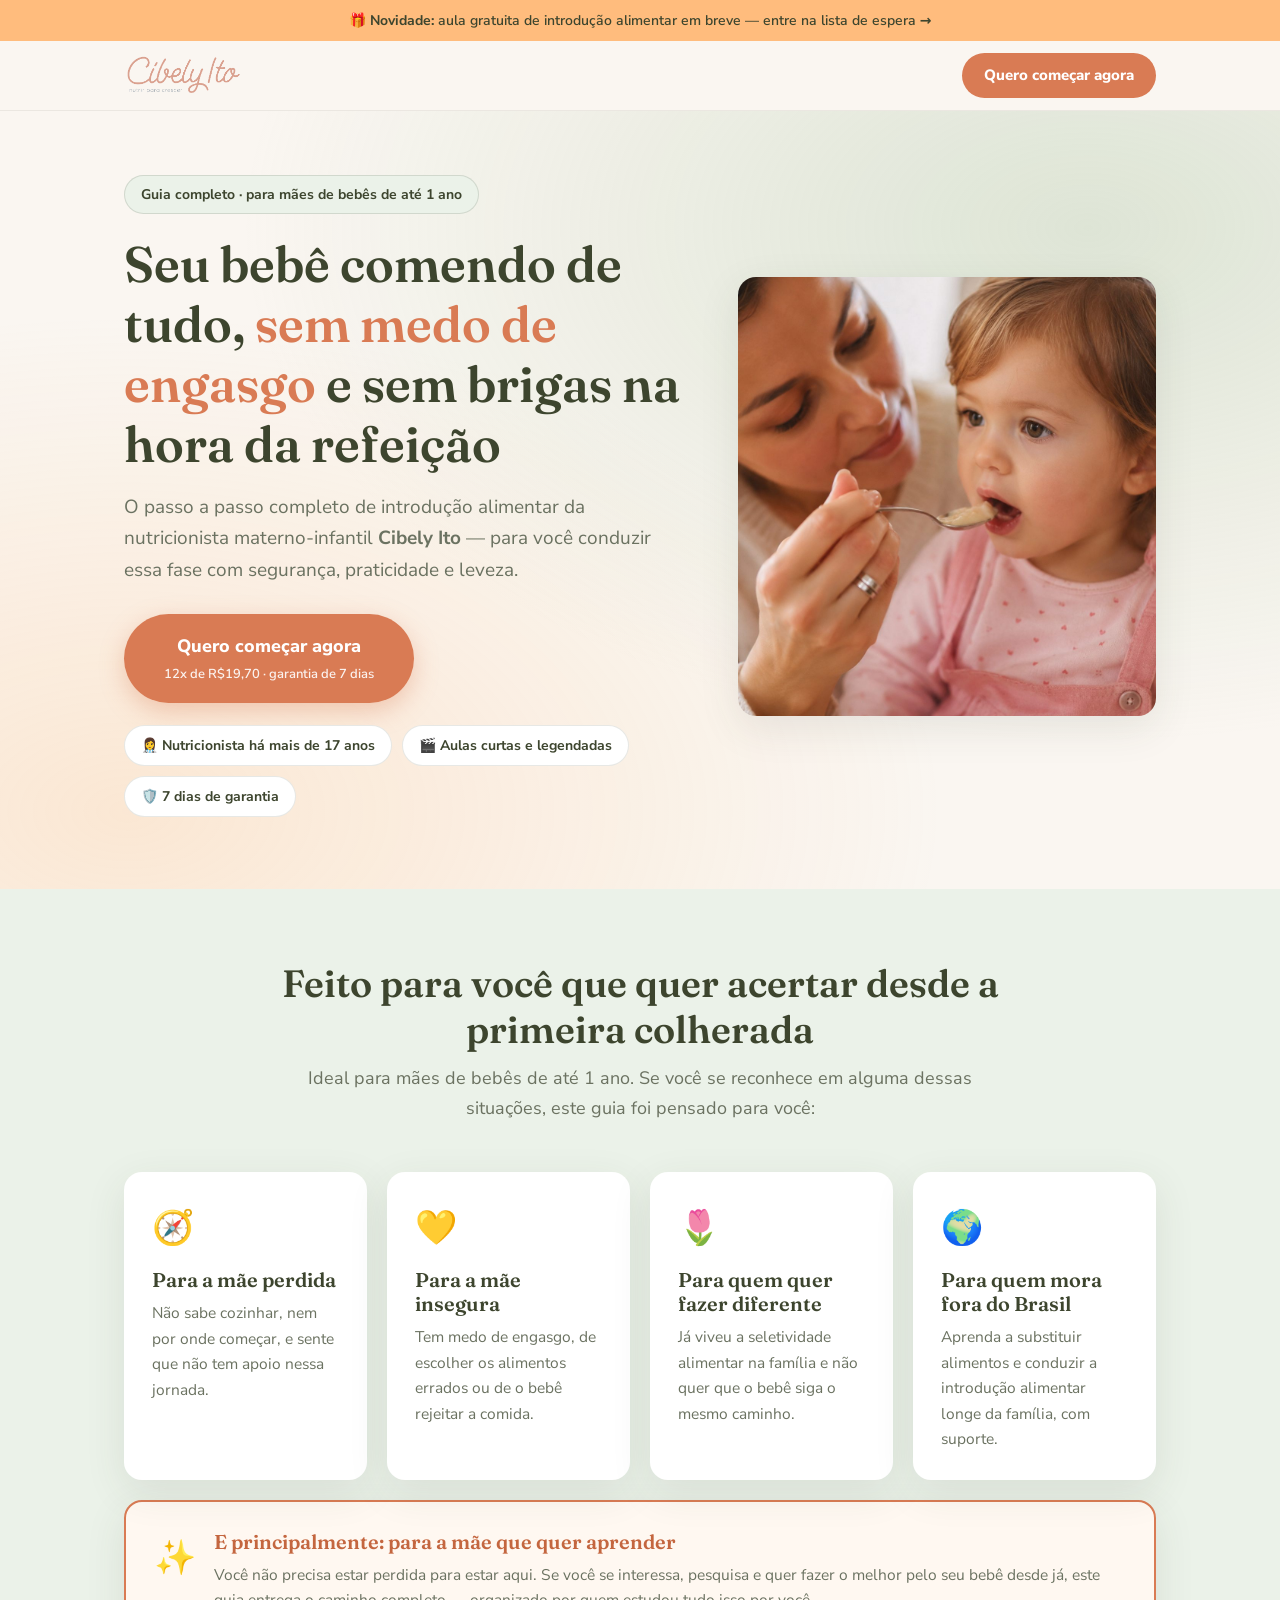
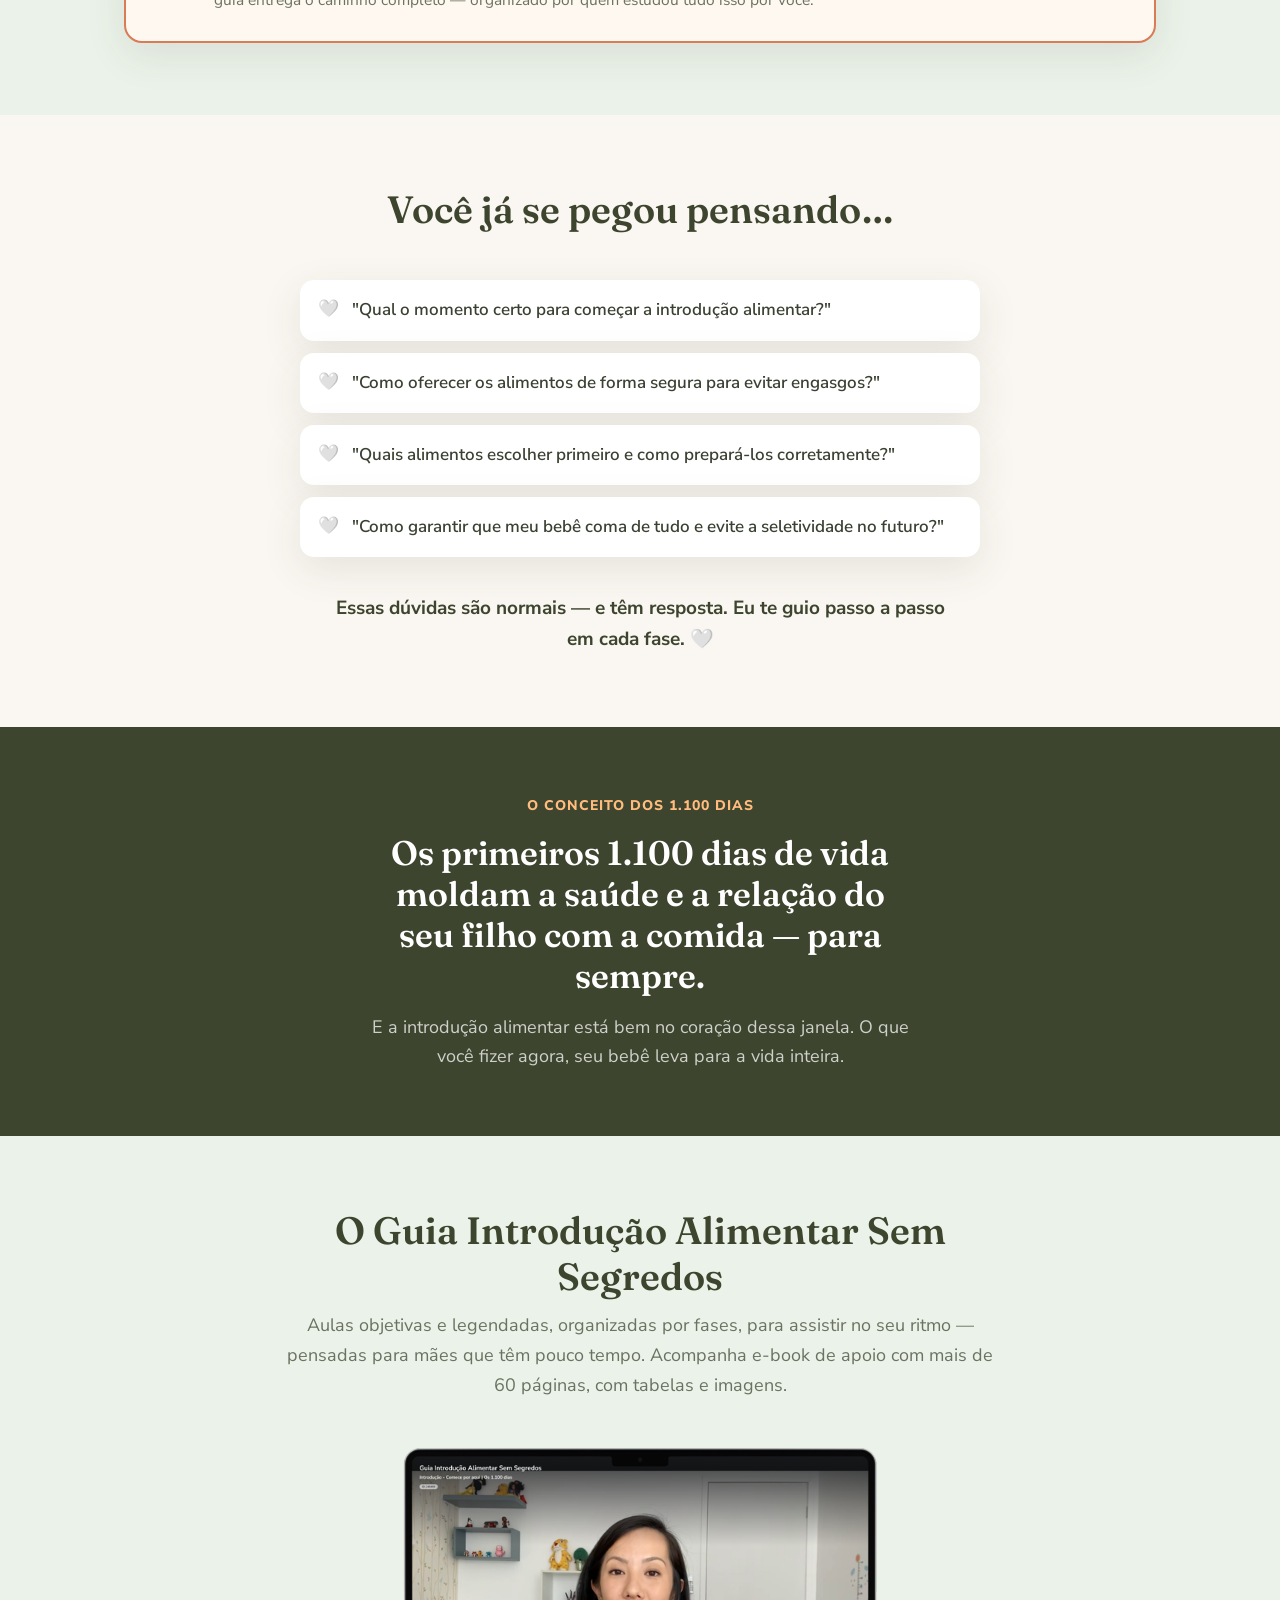
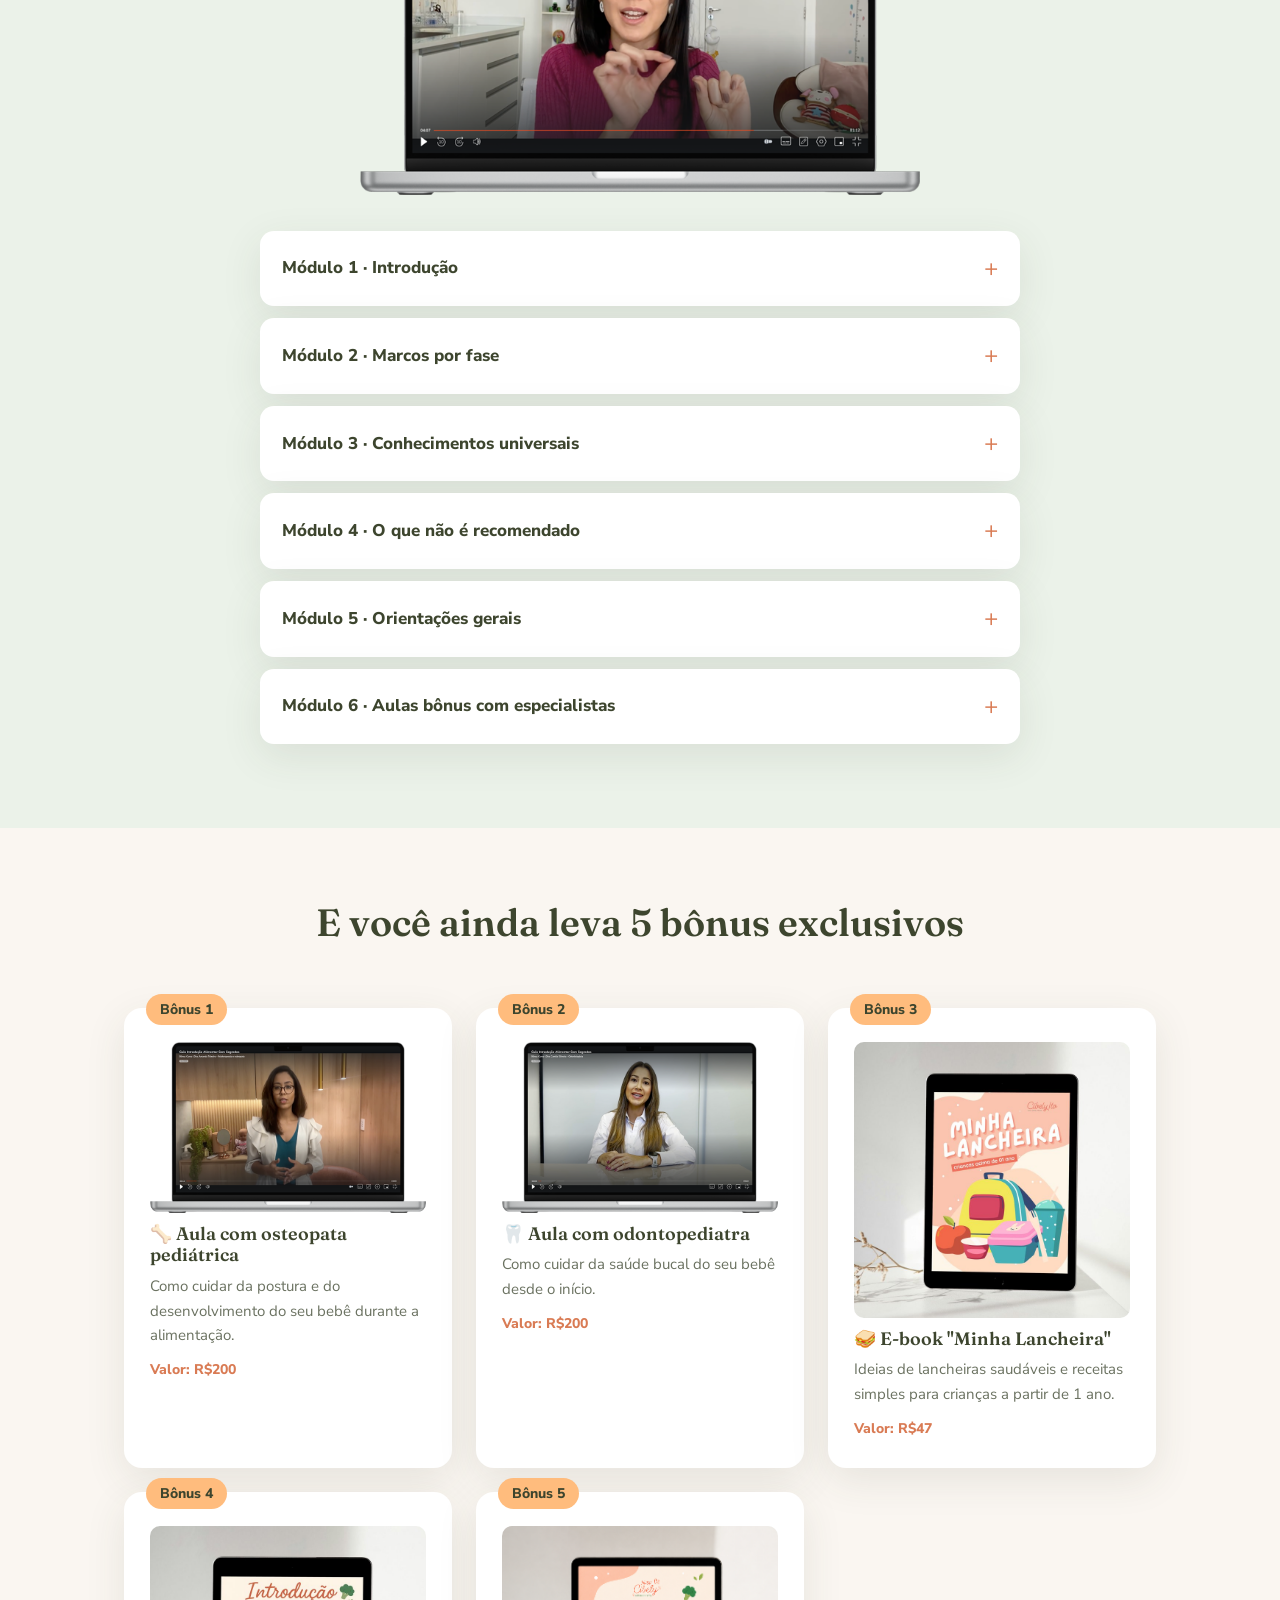
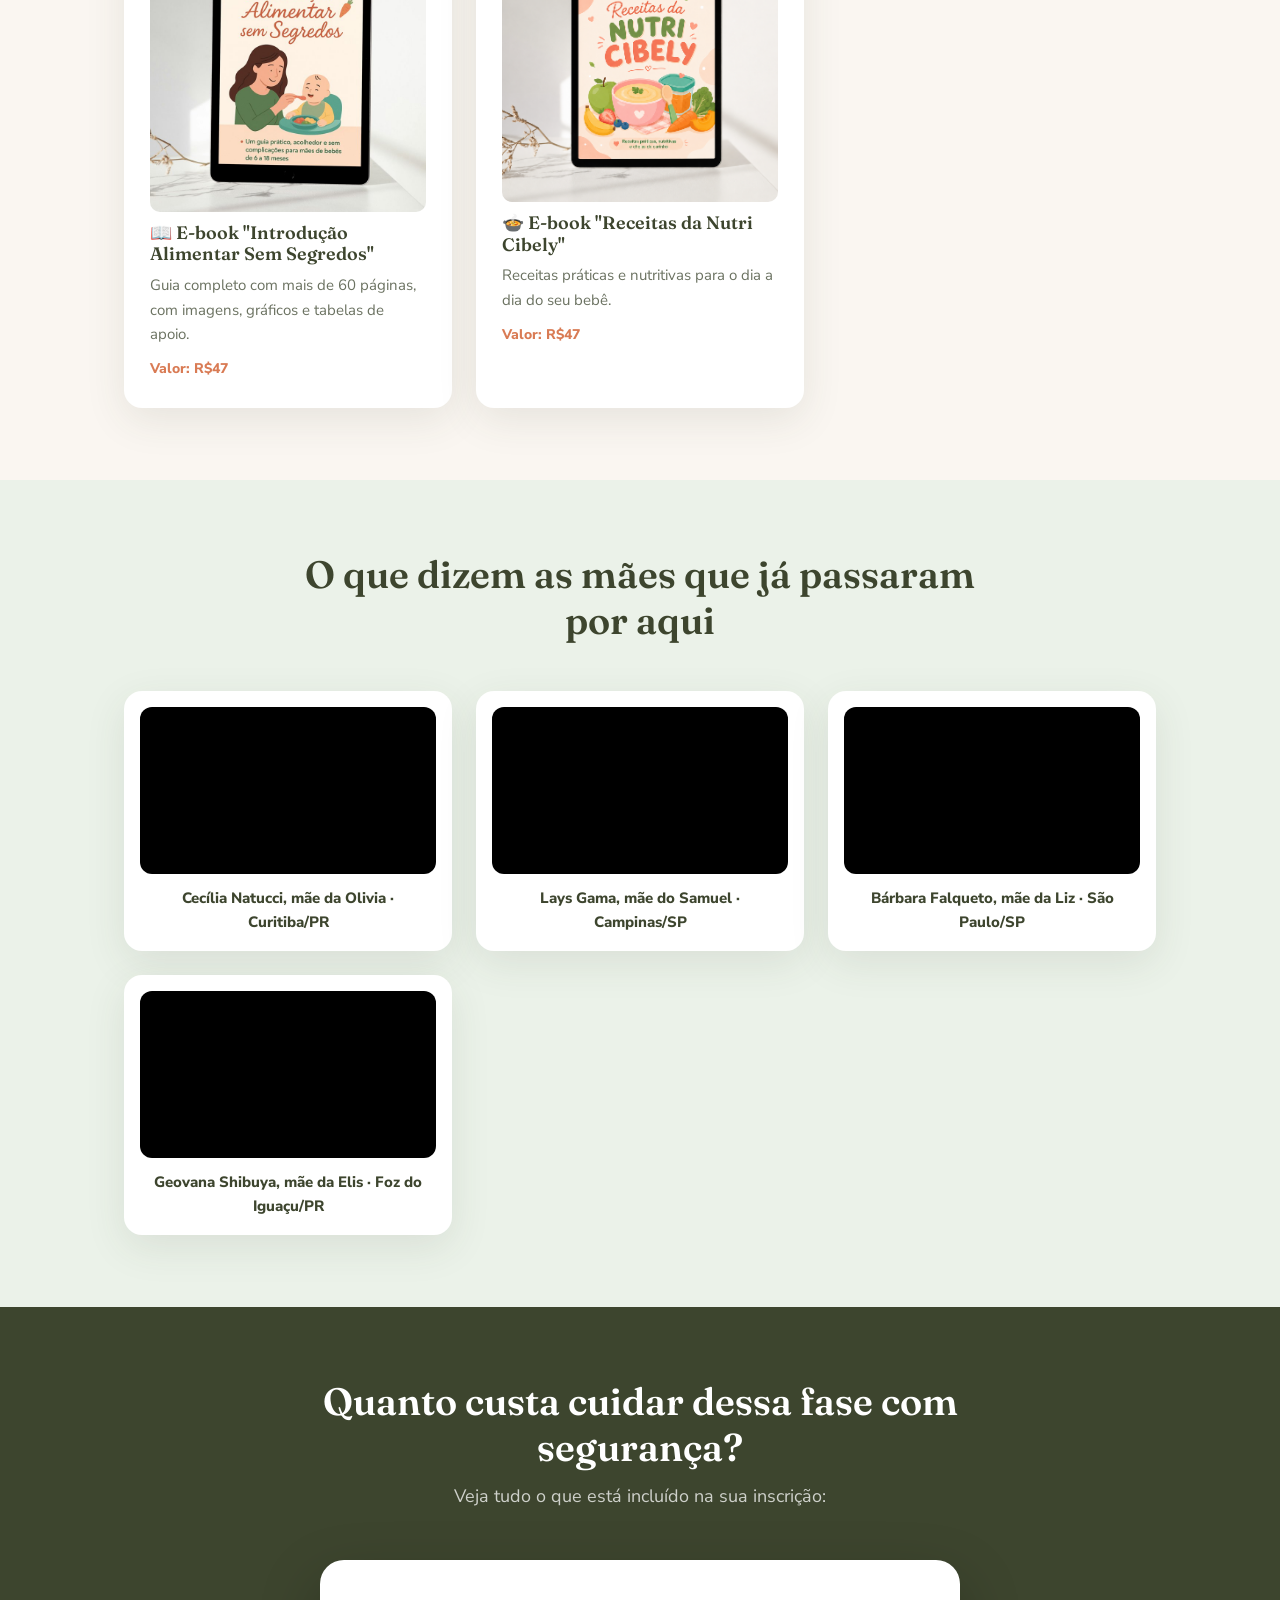
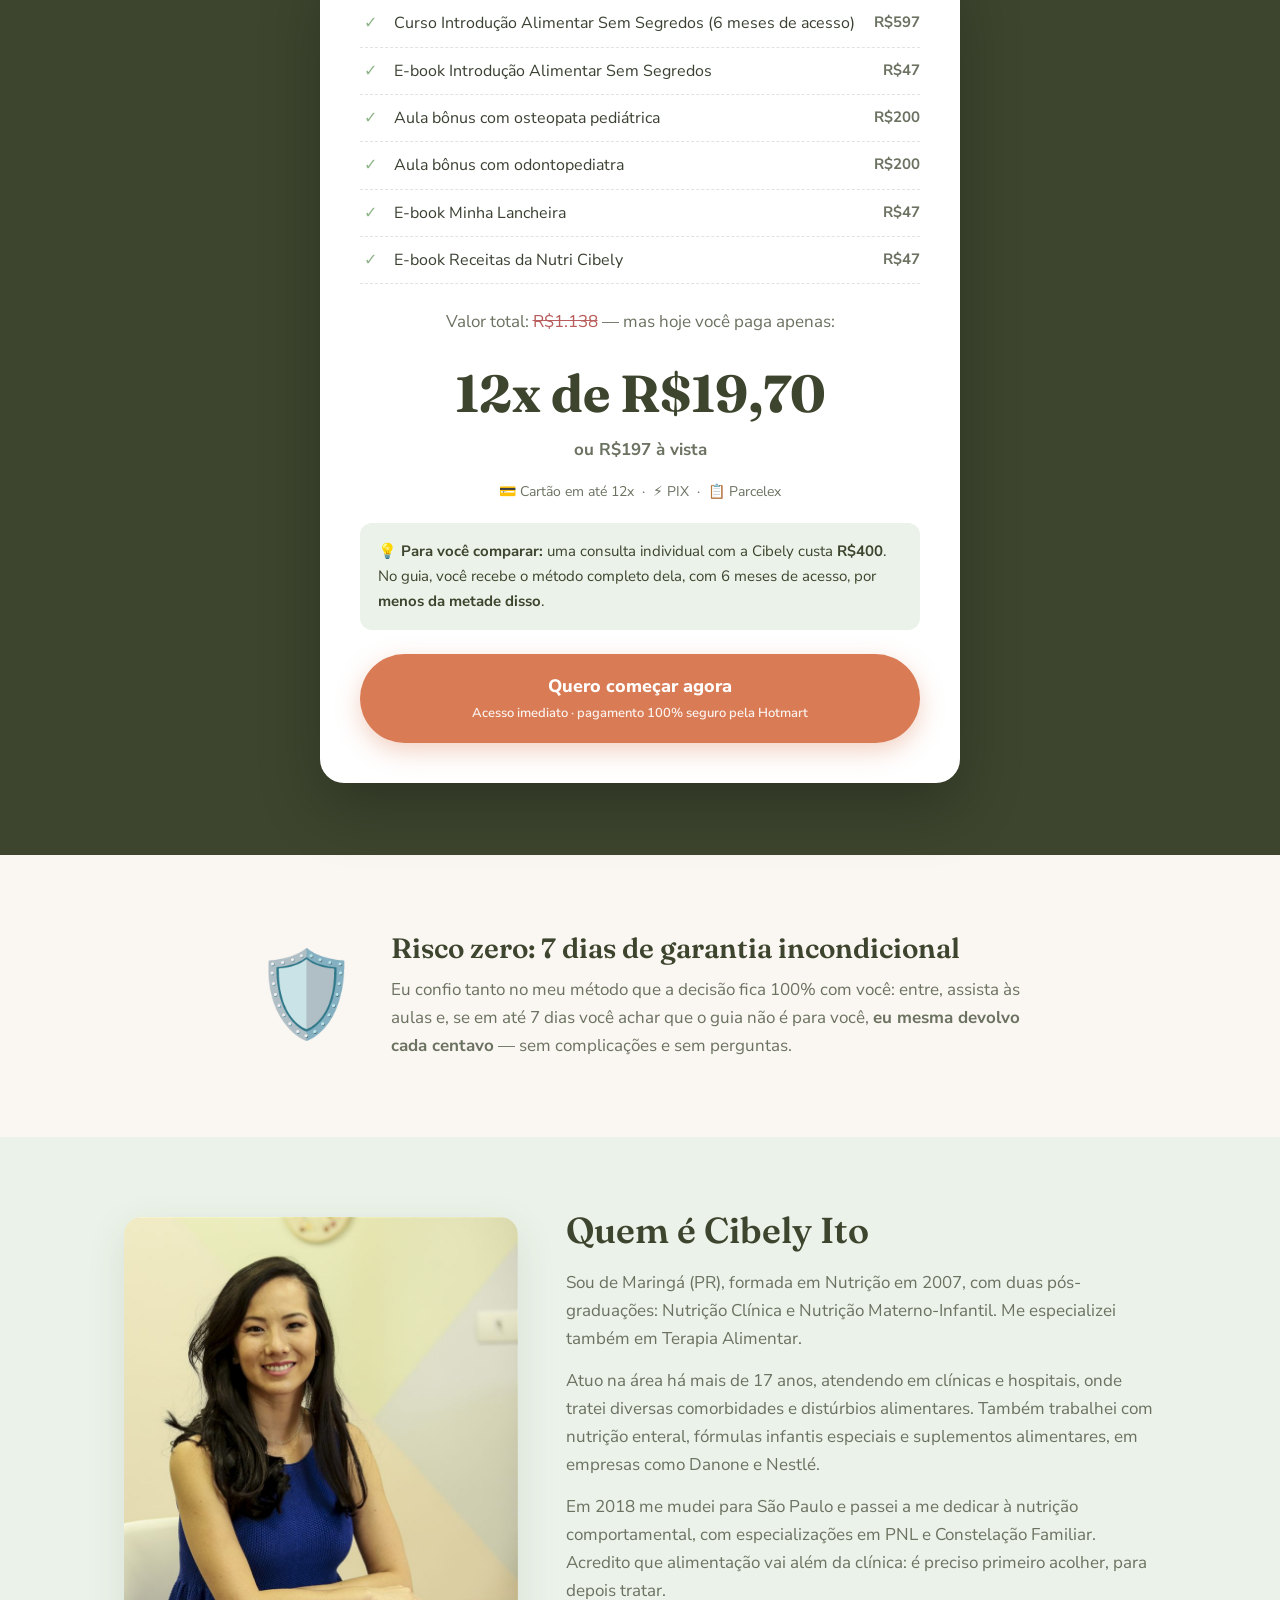
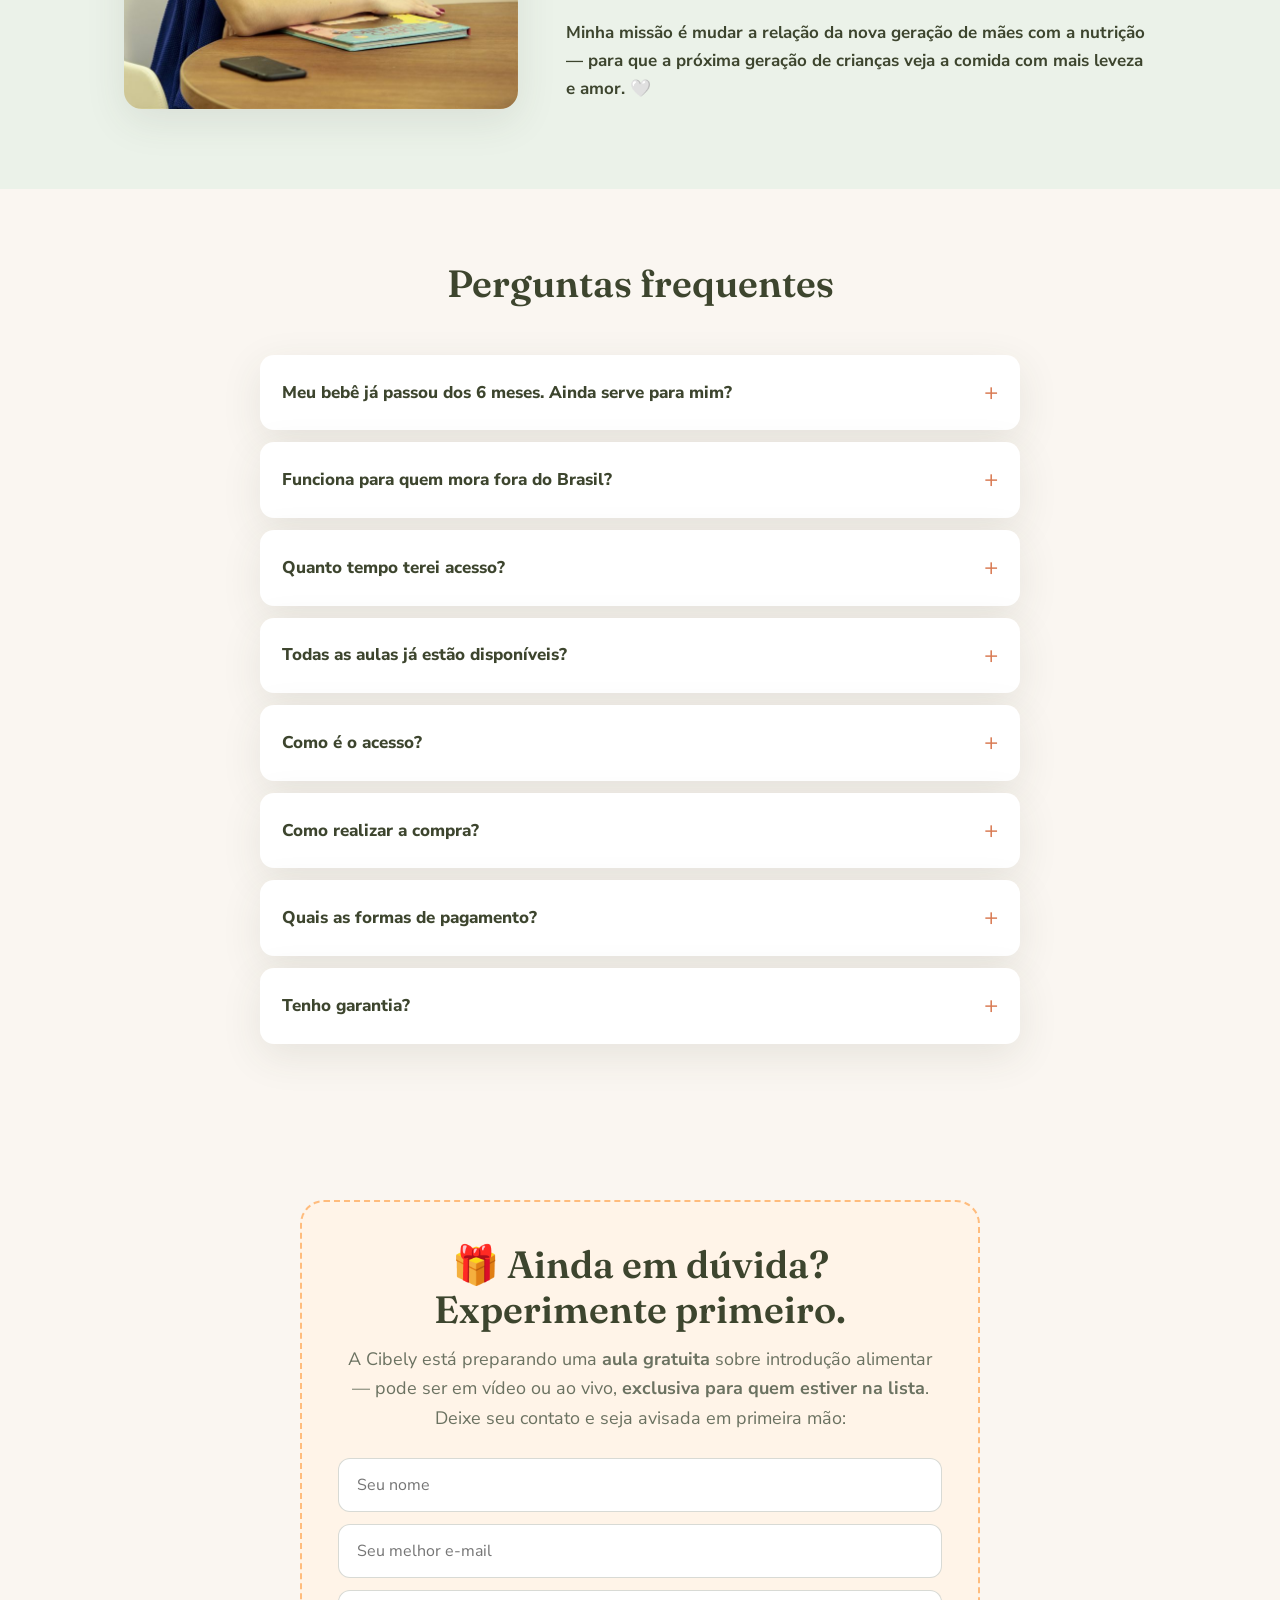
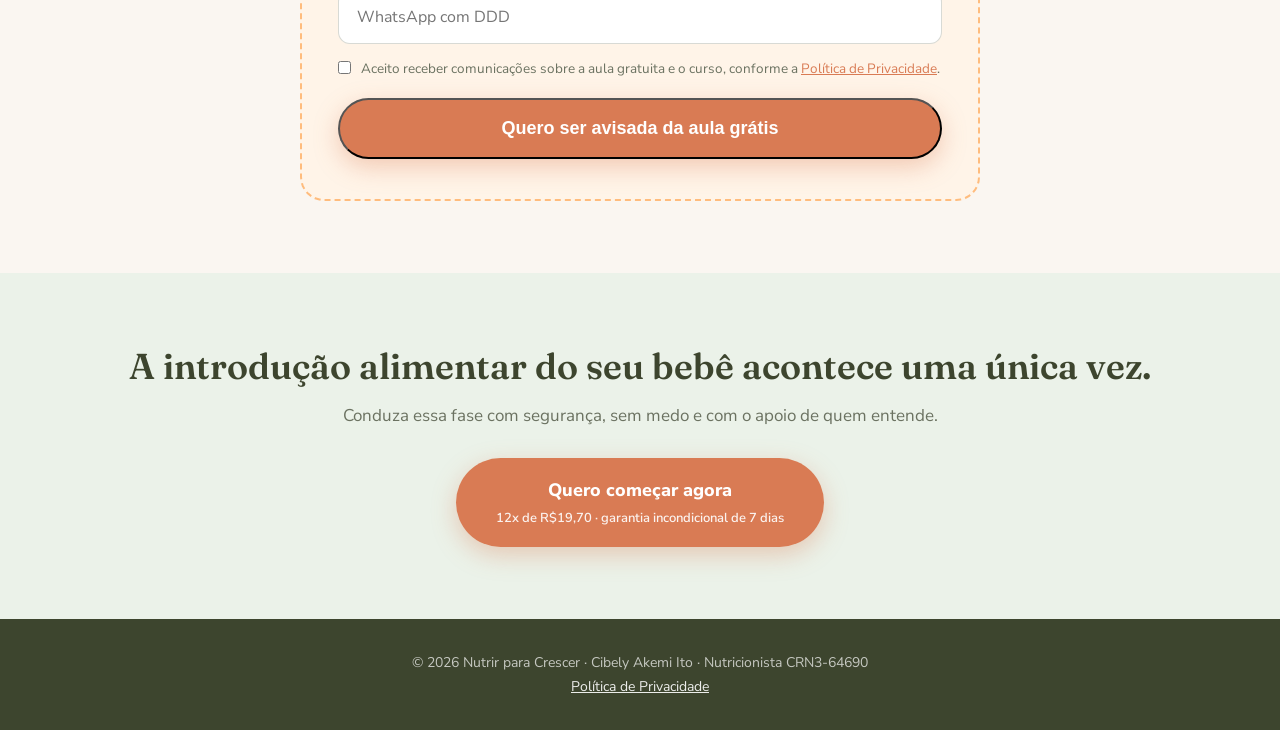
==== index.html @ ddbc22b2 "Foto do consultório na seção sobre, foto colorida na landing, remove original pesado Co-Authored-By:" ====
<!DOCTYPE html>
<html lang="pt-BR">
<head>
  <meta charset="UTF-8">
  <meta name="viewport" content="width=device-width, initial-scale=1.0, viewport-fit=cover">

  <title>Introdução Alimentar para Bebês | Nutrir para Crescer — Nutri Cibely Ito</title>
  <meta name="description" content="Guia completo de introdução alimentar: seu bebê comendo de tudo, sem medo de engasgo. Passo a passo da nutricionista materno-infantil Cibely Ito para mães de bebês de até 1 ano. Garantia de 7 dias.">
  <link rel="canonical" href="https://nutrirparacrescer.com.br/">

  <!-- Compartilhamento em WhatsApp / Instagram / Facebook -->
  <meta property="og:type" content="website">
  <meta property="og:locale" content="pt_BR">
  <meta property="og:site_name" content="Nutrir para Crescer">
  <meta property="og:title" content="Introdução Alimentar para Bebês — Nutrir para Crescer">
  <meta property="og:description" content="Seu bebê comendo de tudo, sem medo de engasgo. Passo a passo completo da nutricionista Cibely Ito para mães de bebês de até 1 ano.">
  <meta property="og:url" content="https://nutrirparacrescer.com.br/">
  <meta property="og:image" content="https://nutrirparacrescer.com.br/images/hero-mae-bebe.jpg">
  <meta name="twitter:card" content="summary_large_image">

  <link rel="icon" href="data:image/svg+xml,<svg xmlns='http://www.w3.org/2000/svg' viewBox='0 0 100 100'><text y='.9em' font-size='90'>🌱</text></svg>">

  <link rel="preconnect" href="https://fonts.googleapis.com">
  <link rel="preconnect" href="https://fonts.gstatic.com" crossorigin>
  <link href="https://fonts.googleapis.com/css2?family=Fraunces:opsz,wght@9..144,500;9..144,600;9..144,700&family=Nunito+Sans:wght@400;600;700;800&display=swap" rel="stylesheet">

  <!-- Dados estruturados: FAQ (aparece direto nos resultados do Google) -->
  <script type="application/ld+json">
  {
    "@context": "https://schema.org",
    "@type": "FAQPage",
    "mainEntity": [
      {"@type":"Question","name":"Meu bebê já passou dos 6 meses. O guia ainda serve para mim?","acceptedAnswer":{"@type":"Answer","text":"Sim! O curso acompanha o bebê até os 12 meses, e o e-book de apoio traz orientações até os 18 meses. Você começa direto na fase do seu bebê e ainda pode revisar as anteriores."}},
      {"@type":"Question","name":"Funciona para quem mora fora do Brasil?","acceptedAnswer":{"@type":"Answer","text":"Sim. O método ensina os princípios por grupos alimentares, então você aprende a substituir os alimentos pelos disponíveis no seu país. Muitas alunas moram fora do Brasil."}},
      {"@type":"Question","name":"Quanto tempo terei acesso?","acceptedAnswer":{"@type":"Answer","text":"O acesso é de 6 meses, com possibilidade de renovação da matrícula ao final do período."}},
      {"@type":"Question","name":"Como é o acesso às aulas?","acceptedAnswer":{"@type":"Answer","text":"Pela plataforma Hotmart, em qualquer dispositivo (TV, celular ou tablet), em qualquer lugar e a qualquer hora. Todas as aulas já estão disponíveis."}},
      {"@type":"Question","name":"Tenho garantia?","acceptedAnswer":{"@type":"Answer","text":"Sim, garantia incondicional de 7 dias corridos após a inscrição. Basta solicitar o reembolso, que será feito sem questionamentos."}},
      {"@type":"Question","name":"Quais as formas de pagamento?","acceptedAnswer":{"@type":"Answer","text":"PIX, cartão de crédito em até 12x de R$19,70 (ou R$197 à vista) e financiamento Parcelex."}}
    ]
  }
  </script>

  <style>
    :root{
      --verde:#8FB489;        /* verde-sálvia da marca, levemente aprofundado */
      --verde-escuro:#3D452E; /* oliva escuro — textos e fundos de contraste */
      --verde-suave:#EBF2E9;  /* verde bem claro para fundos de seção */
      --creme:#FAF6F1;        /* fundo principal, quente e acolhedor */
      --pessego:#FFBC7D;      /* destaque suave */
      --terracota:#D97B54;    /* botões de ação (CTA) */
      --terracota-escuro:#C4663F;
      --rosa:#D8A292;
      --texto:#3A4132;
      --texto-suave:#6B7261;
      --branco:#FFFFFF;
      --sombra:0 12px 40px rgba(61,69,46,.10);
      --raio:18px;
    }
    *{margin:0;padding:0;box-sizing:border-box}
    html{scroll-behavior:smooth}
    body{font-family:'Nunito Sans',system-ui,sans-serif;background:var(--creme);color:var(--texto);line-height:1.65;font-size:17px}
    h1,h2,h3{font-family:'Fraunces',Georgia,serif;color:var(--verde-escuro);line-height:1.2;font-weight:600}
    img{max-width:100%;display:block}
    .wrap{max-width:1080px;margin:0 auto;padding:0 24px}
    section{padding:72px 0}

    /* ---------- Botão principal (CTA) ---------- */
    .btn{display:inline-block;background:var(--terracota);color:#fff;font-weight:800;font-size:18px;
         padding:18px 40px;border-radius:999px;text-decoration:none;text-align:center;
         box-shadow:0 8px 24px rgba(217,123,84,.35);transition:transform .15s,box-shadow .15s,background .15s}
    .btn:hover{background:var(--terracota-escuro);transform:translateY(-2px);box-shadow:0 12px 28px rgba(217,123,84,.45)}
    .btn small{display:block;font-weight:600;font-size:13px;opacity:.9;margin-top:2px}

    /* ---------- Faixa de aviso ---------- */
    .aviso-topo{display:block;background:var(--pessego);color:var(--verde-escuro);text-align:center;
                font-size:14px;padding:9px 16px;text-decoration:none;font-weight:600}
    .aviso-topo:hover{background:#F5AE6A}

    /* ---------- Barra superior ---------- */
    .topo{position:sticky;top:0;z-index:50;background:rgba(250,246,241,.92);backdrop-filter:blur(8px);
          border-bottom:1px solid rgba(61,69,46,.08)}
    .topo .wrap{display:flex;align-items:center;justify-content:space-between;padding-top:12px;padding-bottom:12px}
    .logo{font-family:'Fraunces',serif;font-weight:700;font-size:20px;color:var(--verde-escuro);text-decoration:none}
    .logo span{color:var(--terracota)}
    .topo .btn{padding:10px 22px;font-size:15px;box-shadow:none}

    /* ---------- Hero ---------- */
    .hero{padding:64px 0 72px;background:
      radial-gradient(ellipse at 85% 15%,rgba(168,196,162,.35),transparent 55%),
      radial-gradient(ellipse at 10% 90%,rgba(255,188,125,.25),transparent 50%),var(--creme)}
    .hero .wrap{display:grid;grid-template-columns:1.15fr .85fr;gap:48px;align-items:center}
    .selo{display:inline-block;background:var(--verde-suave);color:var(--verde-escuro);border:1px solid rgba(61,69,46,.15);
          font-weight:700;font-size:14px;padding:7px 16px;border-radius:999px;margin-bottom:20px}
    .hero h1{font-size:clamp(32px,4.6vw,50px);margin-bottom:18px}
    .hero h1 em{font-style:normal;color:var(--terracota)}
    .hero p.sub{font-size:19px;color:var(--texto-suave);margin-bottom:28px;max-width:52ch}
    .chips{display:flex;flex-wrap:wrap;gap:10px;margin-top:22px}
    .chip{background:var(--branco);border:1px solid rgba(61,69,46,.12);border-radius:999px;
          font-size:14px;font-weight:700;color:var(--verde-escuro);padding:8px 16px}
    .foto-hero{width:100%;border-radius:var(--raio);box-shadow:var(--sombra);object-fit:cover;aspect-ratio:4/4.2}

    /* ---------- Seções genéricas ---------- */
    .titulo-secao{text-align:center;max-width:720px;margin:0 auto 48px}
    .titulo-secao h2{font-size:clamp(26px,3.4vw,38px);margin-bottom:12px}
    .titulo-secao p{color:var(--texto-suave);font-size:18px}

    /* ---------- Para quem é ---------- */
    .fundo-verde{background:var(--verde-suave)}
    .cards{display:grid;grid-template-columns:repeat(auto-fit,minmax(230px,1fr));gap:20px}
    .card{background:var(--branco);border-radius:var(--raio);padding:28px;box-shadow:var(--sombra)}
    .card .icone{font-size:34px;margin-bottom:12px}
    .card h3{font-size:20px;margin-bottom:8px}
    .card p{font-size:15.5px;color:var(--texto-suave)}
    .card-destaque{margin-top:20px;display:flex;gap:18px;align-items:flex-start;
                   border:2px solid var(--terracota);background:#FFF8F1}
    .card-destaque .icone{margin-bottom:0}
    .card-destaque h3{color:var(--terracota-escuro)}

    /* ---------- Dores / perguntas ---------- */
    .duvidas{max-width:680px;margin:0 auto}
    .duvidas li{list-style:none;background:var(--branco);border-radius:14px;padding:16px 20px 16px 52px;
                margin-bottom:12px;box-shadow:var(--sombra);position:relative;font-weight:600}
    .duvidas li::before{content:"🤍";position:absolute;left:18px;top:15px}
    .ponte{text-align:center;font-size:19px;max-width:56ch;margin:36px auto 0;color:var(--verde-escuro);font-weight:700}

    /* ---------- Banda 1.100 dias ---------- */
    .banda-1100{background:var(--verde-escuro);text-align:center;padding:64px 0}
    .banda-1100 .kicker{display:inline-block;color:var(--pessego);font-weight:800;font-size:14px;
                        letter-spacing:1px;text-transform:uppercase;margin-bottom:16px}
    .banda-1100 h2{color:#fff;font-size:clamp(24px,3.2vw,34px);max-width:22ch;margin:0 auto 16px}
    .banda-1100 p{color:rgba(255,255,255,.75);font-size:18px;max-width:52ch;margin:0 auto}

    /* ---------- Módulos (acordeão) ---------- */
    details{background:var(--branco);border-radius:14px;box-shadow:var(--sombra);margin-bottom:12px;overflow:hidden}
    details summary{cursor:pointer;padding:18px 22px;font-weight:800;font-size:17px;color:var(--verde-escuro);
                    list-style:none;display:flex;justify-content:space-between;align-items:center;font-family:'Nunito Sans',sans-serif}
    details summary::-webkit-details-marker{display:none}
    details summary::after{content:"+";font-size:24px;color:var(--terracota);font-weight:400;transition:transform .2s;flex-shrink:0;margin-left:12px}
    details[open] summary::after{transform:rotate(45deg)}
    details .conteudo{padding:0 22px 18px;color:var(--texto-suave);font-size:15.5px}
    details .conteudo ul{padding-left:20px}
    details .conteudo li{margin-bottom:4px}

    /* ---------- Bônus ---------- */
    .bonus-grid{display:grid;grid-template-columns:repeat(auto-fit,minmax(280px,1fr));gap:24px;padding-top:14px}
    .bonus{background:var(--branco);border-radius:var(--raio);padding:26px;box-shadow:var(--sombra);position:relative}
    .bonus .num{position:absolute;top:-14px;left:22px;background:var(--pessego);color:var(--verde-escuro);
                font-weight:800;font-size:14px;padding:4px 14px;border-radius:999px}
    .bonus img{width:100%;border-radius:10px;margin:8px 0 4px}
    .bonus h3{font-size:18px;margin:10px 0 8px}
    .bonus p{font-size:15px;color:var(--texto-suave)}
    .bonus .valor{display:inline-block;margin-top:10px;font-weight:800;font-size:14px;color:var(--terracota)}

    /* ---------- Depoimentos em vídeo ---------- */
    .videos{display:grid;grid-template-columns:repeat(auto-fit,minmax(300px,1fr));gap:24px}
    .depo{background:var(--branco);border-radius:var(--raio);padding:16px;box-shadow:var(--sombra)}
    .video-wrap{position:relative;padding-top:56.25%;border-radius:12px;overflow:hidden;background:#000}
    .video-wrap iframe{position:absolute;inset:0;width:100%;height:100%;border:0}
    .depo .autora{margin-top:12px;font-weight:800;color:var(--verde-escuro);font-size:15px;text-align:center}

    /* ---------- Oferta ---------- */
    .oferta{background:var(--verde-escuro);color:#fff}
    .oferta .titulo-secao h2{color:#fff}
    .oferta .titulo-secao p{color:rgba(255,255,255,.75)}
    .caixa-oferta{background:var(--branco);color:var(--texto);border-radius:24px;max-width:640px;margin:0 auto;
                  padding:40px;box-shadow:0 24px 60px rgba(0,0,0,.25)}
    .caixa-oferta ul{list-style:none;margin-bottom:24px}
    .caixa-oferta li{padding:10px 0 10px 34px;position:relative;border-bottom:1px dashed rgba(61,69,46,.15);font-size:16px}
    .caixa-oferta li::before{content:"✓";position:absolute;left:4px;color:var(--verde);font-weight:800}
    .caixa-oferta li strong{float:right;color:var(--texto-suave);font-weight:700;font-size:15px}
    .total-riscado{text-align:center;font-size:17px;color:var(--texto-suave)}
    .total-riscado s{color:#B85C5C}
    .preco{text-align:center;margin:14px 0 6px}
    .preco .parcelas{font-family:'Fraunces',serif;font-size:clamp(38px,5vw,52px);font-weight:700;color:var(--verde-escuro)}
    .preco .avista{color:var(--texto-suave);font-weight:700}
    .formas{text-align:center;font-size:14px;color:var(--texto-suave);margin:16px 0 20px}
    .compare-consulta{background:var(--verde-suave);border-radius:12px;padding:16px 18px;font-size:15px;
                      color:var(--verde-escuro);margin-bottom:24px}
    .caixa-oferta .btn{display:block;width:100%}

    /* ---------- Garantia ---------- */
    .garantia .wrap{display:grid;grid-template-columns:auto 1fr;gap:32px;align-items:center;max-width:820px}
    .garantia .selo-g{font-size:84px}
    .garantia h2{font-size:28px;margin-bottom:10px}
    .garantia p{color:var(--texto-suave)}

    /* ---------- Sobre ---------- */
    .sobre .wrap{display:grid;grid-template-columns:.8fr 1.2fr;gap:48px;align-items:center}
    .foto-sobre{width:100%;border-radius:var(--raio);box-shadow:var(--sombra);object-fit:cover;aspect-ratio:4/5}
    .sobre h2{font-size:clamp(26px,3.4vw,36px);margin-bottom:16px}
    .sobre p{margin-bottom:14px;color:var(--texto-suave)}
    .sobre .missao{font-weight:700;color:var(--verde-escuro)}

    /* ---------- FAQ ---------- */
    .faq{max-width:760px;margin:0 auto}
    .mockup-curso{max-width:560px;width:100%;margin:0 auto 36px;display:block}

    /* ---------- Aula grátis / lista ---------- */
    .caixa-lista{background:#FFF4E8;border:2px dashed var(--pessego);border-radius:24px;
                 max-width:680px;margin:0 auto;padding:40px 36px}
    .caixa-lista .campos{display:flex;flex-direction:column;gap:12px;margin-bottom:14px}
    .caixa-lista input[type=text],.caixa-lista input[type=email],.caixa-lista input[type=tel]{
      width:100%;padding:15px 18px;border:1px solid rgba(61,69,46,.2);border-radius:12px;
      font-family:'Nunito Sans',sans-serif;font-size:16px;background:var(--branco);color:var(--texto)}
    .caixa-lista input:focus{outline:2px solid var(--terracota);border-color:transparent}
    .consentimento{display:flex;gap:10px;align-items:flex-start;font-size:13.5px;
                   color:var(--texto-suave);margin-bottom:18px;cursor:pointer}
    .consentimento input{margin-top:3px;accent-color:var(--terracota)}
    .consentimento a{color:var(--terracota)}
    .caixa-lista .btn{display:block;width:100%}
    .sucesso{display:none;text-align:center;font-weight:800;color:var(--verde-escuro);
             background:var(--verde-suave);border-radius:12px;padding:16px;margin-top:8px}

    /* ---------- CTA final + rodapé ---------- */
    .cta-final{text-align:center}
    .cta-final h2{font-size:clamp(26px,3.4vw,36px);margin-bottom:14px}
    .cta-final p{color:var(--texto-suave);margin-bottom:28px}
    footer{background:var(--verde-escuro);color:rgba(255,255,255,.7);padding:32px 0;font-size:14px;text-align:center}
    footer a{color:rgba(255,255,255,.9)}

    /* ---------- Barra fixa mobile ---------- */
    .barra-mobile{display:none;position:fixed;bottom:0;left:0;right:0;z-index:60;padding:12px 16px;
                  background:rgba(250,246,241,.95);backdrop-filter:blur(8px);border-top:1px solid rgba(61,69,46,.12)}
    .barra-mobile .btn{display:block;width:100%;padding:14px;font-size:16px}

    /* ---------- Responsivo ---------- */
    @media (max-width:860px){
      section{padding:56px 0}
      .hero .wrap,.sobre .wrap{grid-template-columns:1fr}
      .foto-hero{max-width:340px;margin:0 auto;order:-1}
      .garantia .wrap{grid-template-columns:1fr;text-align:center}
      .topo .btn{display:none}
      .barra-mobile{display:block}
      body{padding-bottom:76px}
    }
  </style>
</head>
<body>

  <!-- ===== FAIXA DE AVISO ===== -->
  <a class="aviso-topo" href="#aula-gratis">🎁 <strong>Novidade:</strong> aula gratuita de introdução alimentar em breve — entre na lista de espera →</a>

  <!-- ===== BARRA SUPERIOR ===== -->
  <header class="topo">
    <div class="wrap">
      <a class="logo" href="#"><img src="images/logo.png" alt="Nutrir para Crescer" style="height:44px;width:auto"></a>
      <a class="btn" href="#oferta">Quero começar agora</a>
    </div>
  </header>

  <!-- ===== HERO ===== -->
  <section class="hero">
    <div class="wrap">
      <div>
        <span class="selo">Guia completo · para mães de bebês de até 1 ano</span>
        <h1>Seu bebê comendo de tudo, <em>sem medo de engasgo</em> e sem brigas na hora da refeição</h1>
        <p class="sub">O passo a passo completo de introdução alimentar da nutricionista materno-infantil <strong>Cibely Ito</strong> — para você conduzir essa fase com segurança, praticidade e leveza.</p>
        <a class="btn" href="#oferta">Quero começar agora<small>12x de R$19,70 · garantia de 7 dias</small></a>
        <div class="chips">
          <span class="chip">👩‍⚕️ Nutricionista há mais de 17 anos</span>
          <span class="chip">🎬 Aulas curtas e legendadas</span>
          <span class="chip">🛡️ 7 dias de garantia</span>
        </div>
      </div>
      <img class="foto-hero" src="images/hero-mae-bebe.jpg" alt="Mãe oferecendo comida ao bebê durante a introdução alimentar">
    </div>
  </section>

  <!-- ===== PARA QUEM É ===== -->
  <section class="fundo-verde" id="para-quem">
    <div class="wrap">
      <div class="titulo-secao">
        <h2>Feito para você que quer acertar desde a primeira colherada</h2>
        <p>Ideal para mães de bebês de até 1 ano. Se você se reconhece em alguma dessas situações, este guia foi pensado para você:</p>
      </div>
      <div class="cards">
        <div class="card">
          <div class="icone">🧭</div>
          <h3>Para a mãe perdida</h3>
          <p>Não sabe cozinhar, nem por onde começar, e sente que não tem apoio nessa jornada.</p>
        </div>
        <div class="card">
          <div class="icone">💛</div>
          <h3>Para a mãe insegura</h3>
          <p>Tem medo de engasgo, de escolher os alimentos errados ou de o bebê rejeitar a comida.</p>
        </div>
        <div class="card">
          <div class="icone">🌷</div>
          <h3>Para quem quer fazer diferente</h3>
          <p>Já viveu a seletividade alimentar na família e não quer que o bebê siga o mesmo caminho.</p>
        </div>
        <div class="card">
          <div class="icone">🌍</div>
          <h3>Para quem mora fora do Brasil</h3>
          <p>Aprenda a substituir alimentos e conduzir a introdução alimentar longe da família, com suporte.</p>
        </div>
      </div>
      <div class="card card-destaque">
        <div class="icone">✨</div>
        <div>
          <h3>E principalmente: para a mãe que quer aprender</h3>
          <p>Você não precisa estar perdida para estar aqui. Se você se interessa, pesquisa e quer fazer o melhor pelo seu bebê desde já, este guia entrega o caminho completo — organizado por quem estudou tudo isso por você.</p>
        </div>
      </div>
    </div>
  </section>

  <!-- ===== DORES ===== -->
  <section>
    <div class="wrap">
      <div class="titulo-secao">
        <h2>Você já se pegou pensando…</h2>
      </div>
      <ul class="duvidas">
        <li>"Qual o momento certo para começar a introdução alimentar?"</li>
        <li>"Como oferecer os alimentos de forma segura para evitar engasgos?"</li>
        <li>"Quais alimentos escolher primeiro e como prepará-los corretamente?"</li>
        <li>"Como garantir que meu bebê coma de tudo e evite a seletividade no futuro?"</li>
      </ul>
      <p class="ponte">Essas dúvidas são normais — e têm resposta. Eu te guio passo a passo em cada fase. 🤍</p>
    </div>
  </section>

  <!-- ===== OS 1.100 DIAS ===== -->
  <section class="banda-1100">
    <div class="wrap">
      <span class="kicker">O conceito dos 1.100 dias</span>
      <h2>Os primeiros 1.100 dias de vida moldam a saúde e a relação do seu filho com a comida — para sempre.</h2>
      <p>E a introdução alimentar está bem no coração dessa janela. O que você fizer agora, seu bebê leva para a vida inteira.</p>
    </div>
  </section>

  <!-- ===== O QUE VOCÊ RECEBE / MÓDULOS ===== -->
  <section class="fundo-verde" id="conteudo">
    <div class="wrap">
      <div class="titulo-secao">
        <h2>O Guia Introdução Alimentar Sem Segredos</h2>
        <p>Aulas objetivas e legendadas, organizadas por fases, para assistir no seu ritmo — pensadas para mães que têm pouco tempo. Acompanha e-book de apoio com mais de 60 páginas, com tabelas e imagens.</p>
      </div>
      <img class="mockup-curso" src="images/cibely-aula.png" alt="Aula do curso Introdução Alimentar Sem Segredos com a nutricionista Cibely Ito">
      <div class="faq">
        <details>
          <summary>Módulo 1 · Introdução</summary>
          <div class="conteudo"><ul><li>Boas-vindas e como aproveitar o guia</li><li>Materiais de apoio</li></ul></div>
        </details>
        <details>
          <summary>Módulo 2 · Marcos por fase</summary>
          <div class="conteudo"><ul><li>6 a 9 meses</li><li>9 a 12 meses</li><li>12 a 18 meses</li></ul></div>
        </details>
        <details>
          <summary>Módulo 3 · Conhecimentos universais</summary>
          <div class="conteudo"><ul><li>O bebê não engasga? (GAG x engasgo)</li><li>Maneiras de oferecer o alimento</li><li>Como o bebê mastiga?</li><li>Esquema alimentar e primeiros alimentos</li><li>Grupos alimentares e porções do prato</li><li>Gorduras, proteínas, verduras e legumes</li><li>Cortes dos alimentos, utensílios e ambiente</li><li>Água, suco, sal, alergênicos e temperos</li></ul></div>
        </details>
        <details>
          <summary>Módulo 4 · O que não é recomendado</summary>
          <div class="conteudo"><ul><li>Açúcar e adoçantes</li><li>Industrializados — leitura de rótulo</li><li>Cafeína</li><li>Leite de vaca e derivados</li><li>Mel</li></ul></div>
        </details>
        <details>
          <summary>Módulo 5 · Orientações gerais</summary>
          <div class="conteudo"><ul><li>Congelamento</li><li>Sujeira</li><li>Doença</li><li>Exames</li></ul></div>
        </details>
        <details>
          <summary>Módulo 6 · Aulas bônus com especialistas</summary>
          <div class="conteudo"><ul><li>Aula com Dra. Amanda Teixeira — fisioterapeuta e osteopata</li><li>Aula com Dra. Camila Oliveira — odontopediatra</li><li>E-books: Introdução Alimentar Sem Segredos · Minha Lancheira · Receitas da Nutri Cibely</li></ul></div>
        </details>
      </div>
    </div>
  </section>

  <!-- ===== BÔNUS ===== -->
  <section id="bonus">
    <div class="wrap">
      <div class="titulo-secao">
        <h2>E você ainda leva 5 bônus exclusivos</h2>
      </div>
      <div class="bonus-grid">
        <div class="bonus"><span class="num">Bônus 1</span>
          <img src="images/amanda-aula.png" alt="Aula bônus com Dra. Amanda Teixeira, fisioterapeuta e osteopata">
          <h3>🦴 Aula com osteopata pediátrica</h3>
          <p>Como cuidar da postura e do desenvolvimento do seu bebê durante a alimentação.</p>
          <span class="valor">Valor: R$200</span>
        </div>
        <div class="bonus"><span class="num">Bônus 2</span>
          <img src="images/camila-aula.png" alt="Aula bônus com Dra. Camila Oliveira, odontopediatra">
          <h3>🦷 Aula com odontopediatra</h3>
          <p>Como cuidar da saúde bucal do seu bebê desde o início.</p>
          <span class="valor">Valor: R$200</span>
        </div>
        <div class="bonus"><span class="num">Bônus 3</span>
          <img src="images/ebook-lancheira.jpg" alt="Capa do e-book Minha Lancheira, para crianças acima de 1 ano">
          <h3>🥪 E-book "Minha Lancheira"</h3>
          <p>Ideias de lancheiras saudáveis e receitas simples para crianças a partir de 1 ano.</p>
          <span class="valor">Valor: R$47</span>
        </div>
        <div class="bonus"><span class="num">Bônus 4</span>
          <img src="images/ebook-ia.jpg" alt="Capa do e-book Introdução Alimentar Sem Segredos">
          <h3>📖 E-book "Introdução Alimentar Sem Segredos"</h3>
          <p>Guia completo com mais de 60 páginas, com imagens, gráficos e tabelas de apoio.</p>
          <span class="valor">Valor: R$47</span>
        </div>
        <div class="bonus"><span class="num">Bônus 5</span>
          <img src="images/ebook-receitas.png" alt="Capa do e-book Receitas da Nutri Cibely">
          <h3>🍲 E-book "Receitas da Nutri Cibely"</h3>
          <p>Receitas práticas e nutritivas para o dia a dia do seu bebê.</p>
          <span class="valor">Valor: R$47</span>
        </div>
      </div>
    </div>
  </section>

  <!-- ===== DEPOIMENTOS ===== -->
  <section class="fundo-verde" id="depoimentos">
    <div class="wrap">
      <div class="titulo-secao">
        <h2>O que dizem as mães que já passaram por aqui</h2>
      </div>
      <div class="videos">
        <div class="depo">
          <div class="video-wrap">
            <iframe src="https://www.youtube-nocookie.com/embed/vsC2ENzrEXM" title="Depoimento de Cecília Natucci, mãe da Olivia" loading="lazy" allow="accelerometer; autoplay; clipboard-write; encrypted-media; gyroscope; picture-in-picture" allowfullscreen></iframe>
          </div>
          <p class="autora">Cecília Natucci, mãe da Olivia · Curitiba/PR</p>
        </div>
        <div class="depo">
          <div class="video-wrap">
            <iframe src="https://www.youtube-nocookie.com/embed/Xw06DTG7kVw" title="Depoimento de Lays Gama, mãe do Samuel" loading="lazy" allow="accelerometer; autoplay; clipboard-write; encrypted-media; gyroscope; picture-in-picture" allowfullscreen></iframe>
          </div>
          <p class="autora">Lays Gama, mãe do Samuel · Campinas/SP</p>
        </div>
        <div class="depo">
          <div class="video-wrap">
            <iframe src="https://www.youtube-nocookie.com/embed/bWU0Phykgd8" title="Depoimento de Bárbara Falqueto, mãe da Liz" loading="lazy" allow="accelerometer; autoplay; clipboard-write; encrypted-media; gyroscope; picture-in-picture" allowfullscreen></iframe>
          </div>
          <p class="autora">Bárbara Falqueto, mãe da Liz · São Paulo/SP</p>
        </div>
        <div class="depo">
          <div class="video-wrap">
            <iframe src="https://www.youtube-nocookie.com/embed/SI2OwQop8xE" title="Depoimento de Geovana Shibuya, mãe da Elis" loading="lazy" allow="accelerometer; autoplay; clipboard-write; encrypted-media; gyroscope; picture-in-picture" allowfullscreen></iframe>
          </div>
          <p class="autora">Geovana Shibuya, mãe da Elis · Foz do Iguaçu/PR</p>
        </div>
      </div>
    </div>
  </section>

  <!-- ===== OFERTA ===== -->
  <section class="oferta" id="oferta">
    <div class="wrap">
      <div class="titulo-secao">
        <h2>Quanto custa cuidar dessa fase com segurança?</h2>
        <p>Veja tudo o que está incluído na sua inscrição:</p>
      </div>
      <div class="caixa-oferta">
        <ul>
          <li>Curso Introdução Alimentar Sem Segredos (6 meses de acesso) <strong>R$597</strong></li>
          <li>E-book Introdução Alimentar Sem Segredos <strong>R$47</strong></li>
          <li>Aula bônus com osteopata pediátrica <strong>R$200</strong></li>
          <li>Aula bônus com odontopediatra <strong>R$200</strong></li>
          <li>E-book Minha Lancheira <strong>R$47</strong></li>
          <li>E-book Receitas da Nutri Cibely <strong>R$47</strong></li>
        </ul>
        <p class="total-riscado">Valor total: <s>R$1.138</s> — mas hoje você paga apenas:</p>
        <div class="preco">
          <div class="parcelas">12x de R$19,70</div>
          <div class="avista">ou R$197 à vista</div>
        </div>
        <p class="formas">💳 Cartão em até 12x &nbsp;·&nbsp; ⚡ PIX &nbsp;·&nbsp; 📋 Parcelex</p>
        <div class="compare-consulta">
          <strong>💡 Para você comparar:</strong> uma consulta individual com a Cibely custa <strong>R$400</strong>. No guia, você recebe o método completo dela, com 6 meses de acesso, por <strong>menos da metade disso</strong>.
        </div>
        <a class="btn" href="https://pay.hotmart.com/L96151487X?off=w4kukd9f&checkoutMode=10">
          Quero começar agora
          <small>Acesso imediato · pagamento 100% seguro pela Hotmart</small>
        </a>
      </div>
    </div>
  </section>

  <!-- ===== GARANTIA ===== -->
  <section class="garantia">
    <div class="wrap">
      <div class="selo-g">🛡️</div>
      <div>
        <h2>Risco zero: 7 dias de garantia incondicional</h2>
        <p>Eu confio tanto no meu método que a decisão fica 100% com você: entre, assista às aulas e, se em até 7 dias você achar que o guia não é para você, <strong>eu mesma devolvo cada centavo</strong> — sem complicações e sem perguntas.</p>
      </div>
    </div>
  </section>

  <!-- ===== SOBRE ===== -->
  <section class="fundo-verde sobre" id="sobre">
    <div class="wrap">
      <img class="foto-sobre" src="images/cibely-consultorio.jpg" alt="Cibely Ito, nutricionista materno-infantil, em seu consultório">
      <div>
        <h2>Quem é Cibely Ito</h2>
        <p>Sou de Maringá (PR), formada em Nutrição em 2007, com duas pós-graduações: Nutrição Clínica e Nutrição Materno-Infantil. Me especializei também em Terapia Alimentar.</p>
        <p>Atuo na área há mais de 17 anos, atendendo em clínicas e hospitais, onde tratei diversas comorbidades e distúrbios alimentares. Também trabalhei com nutrição enteral, fórmulas infantis especiais e suplementos alimentares, em empresas como Danone e Nestlé.</p>
        <p>Em 2018 me mudei para São Paulo e passei a me dedicar à nutrição comportamental, com especializações em PNL e Constelação Familiar. Acredito que alimentação vai além da clínica: é preciso primeiro acolher, para depois tratar.</p>
        <p class="missao">Minha missão é mudar a relação da nova geração de mães com a nutrição — para que a próxima geração de crianças veja a comida com mais leveza e amor. 🤍</p>
      </div>
    </div>
  </section>

  <!-- ===== FAQ ===== -->
  <section id="faq">
    <div class="wrap">
      <div class="titulo-secao">
        <h2>Perguntas frequentes</h2>
      </div>
      <div class="faq">
        <details>
          <summary>Meu bebê já passou dos 6 meses. Ainda serve para mim?</summary>
          <div class="conteudo"><p>Sim! O curso acompanha o bebê até os 12 meses, e o e-book de apoio traz orientações até os 18 meses. O conteúdo é organizado por fases — você começa direto na fase do seu bebê e ainda pode revisar as anteriores.</p></div>
        </details>
        <details>
          <summary>Funciona para quem mora fora do Brasil?</summary>
          <div class="conteudo"><p>Sim. O método ensina os princípios por grupos alimentares, então você aprende a substituir os alimentos pelos disponíveis no seu país. Muitas alunas moram fora do Brasil.</p></div>
        </details>
        <details>
          <summary>Quanto tempo terei acesso?</summary>
          <div class="conteudo"><p>O acesso é de 6 meses. Após esse período, você poderá renovar a matrícula para continuar com o acesso.</p></div>
        </details>
        <details>
          <summary>Todas as aulas já estão disponíveis?</summary>
          <div class="conteudo"><p>Sim, todas as aulas já estão no ar — você começa hoje mesmo.</p></div>
        </details>
        <details>
          <summary>Como é o acesso?</summary>
          <div class="conteudo"><p>Pela plataforma Hotmart, em qualquer dispositivo (TV, celular ou tablet), em qualquer lugar e a qualquer hora.</p></div>
        </details>
        <details>
          <summary>Como realizar a compra?</summary>
          <div class="conteudo"><p>Clique em qualquer botão "Quero começar agora" desta página. Você será direcionada ao checkout seguro da Hotmart, preenche seus dados, realiza o pagamento e recebe o acesso à área de membros por e-mail.</p></div>
        </details>
        <details>
          <summary>Quais as formas de pagamento?</summary>
          <div class="conteudo"><p>PIX, cartão de crédito em até 12x de R$19,70 (ou R$197 à vista) e financiamento Parcelex.</p></div>
        </details>
        <details>
          <summary>Tenho garantia?</summary>
          <div class="conteudo"><p>Sim: garantia incondicional de 7 dias corridos após a inscrição. Basta solicitar o reembolso, que será feito sem questionamentos.</p></div>
        </details>
      </div>
    </div>
  </section>

  <!-- ===== AULA GRÁTIS / LISTA DE ESPERA ===== -->
  <section class="aula-gratis" id="aula-gratis">
    <div class="wrap">
      <div class="caixa-lista">
        <div class="titulo-secao" style="margin-bottom:24px">
          <h2>🎁 Ainda em dúvida? Experimente primeiro.</h2>
          <p>A Cibely está preparando uma <strong>aula gratuita</strong> sobre introdução alimentar — pode ser em vídeo ou ao vivo, <strong>exclusiva para quem estiver na lista</strong>. Deixe seu contato e seja avisada em primeira mão:</p>
        </div>
        <form id="form-lista" action="https://docs.google.com/forms/d/e/1FAIpQLSf5_hrBWaJWvSB0HQ-dVeaftAwNBV72wIuiOvU0LccPDCa3ug/formResponse" method="POST" target="iframe-oculto">
          <div class="campos">
            <input type="text" name="entry.292821919" placeholder="Seu nome" required aria-label="Seu nome">
            <input type="email" name="entry.904373471" placeholder="Seu melhor e-mail" required aria-label="Seu melhor e-mail">
            <input type="tel" name="entry.1948208230" placeholder="WhatsApp com DDD" required aria-label="WhatsApp com DDD">
          </div>
          <label class="consentimento">
            <input type="checkbox" required>
            <span>Aceito receber comunicações sobre a aula gratuita e o curso, conforme a <a href="politica-privacidade.html" target="_blank">Política de Privacidade</a>.</span>
          </label>
          <button type="submit" class="btn">Quero ser avisada da aula grátis</button>
        </form>
        <p class="sucesso" id="msg-sucesso">💚 Pronto! Você está na lista. Assim que a aula for liberada, você será a primeira a saber.</p>
        <iframe name="iframe-oculto" id="iframe-oculto" style="display:none"></iframe>
      </div>
    </div>
  </section>

  <!-- ===== CTA FINAL ===== -->
  <section class="fundo-verde cta-final">
    <div class="wrap">
      <h2>A introdução alimentar do seu bebê acontece uma única vez.</h2>
      <p>Conduza essa fase com segurança, sem medo e com o apoio de quem entende.</p>
      <a class="btn" href="https://pay.hotmart.com/L96151487X?off=w4kukd9f&checkoutMode=10">
        Quero começar agora
        <small>12x de R$19,70 · garantia incondicional de 7 dias</small>
      </a>
    </div>
  </section>

  <!-- ===== RODAPÉ ===== -->
  <footer>
    <div class="wrap">
      <p>© 2026 Nutrir para Crescer · Cibely Akemi Ito · Nutricionista CRN3-64690</p>
      <p><a href="politica-privacidade.html">Política de Privacidade</a></p>
    </div>
  </footer>

  <!-- Barra de compra fixa no celular -->
  <div class="barra-mobile">
    <a class="btn" href="#oferta">Quero começar agora · 12x R$19,70</a>
  </div>

  <script>
    (function(){
      var form = document.getElementById('form-lista');
      var enviado = false;
      form.addEventListener('submit', function(){ enviado = true; });
      document.getElementById('iframe-oculto').addEventListener('load', function(){
        if(enviado){
          form.style.display = 'none';
          document.getElementById('msg-sucesso').style.display = 'block';
        }
      });
    })();
  </script>

</body>
</html>
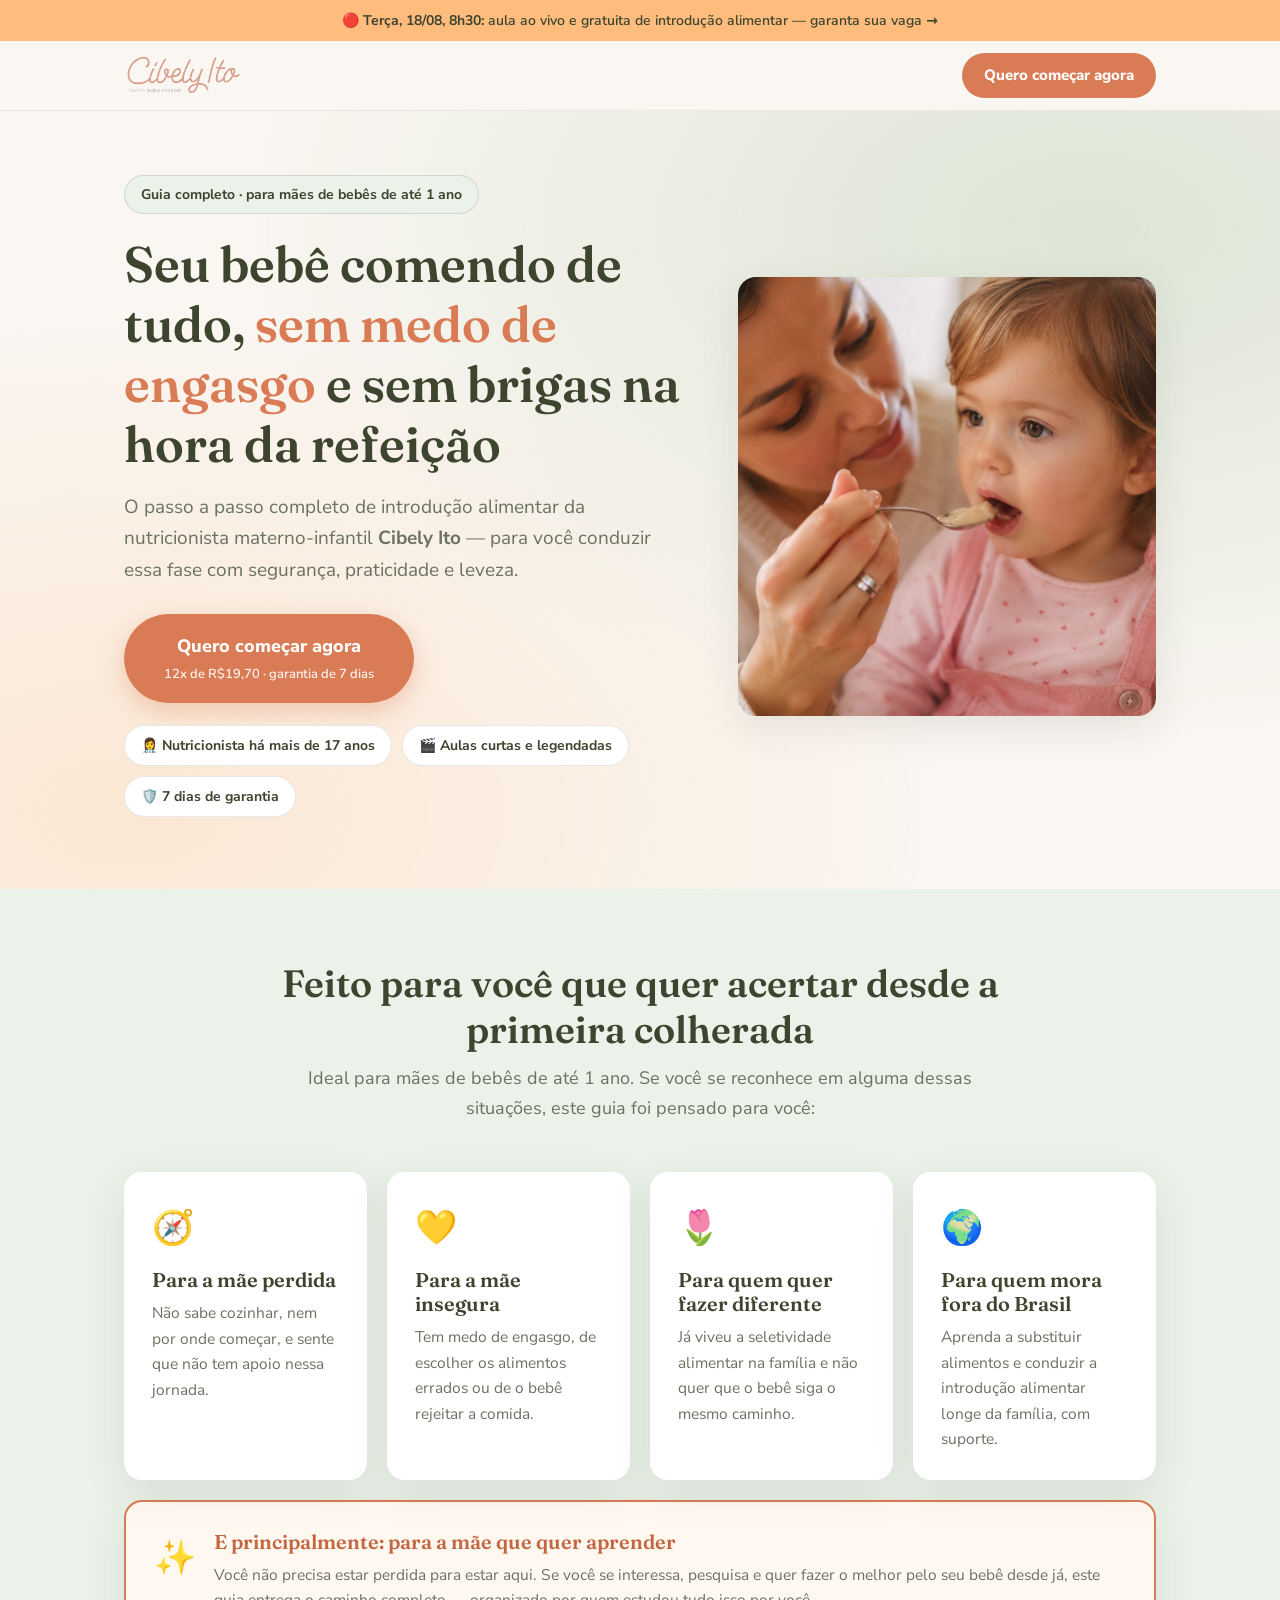
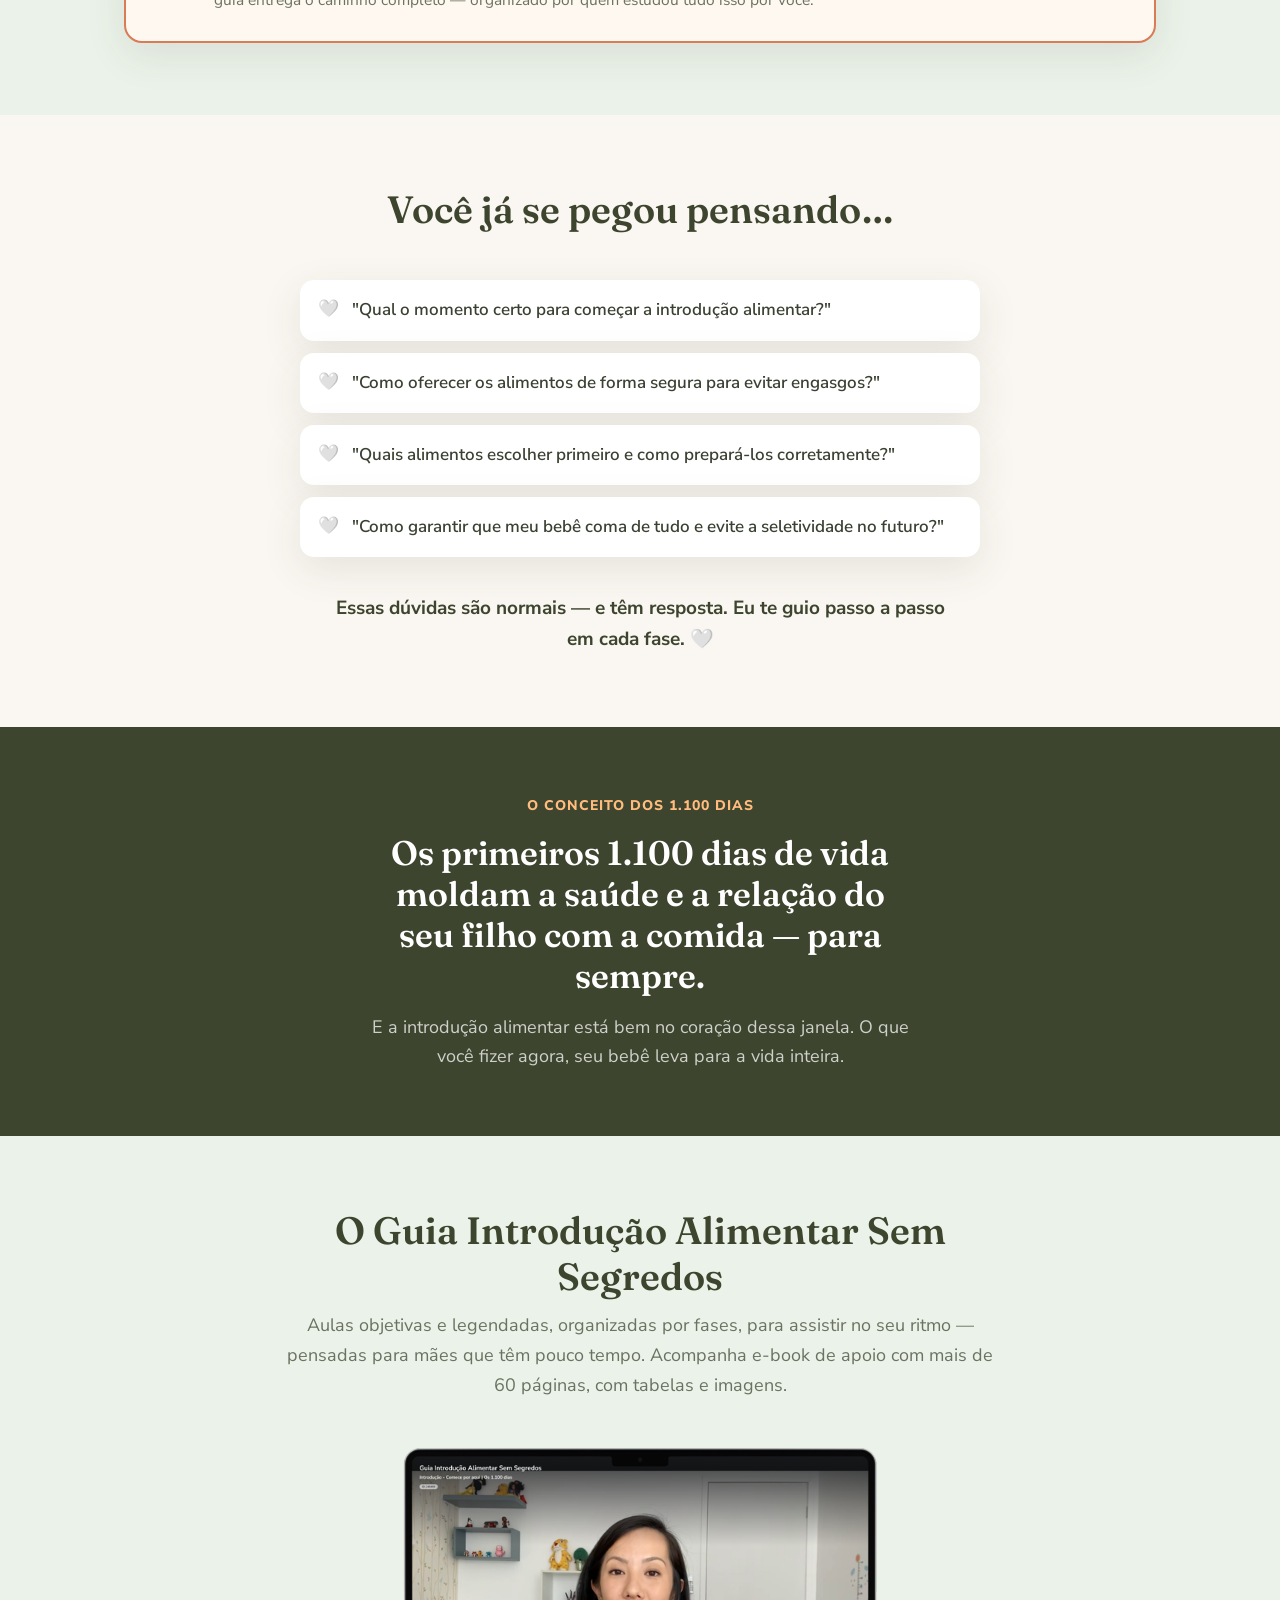
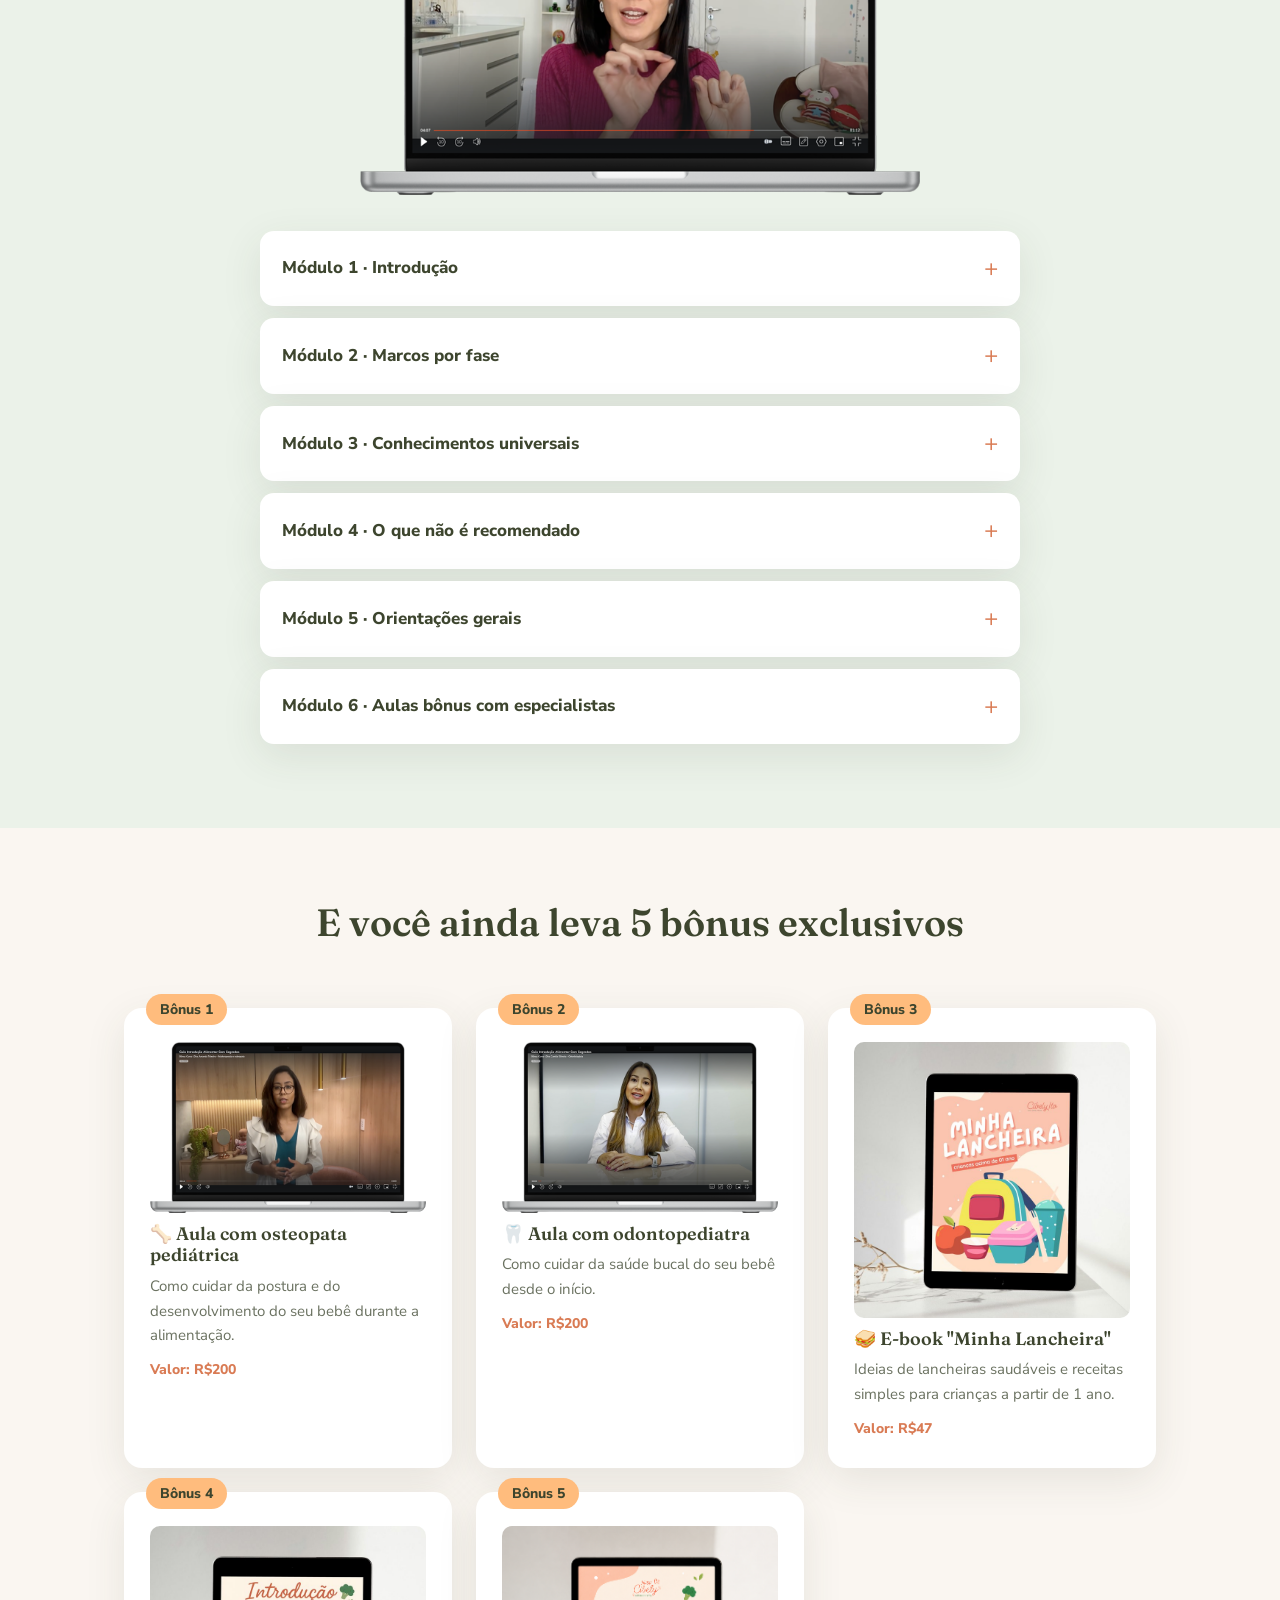
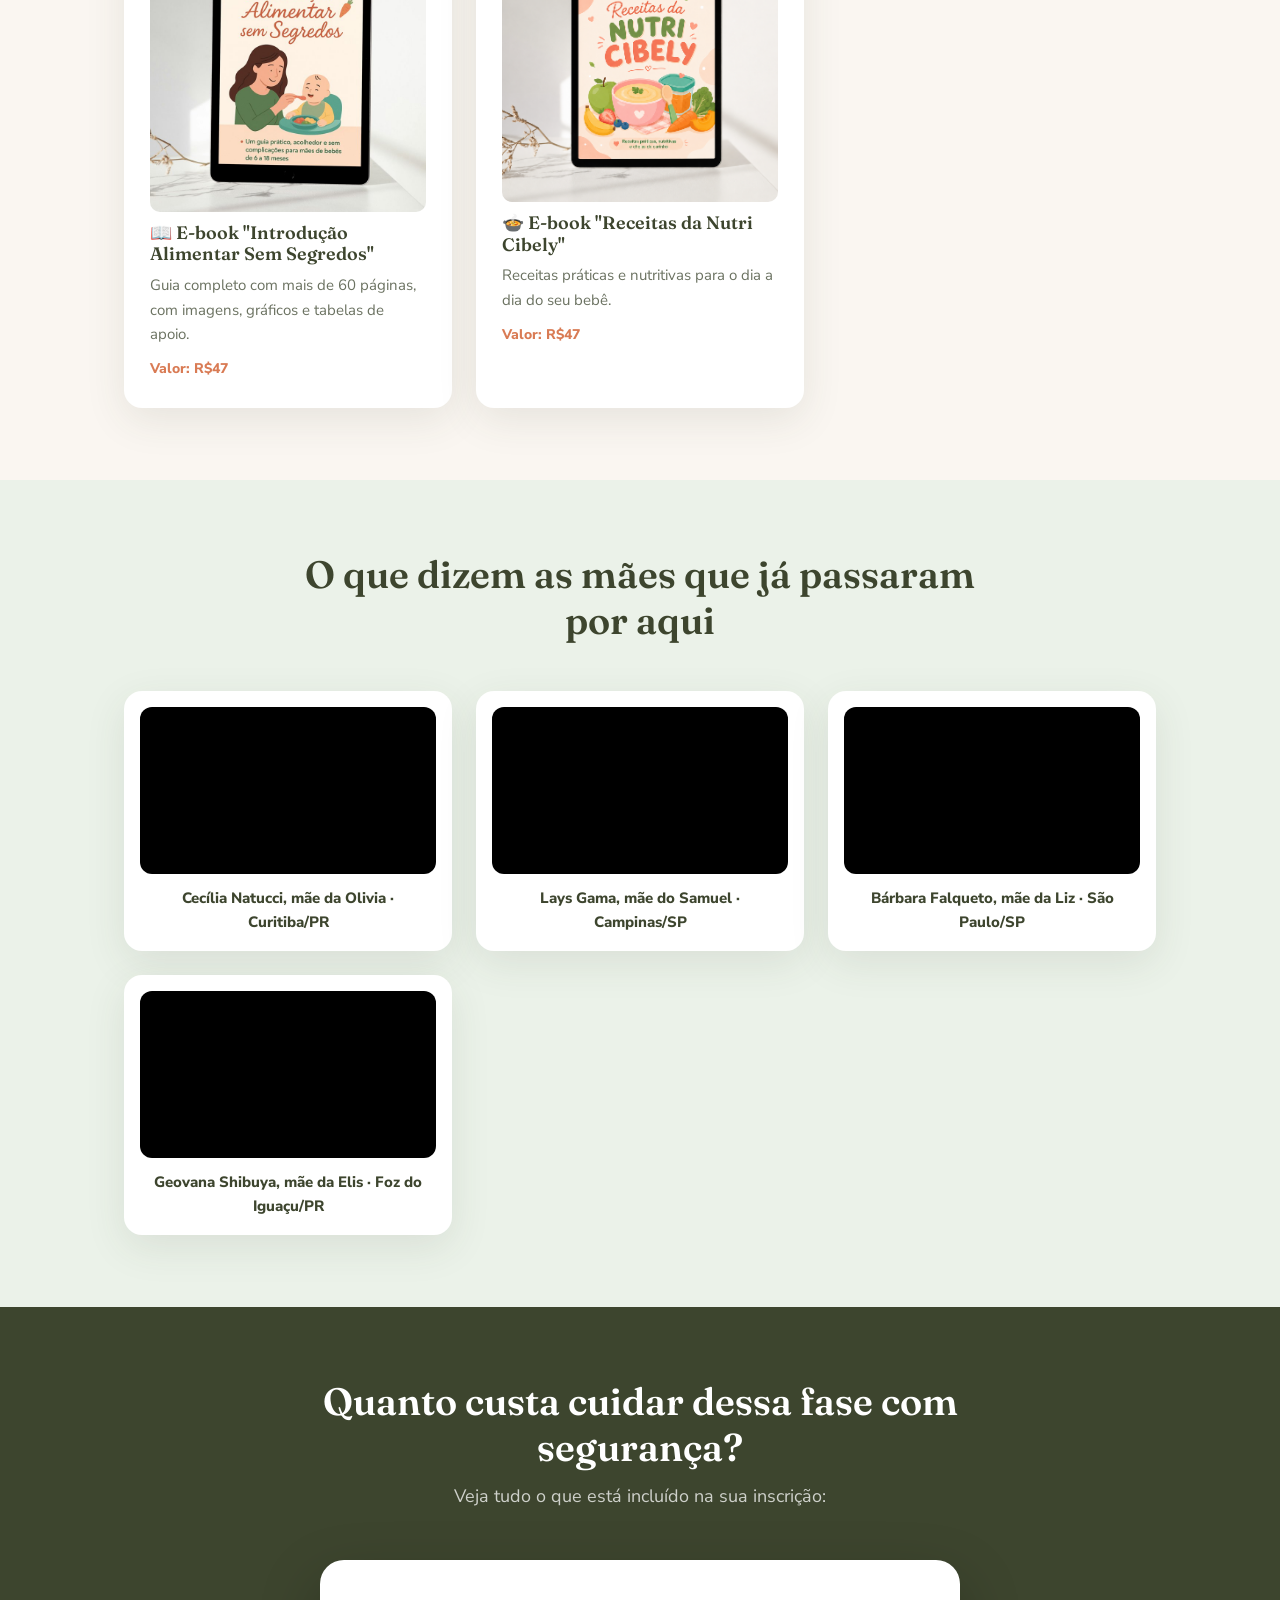
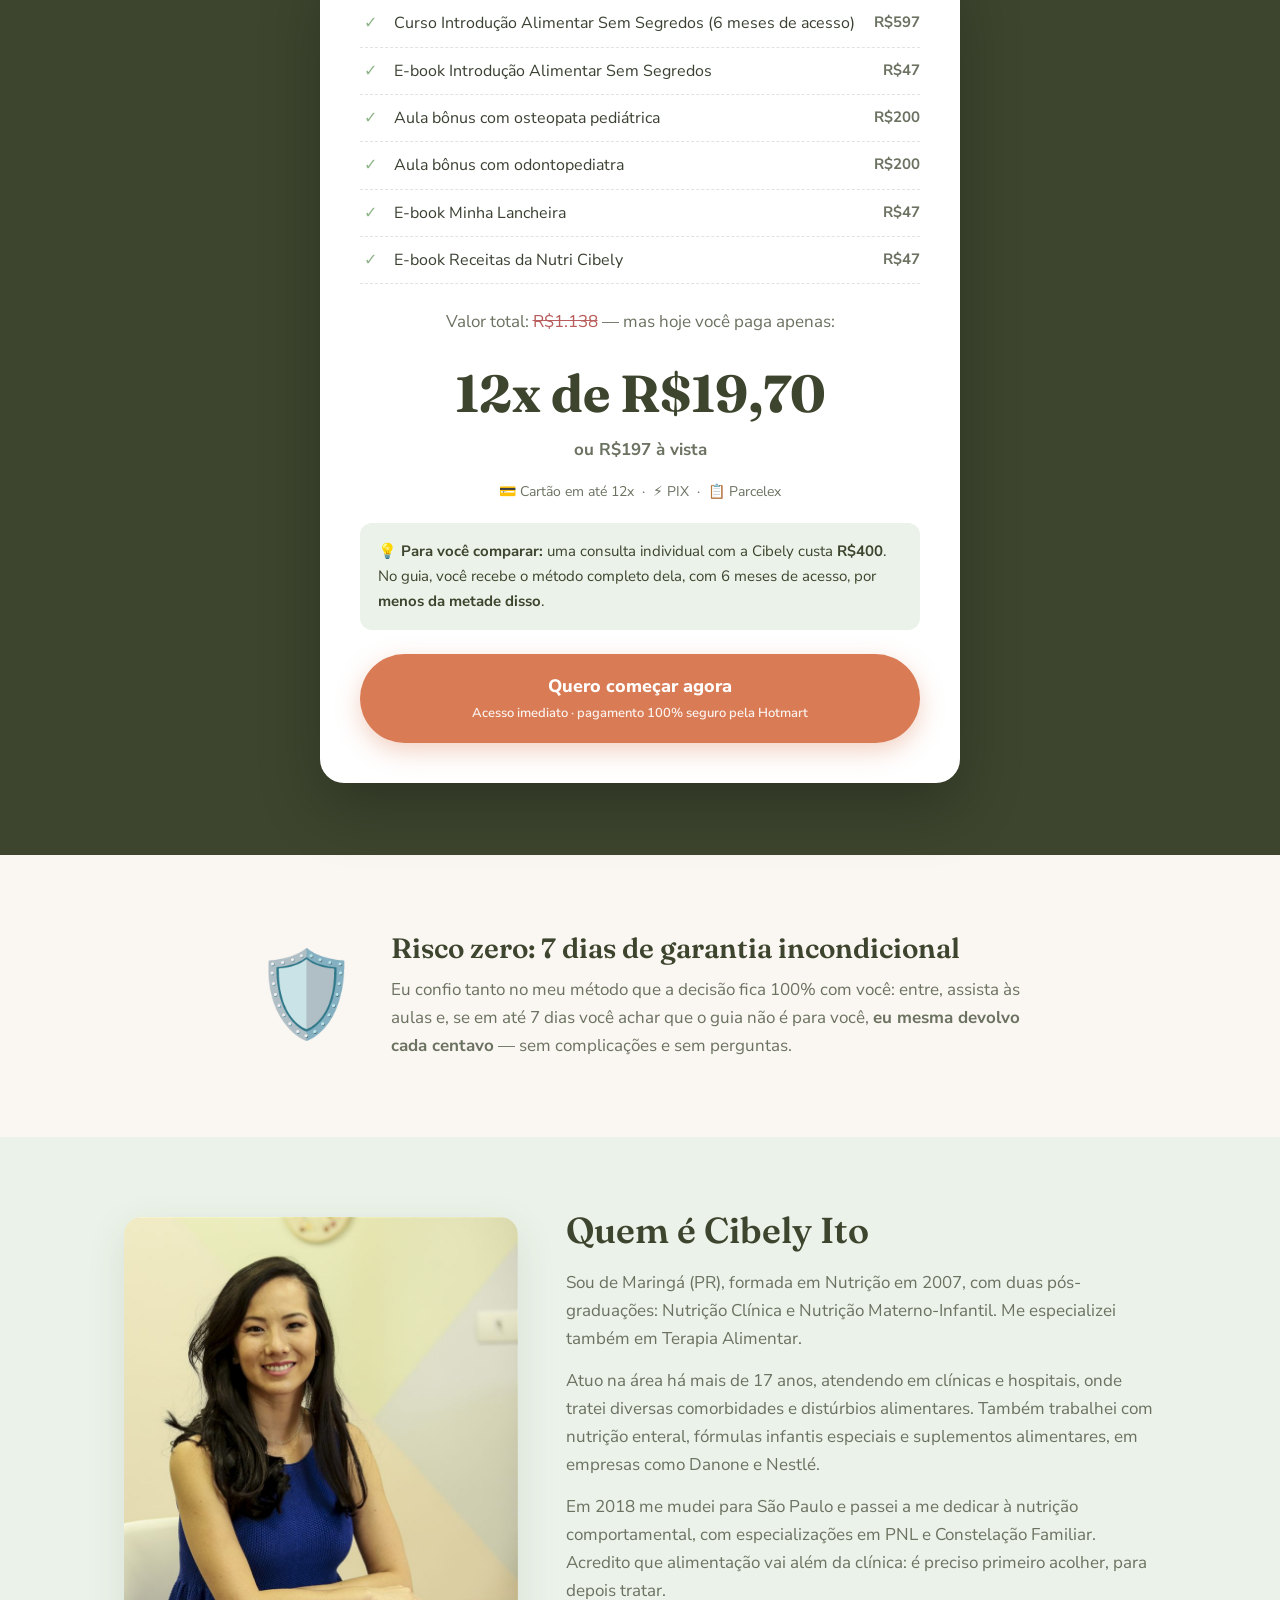
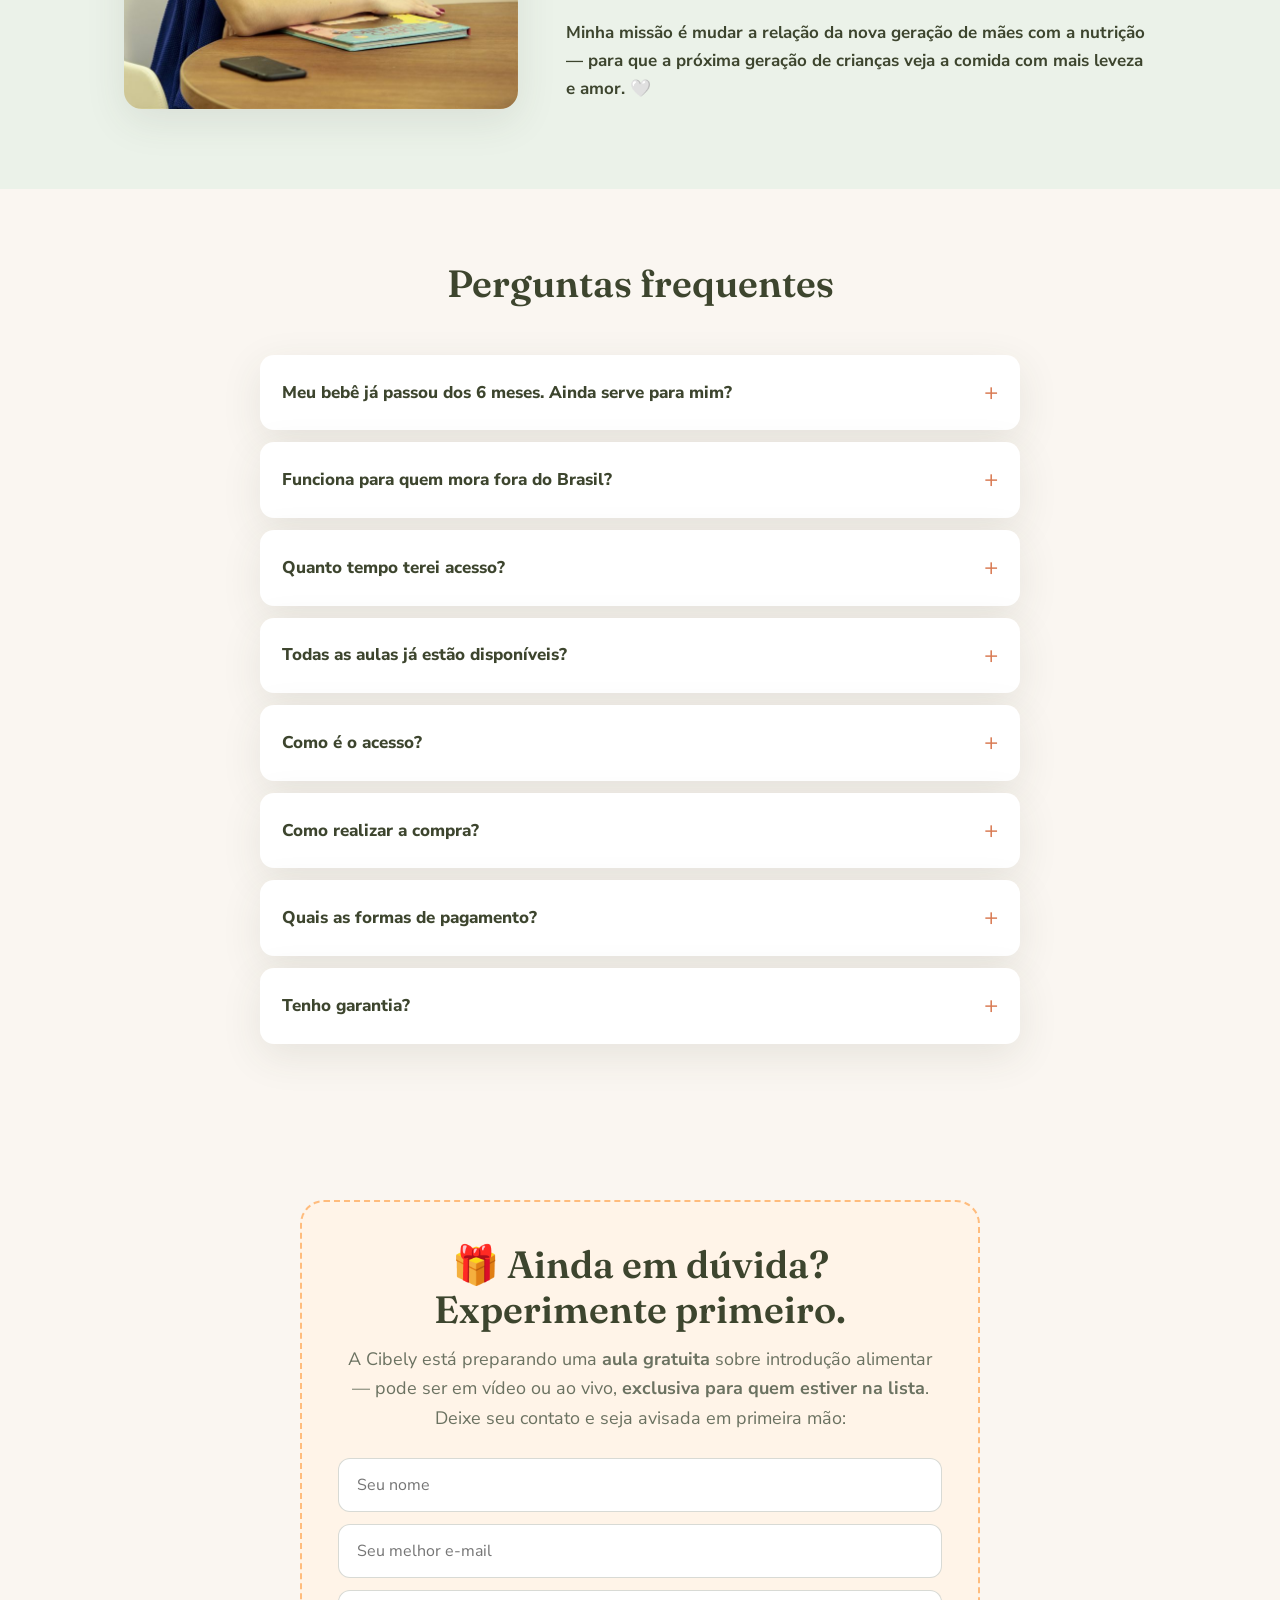
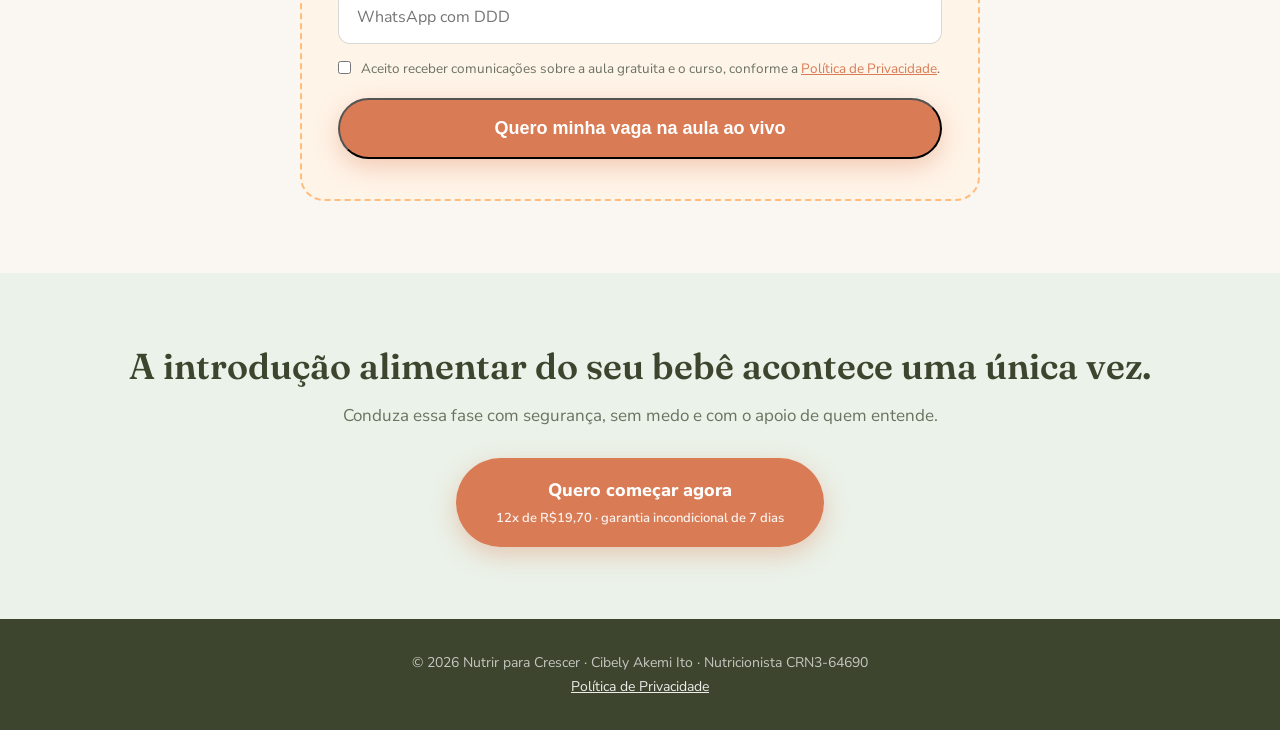
==== commit a7278949: "Anuncia a aula ao vivo de 18/08 8h30 nas 3 páginas (landing, home e link da bio) Co-Authored-By: Cla" ====
--- a/index.html
+++ b/index.html
@@ -238,7 +238,7 @@
 <body>
 
   <!-- ===== FAIXA DE AVISO ===== -->
-  <a class="aviso-topo" href="#aula-gratis">🎁 <strong>Novidade:</strong> aula gratuita de introdução alimentar em breve — entre na lista de espera →</a>
+  <a class="aviso-topo" href="#aula-gratis">🔴 <strong>Terça, 18/08, 8h30:</strong> aula ao vivo e gratuita de introdução alimentar — garanta sua vaga →</a>
 
   <!-- ===== BARRA SUPERIOR ===== -->
   <header class="topo">
@@ -468,7 +468,7 @@
         <div class="compare-consulta">
           <strong>💡 Para você comparar:</strong> uma consulta individual com a Cibely custa <strong>R$400</strong>. No guia, você recebe o método completo dela, com 6 meses de acesso, por <strong>menos da metade disso</strong>.
         </div>
-        <a class="btn" href="https://pay.hotmart.com/L96151487X?off=w4kukd9f&checkoutMode=10">
+        <a class="btn" href="https://pay.hotmart.com/L96151487X?off=w4kukd9f&checkoutMode=10" data-goatcounter-click="site-checkout-oferta">
           Quero começar agora
           <small>Acesso imediato · pagamento 100% seguro pela Hotmart</small>
         </a>
@@ -562,9 +562,9 @@
             <input type="checkbox" required>
             <span>Aceito receber comunicações sobre a aula gratuita e o curso, conforme a <a href="politica-privacidade.html" target="_blank">Política de Privacidade</a>.</span>
           </label>
-          <button type="submit" class="btn">Quero ser avisada da aula grátis</button>
+          <button type="submit" class="btn">Quero minha vaga na aula ao vivo</button>
         </form>
-        <p class="sucesso" id="msg-sucesso">💚 Pronto! Você está na lista. Assim que a aula for liberada, você será a primeira a saber.</p>
+        <p class="sucesso" id="msg-sucesso">💚 Vaga garantida! Te espero na terça, 18/08, às 8h30 — você recebe o link de acesso antes de começar.</p>
         <iframe name="iframe-oculto" id="iframe-oculto" style="display:none"></iframe>
       </div>
     </div>
@@ -575,7 +575,7 @@
     <div class="wrap">
       <h2>A introdução alimentar do seu bebê acontece uma única vez.</h2>
       <p>Conduza essa fase com segurança, sem medo e com o apoio de quem entende.</p>
-      <a class="btn" href="https://pay.hotmart.com/L96151487X?off=w4kukd9f&checkoutMode=10">
+      <a class="btn" href="https://pay.hotmart.com/L96151487X?off=w4kukd9f&checkoutMode=10" data-goatcounter-click="site-checkout-final">
         Quero começar agora
         <small>12x de R$19,70 · garantia incondicional de 7 dias</small>
       </a>
@@ -604,10 +604,12 @@
         if(enviado){
           form.style.display = 'none';
           document.getElementById('msg-sucesso').style.display = 'block';
+          if(window.goatcounter){ window.goatcounter.count({path:'site-lead-aula-gratis', title:'Cadastro na lista (site)', event:true}); }
         }
       });
     })();
   </script>
+  <script data-goatcounter="https://nutrirparacrescer.goatcounter.com/count" async src="//gc.zgo.at/count.js"></script>
 
 </body>
 </html>
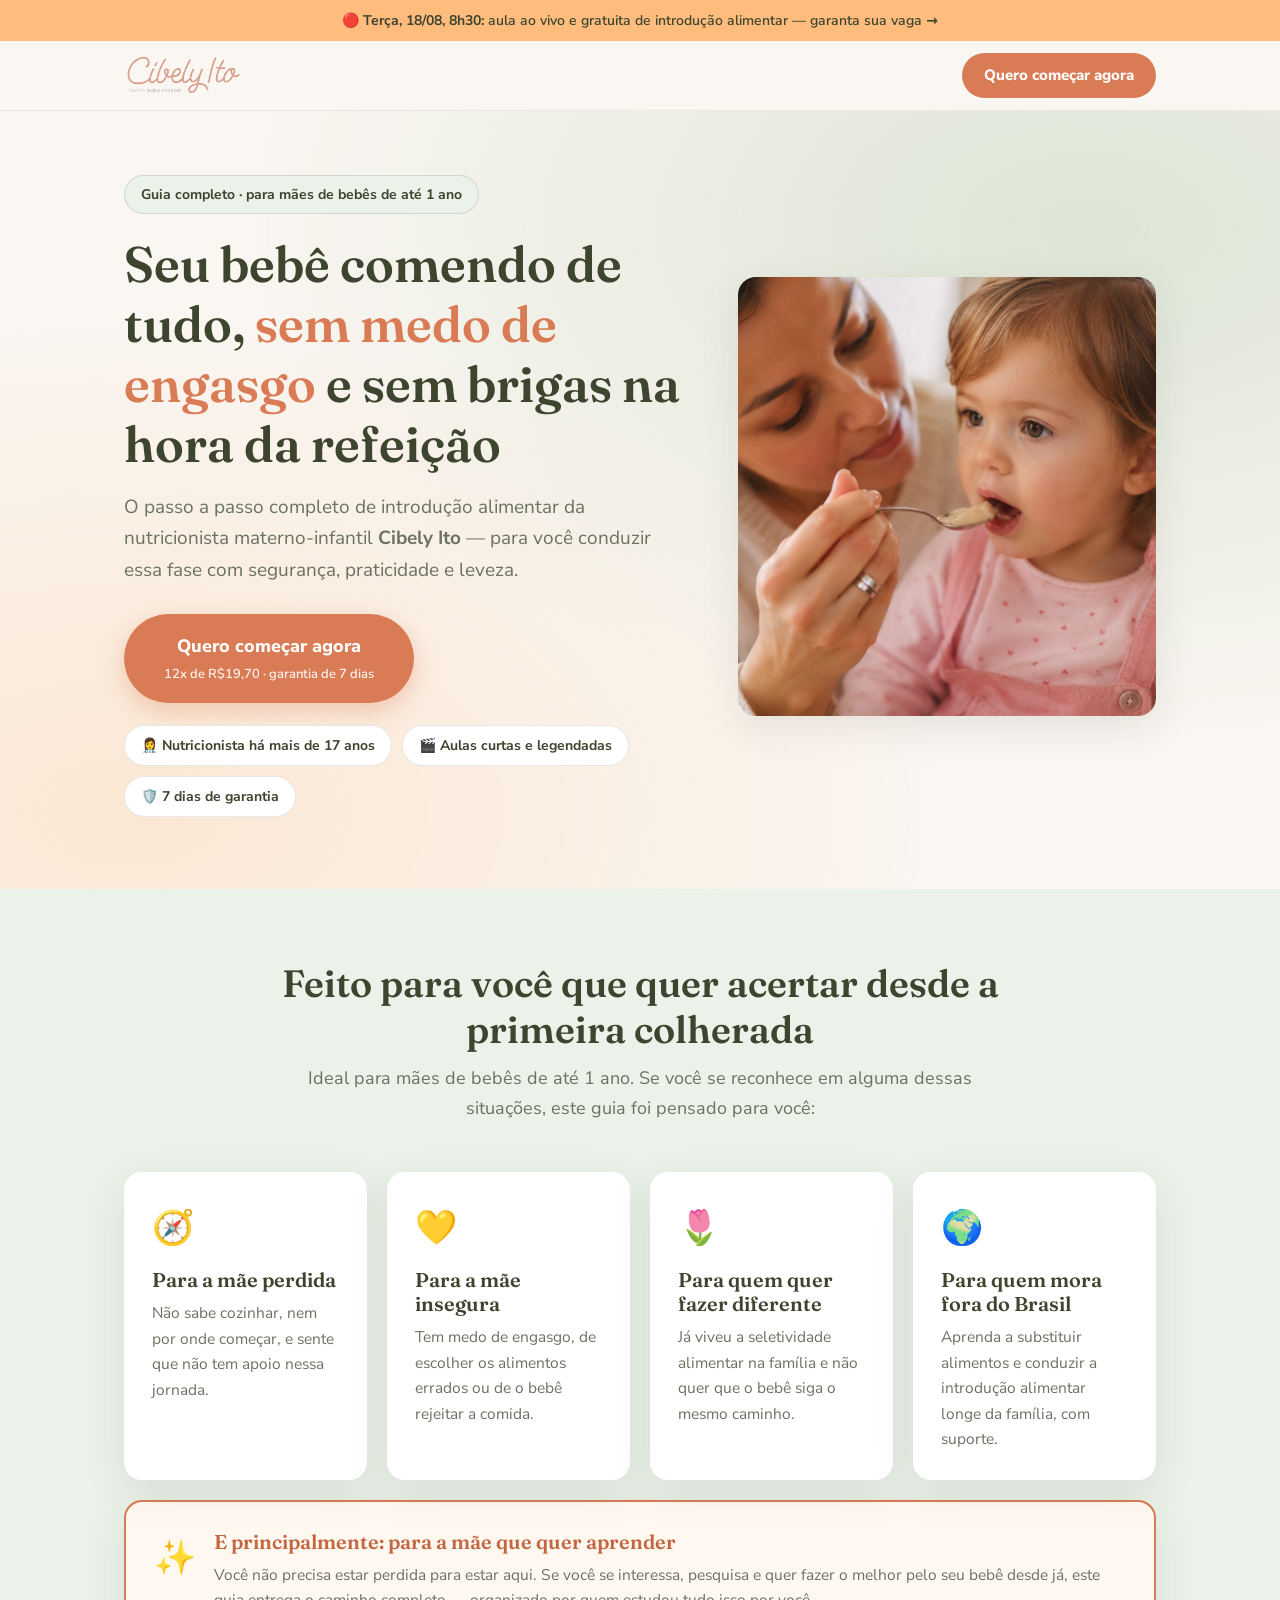
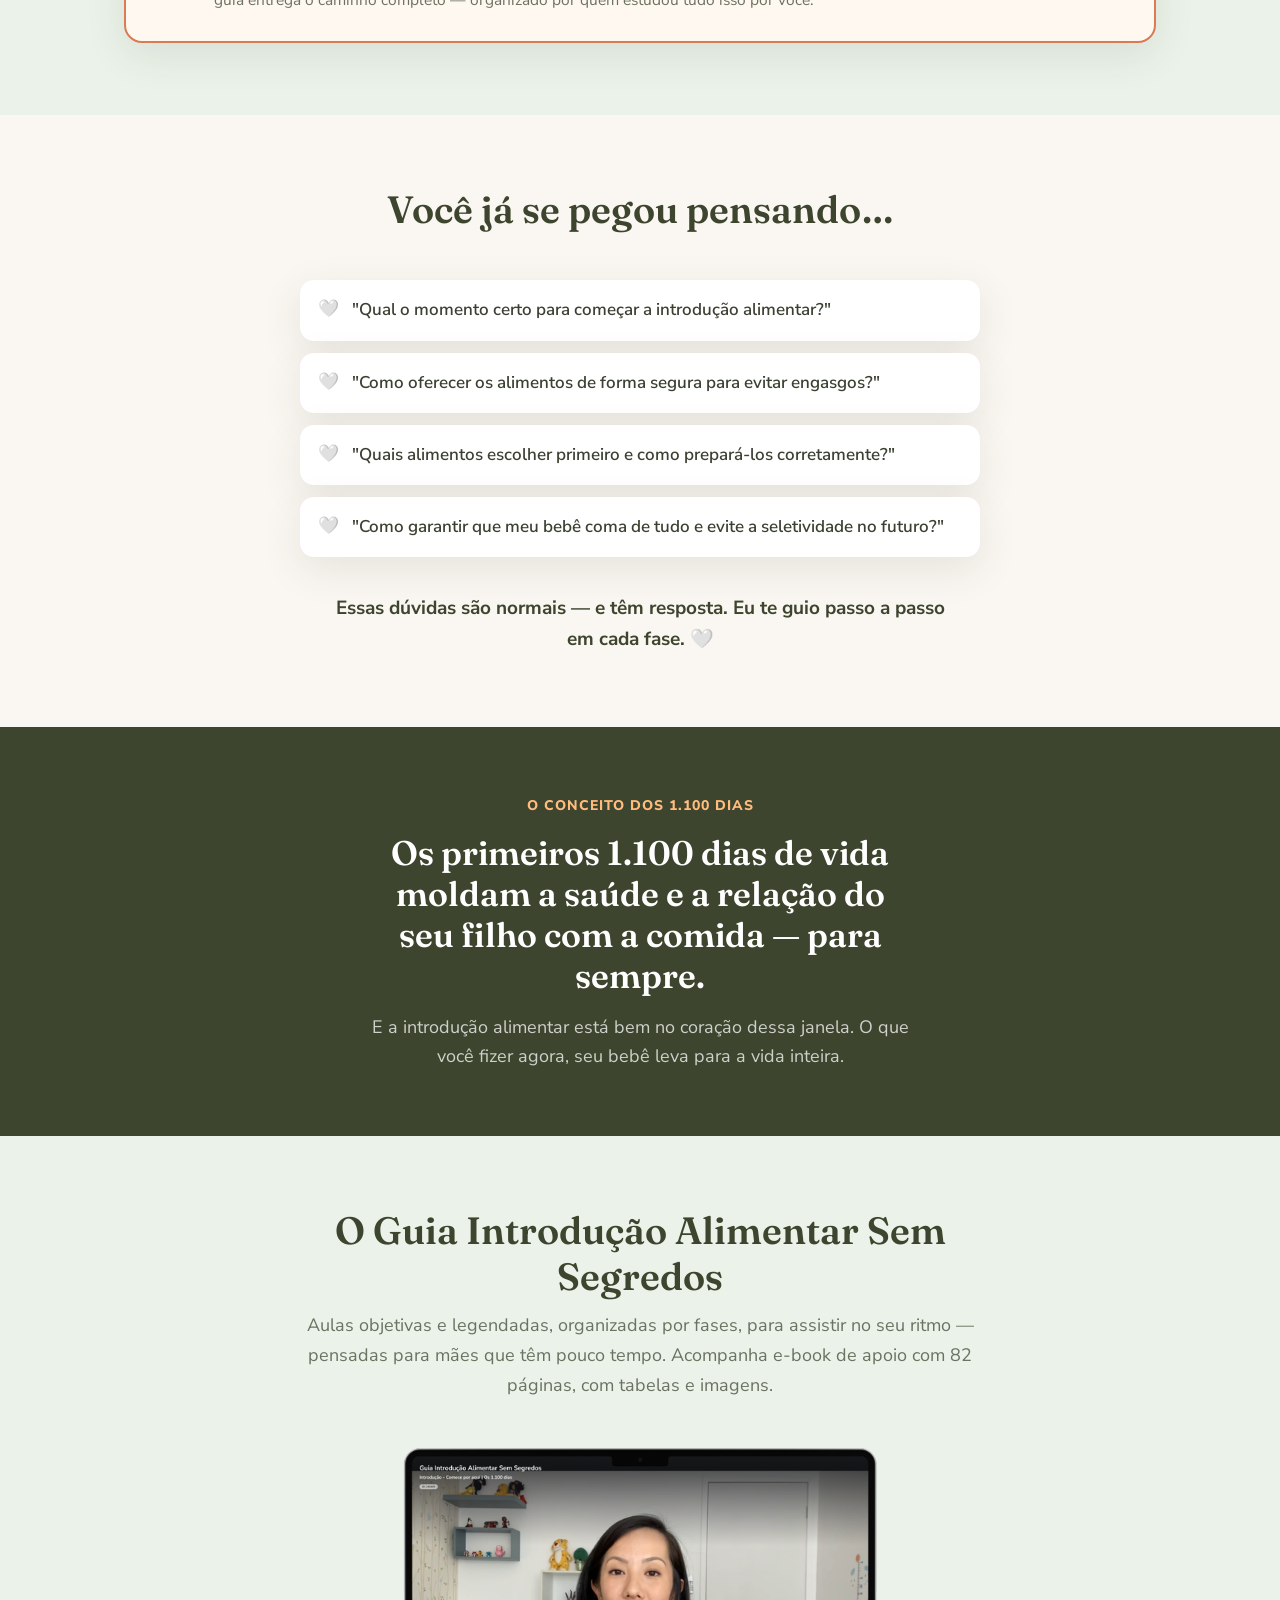
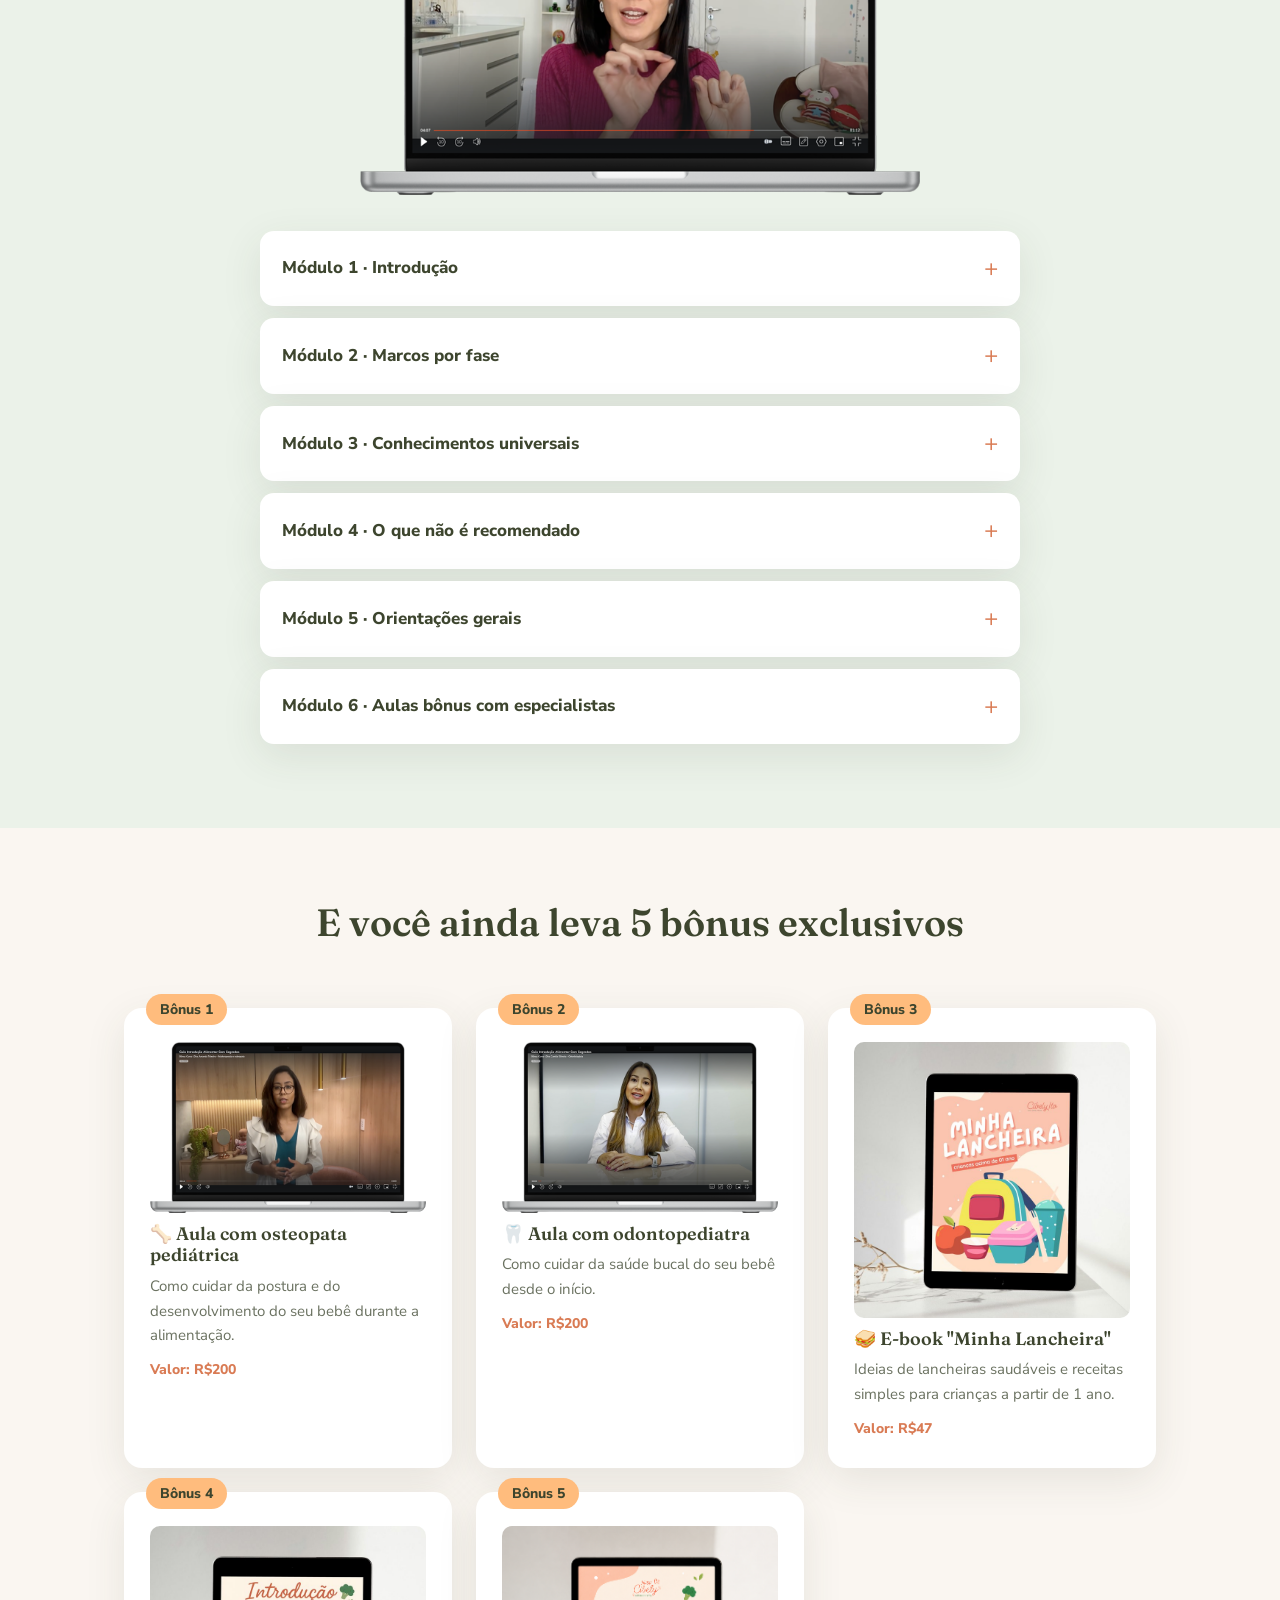
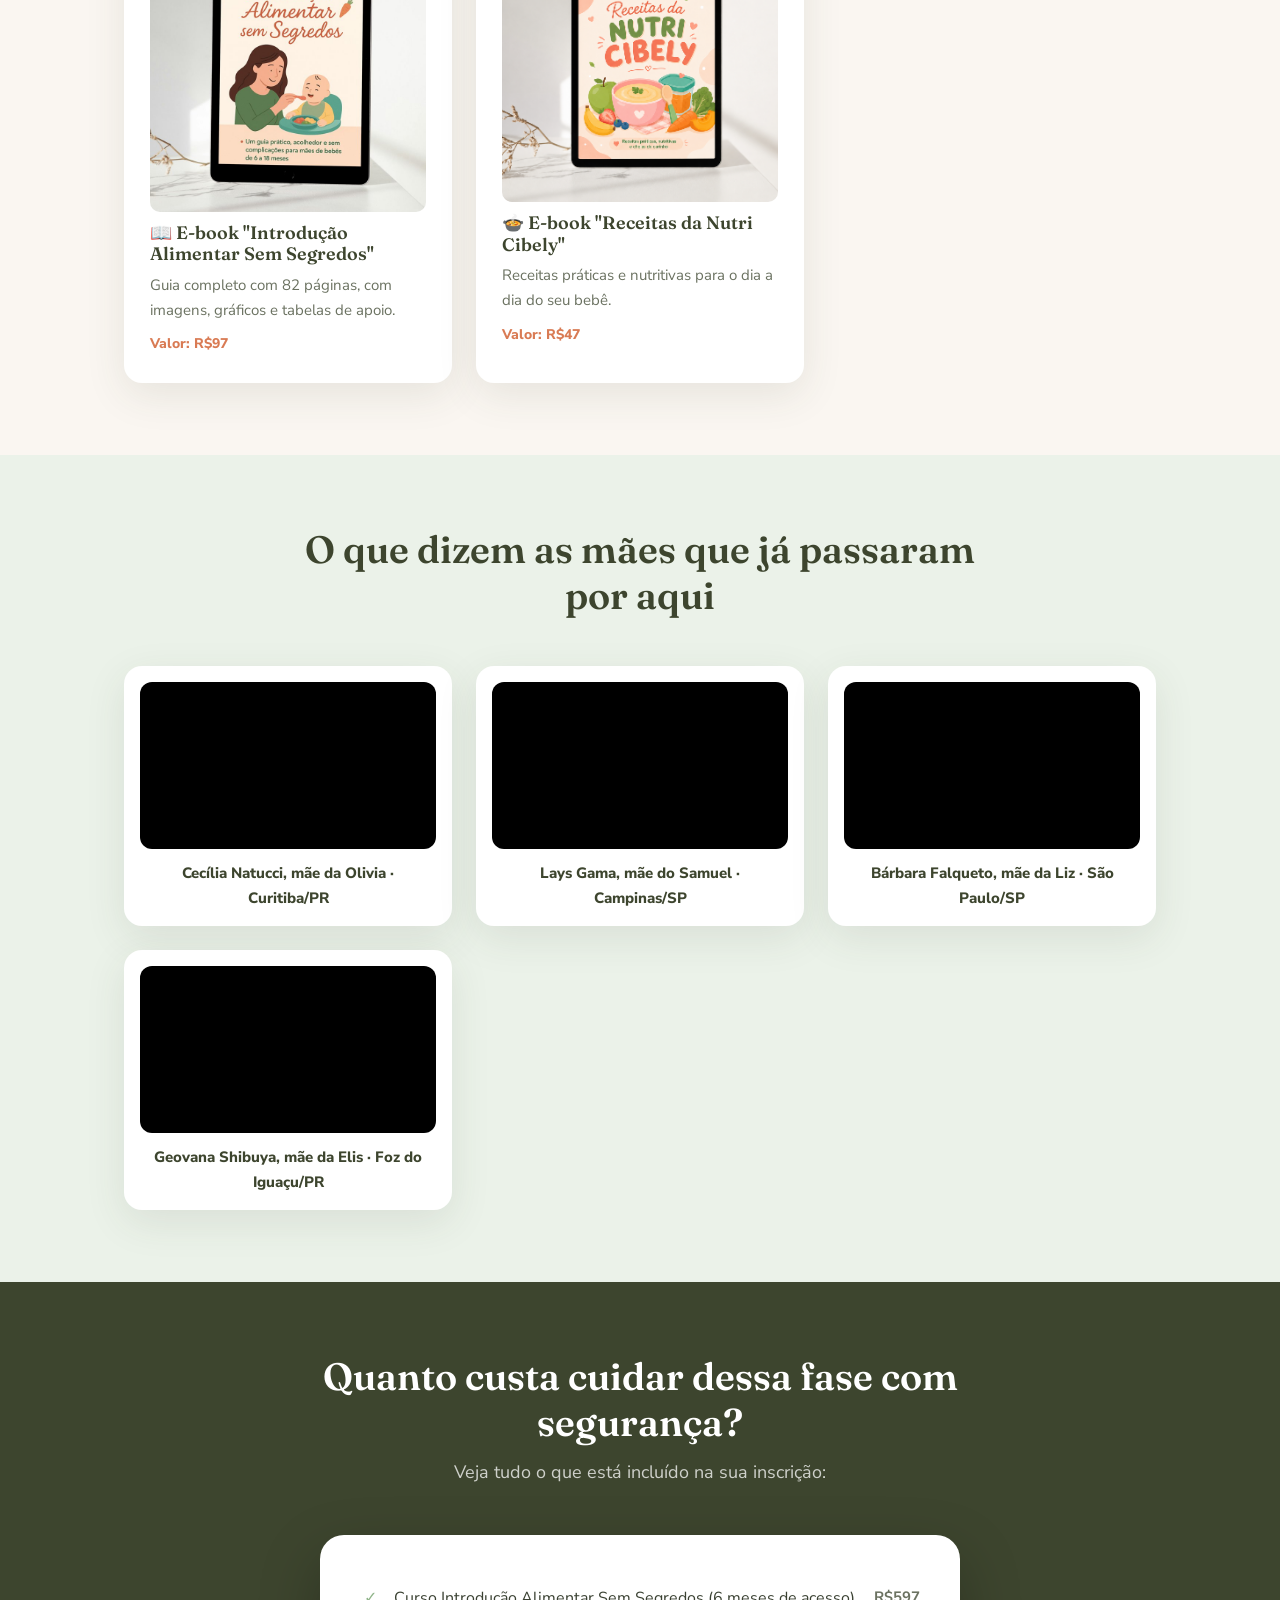
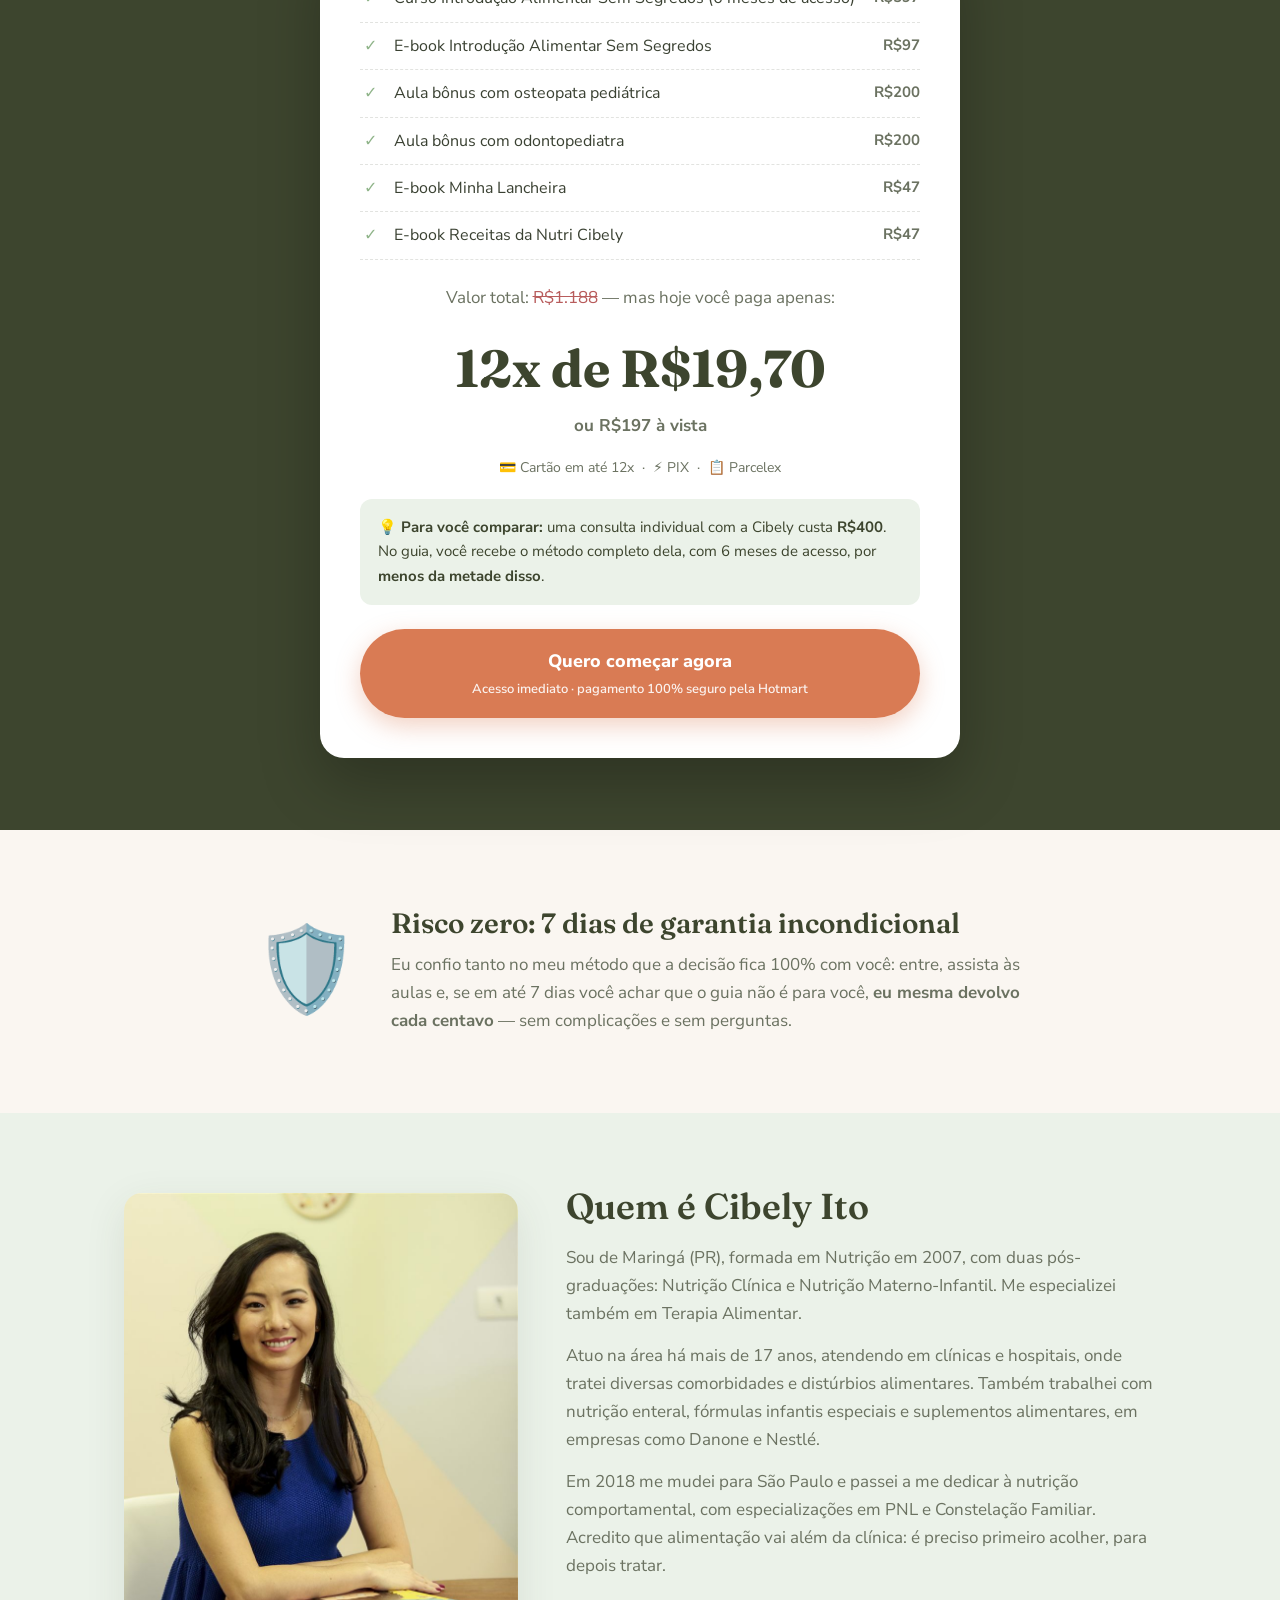
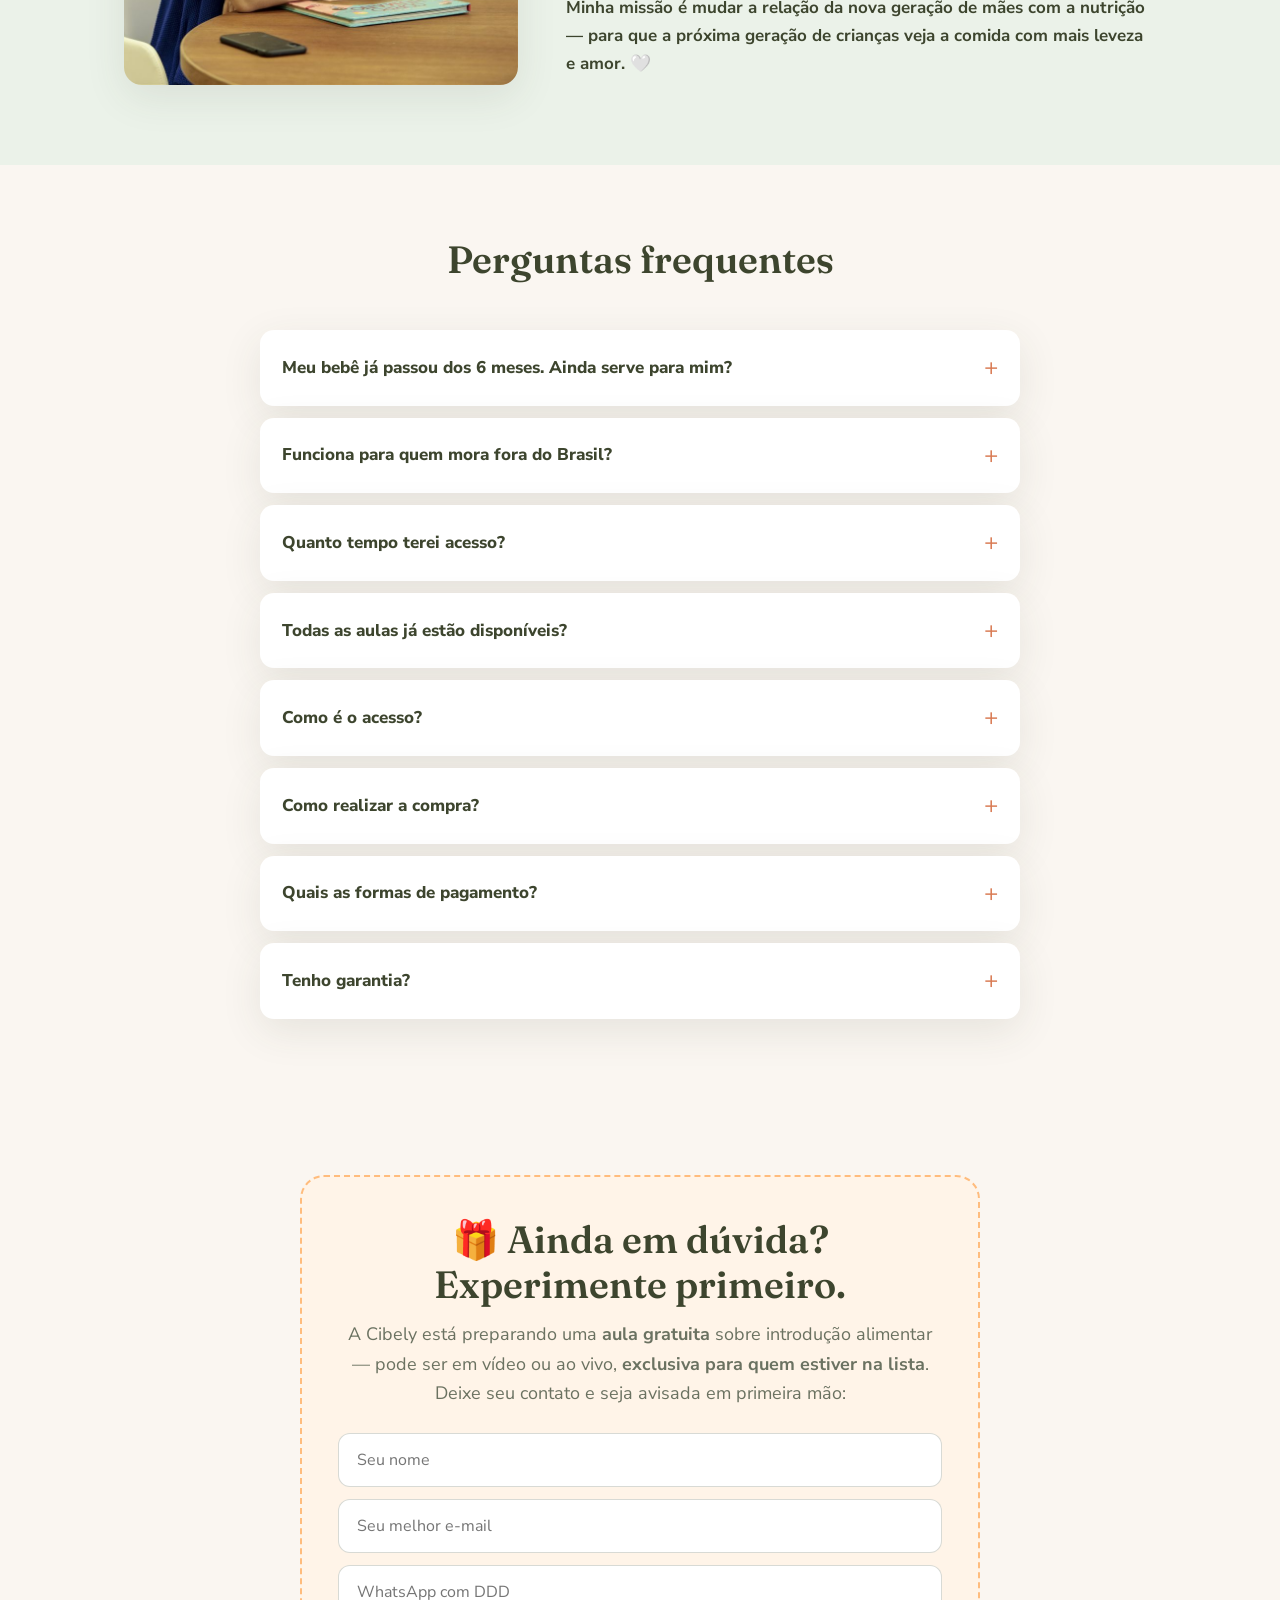
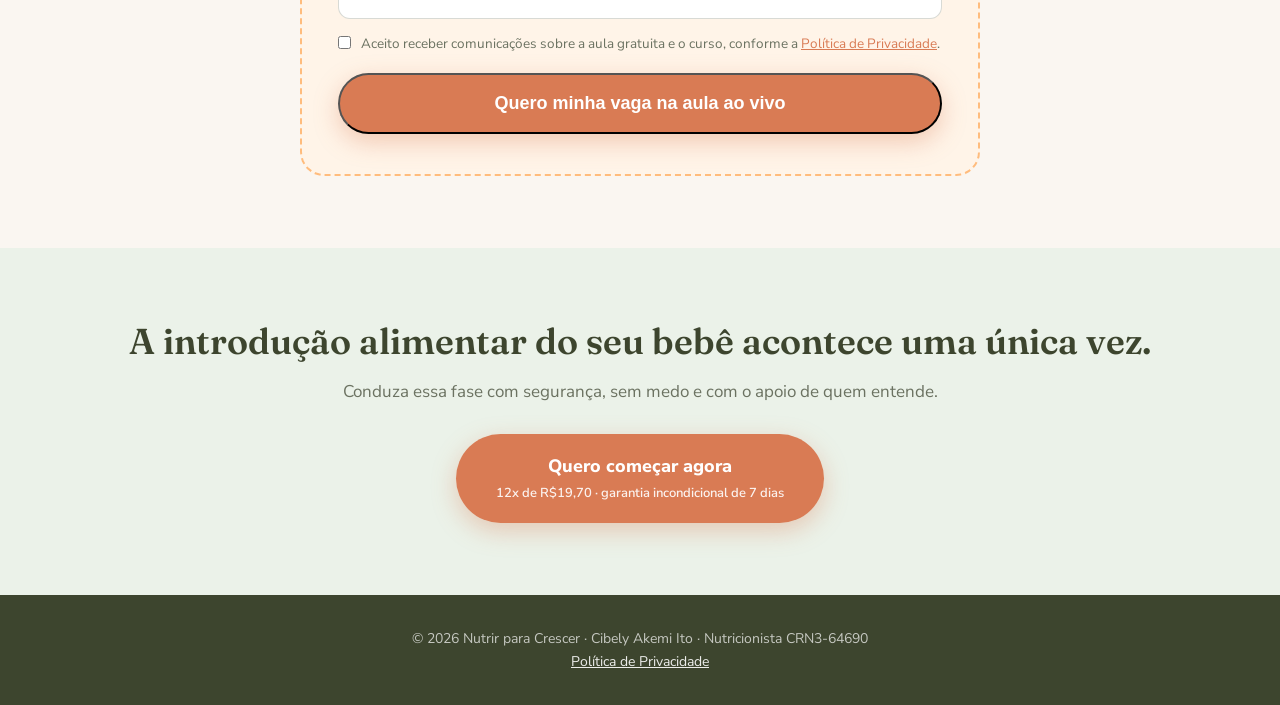
==== commit 1b7b23d7: "Atualiza e-book para 82 páginas e valor de R$97 (total R$1.188) Co-Authored-By: Claude Opus 5 <norep" ====
--- a/index.html
+++ b/index.html
@@ -335,7 +335,7 @@
     <div class="wrap">
       <div class="titulo-secao">
         <h2>O Guia Introdução Alimentar Sem Segredos</h2>
-        <p>Aulas objetivas e legendadas, organizadas por fases, para assistir no seu ritmo — pensadas para mães que têm pouco tempo. Acompanha e-book de apoio com mais de 60 páginas, com tabelas e imagens.</p>
+        <p>Aulas objetivas e legendadas, organizadas por fases, para assistir no seu ritmo — pensadas para mães que têm pouco tempo. Acompanha e-book de apoio com 82 páginas, com tabelas e imagens.</p>
       </div>
       <img class="mockup-curso" src="images/cibely-aula.png" alt="Aula do curso Introdução Alimentar Sem Segredos com a nutricionista Cibely Ito">
       <div class="faq">
@@ -395,8 +395,8 @@
         <div class="bonus"><span class="num">Bônus 4</span>
           <img src="images/ebook-ia.jpg" alt="Capa do e-book Introdução Alimentar Sem Segredos">
           <h3>📖 E-book "Introdução Alimentar Sem Segredos"</h3>
-          <p>Guia completo com mais de 60 páginas, com imagens, gráficos e tabelas de apoio.</p>
-          <span class="valor">Valor: R$47</span>
+          <p>Guia completo com 82 páginas, com imagens, gráficos e tabelas de apoio.</p>
+          <span class="valor">Valor: R$97</span>
         </div>
         <div class="bonus"><span class="num">Bônus 5</span>
           <img src="images/ebook-receitas.png" alt="Capa do e-book Receitas da Nutri Cibely">
@@ -453,13 +453,13 @@
       <div class="caixa-oferta">
         <ul>
           <li>Curso Introdução Alimentar Sem Segredos (6 meses de acesso) <strong>R$597</strong></li>
-          <li>E-book Introdução Alimentar Sem Segredos <strong>R$47</strong></li>
+          <li>E-book Introdução Alimentar Sem Segredos <strong>R$97</strong></li>
           <li>Aula bônus com osteopata pediátrica <strong>R$200</strong></li>
           <li>Aula bônus com odontopediatra <strong>R$200</strong></li>
           <li>E-book Minha Lancheira <strong>R$47</strong></li>
           <li>E-book Receitas da Nutri Cibely <strong>R$47</strong></li>
         </ul>
-        <p class="total-riscado">Valor total: <s>R$1.138</s> — mas hoje você paga apenas:</p>
+        <p class="total-riscado">Valor total: <s>R$1.188</s> — mas hoje você paga apenas:</p>
         <div class="preco">
           <div class="parcelas">12x de R$19,70</div>
           <div class="avista">ou R$197 à vista</div>
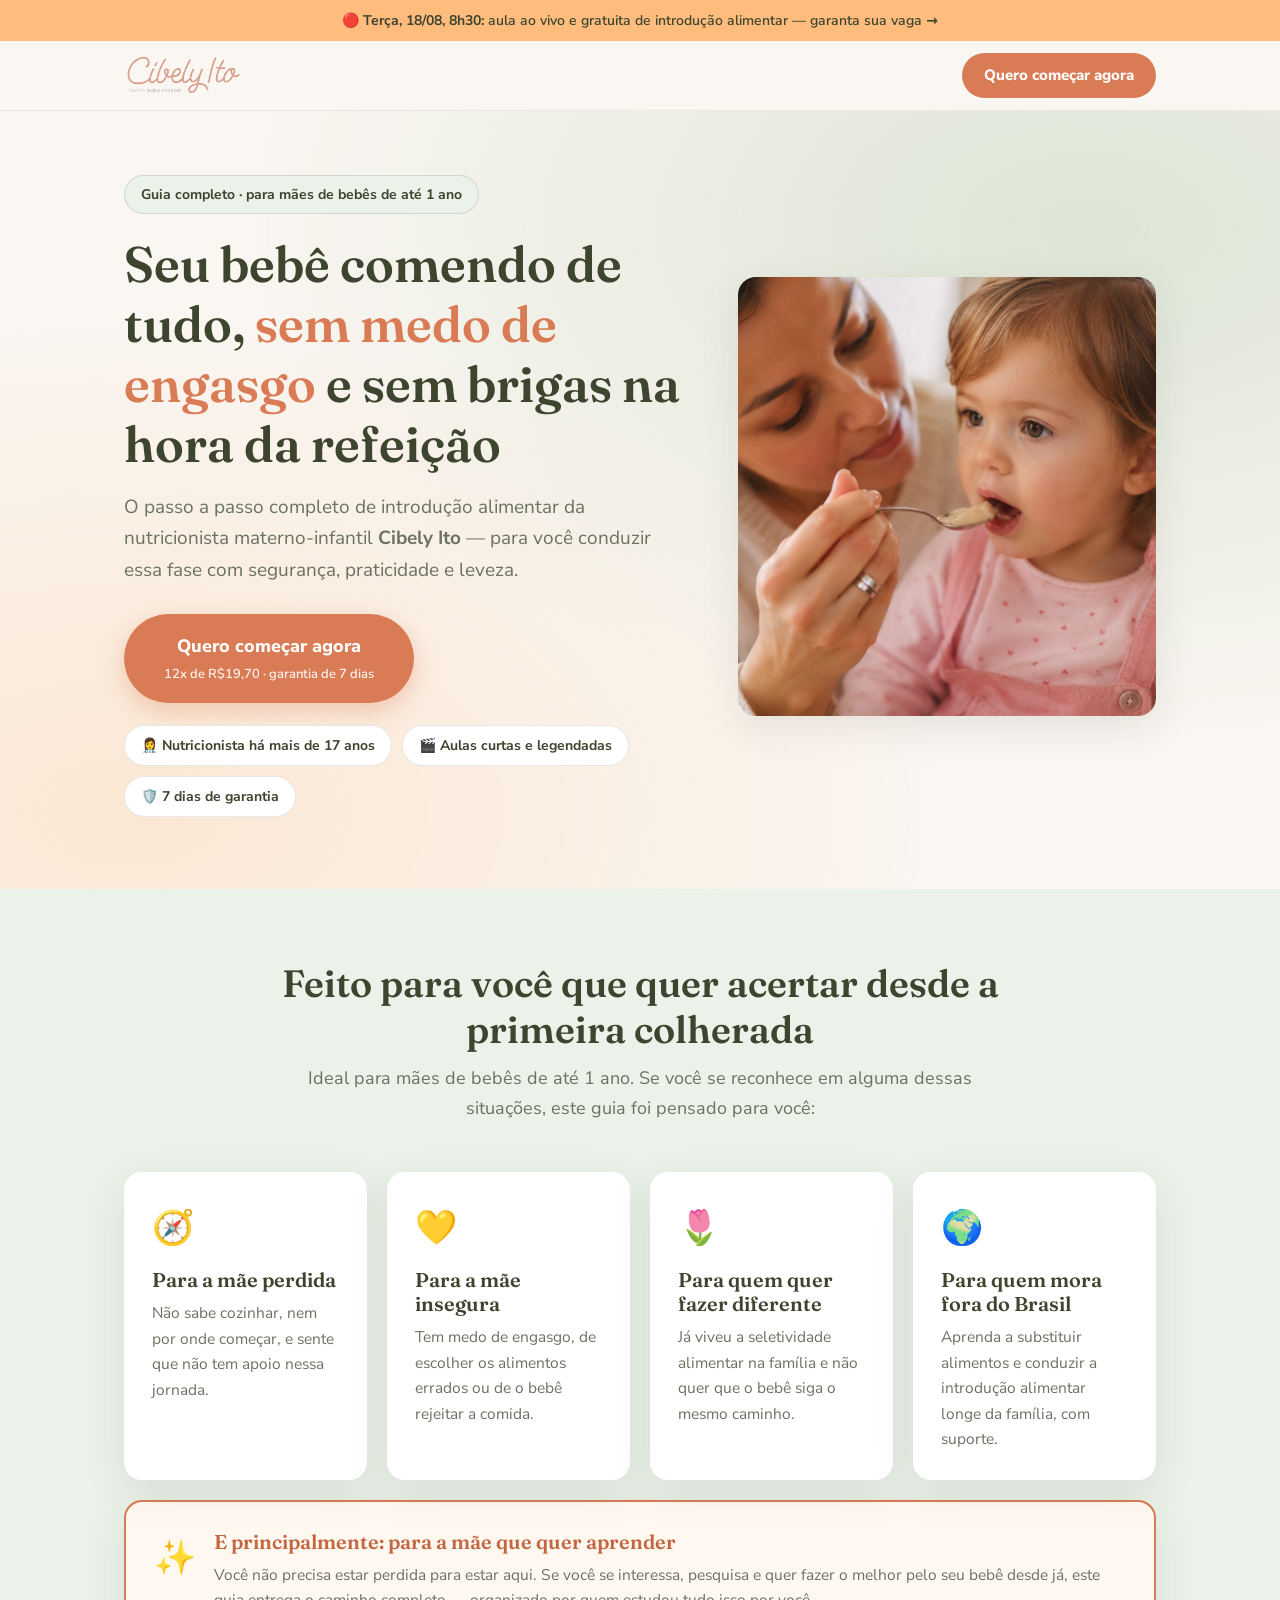
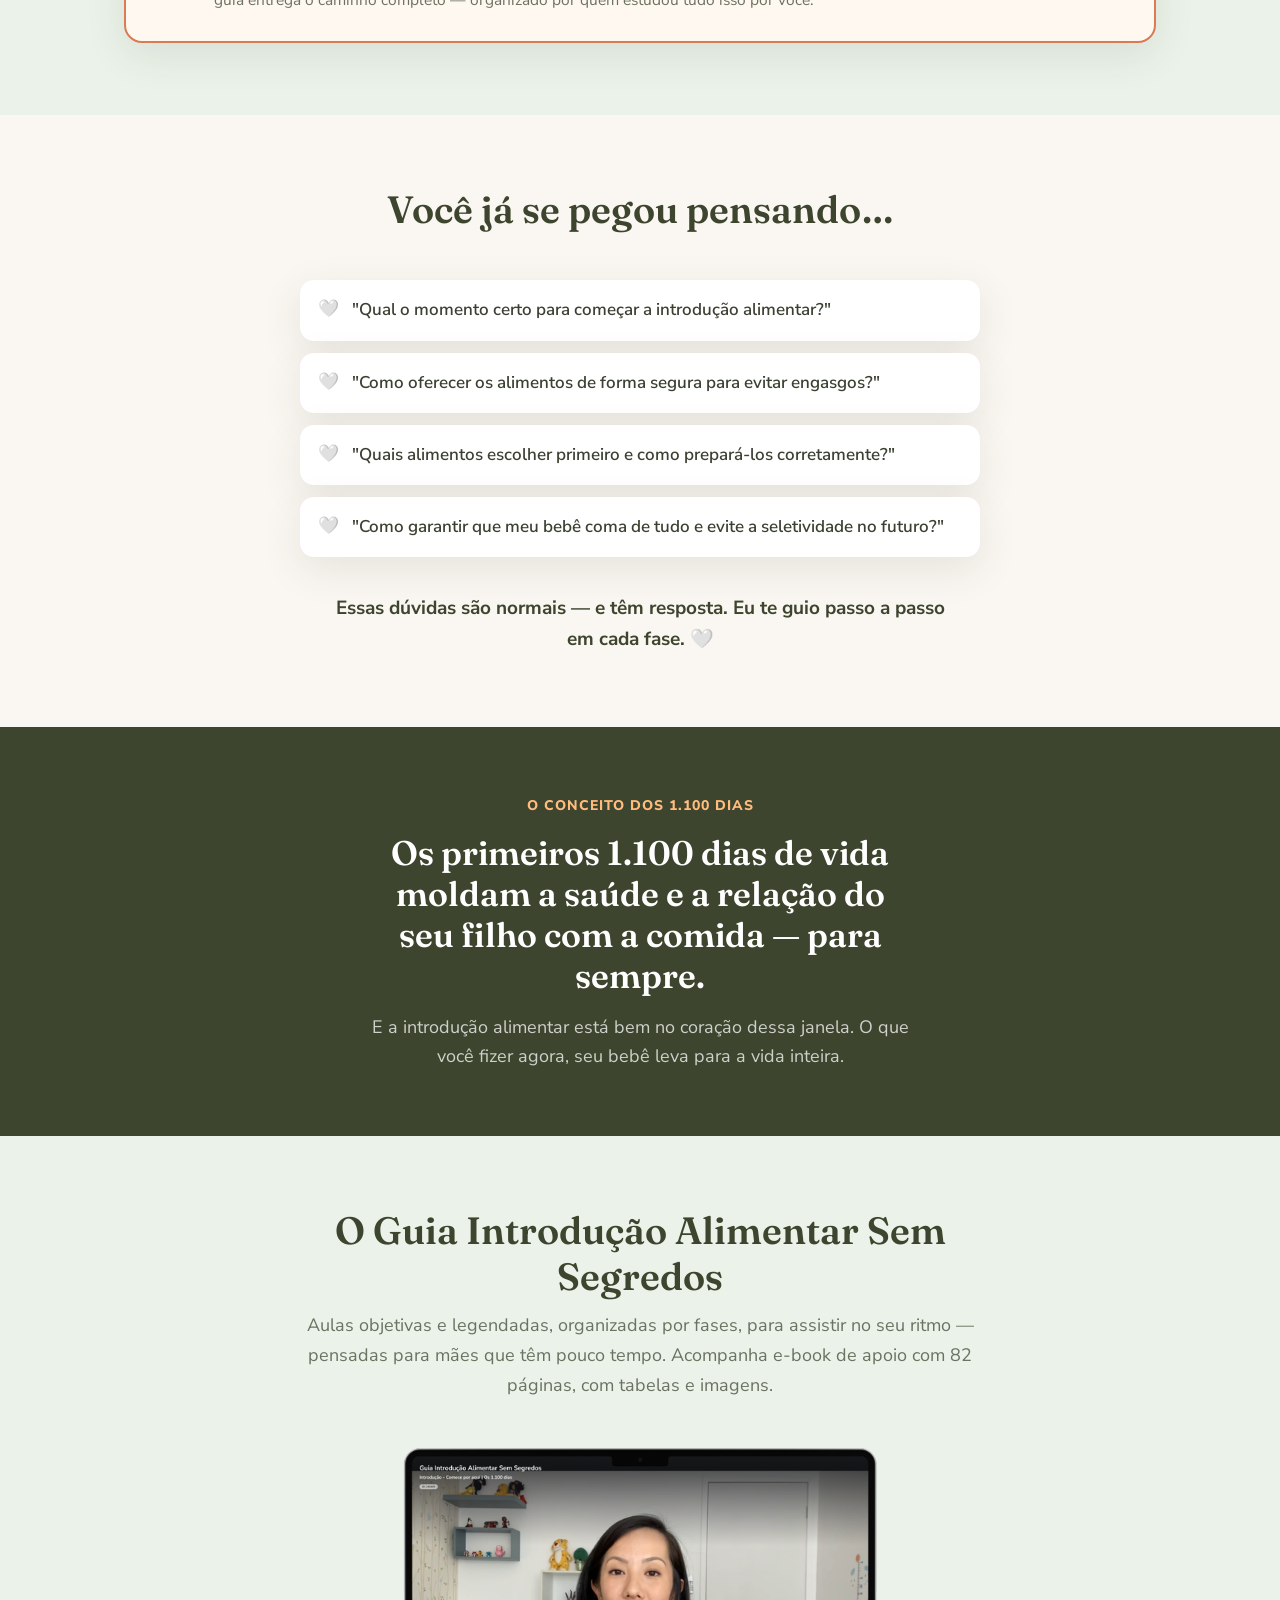
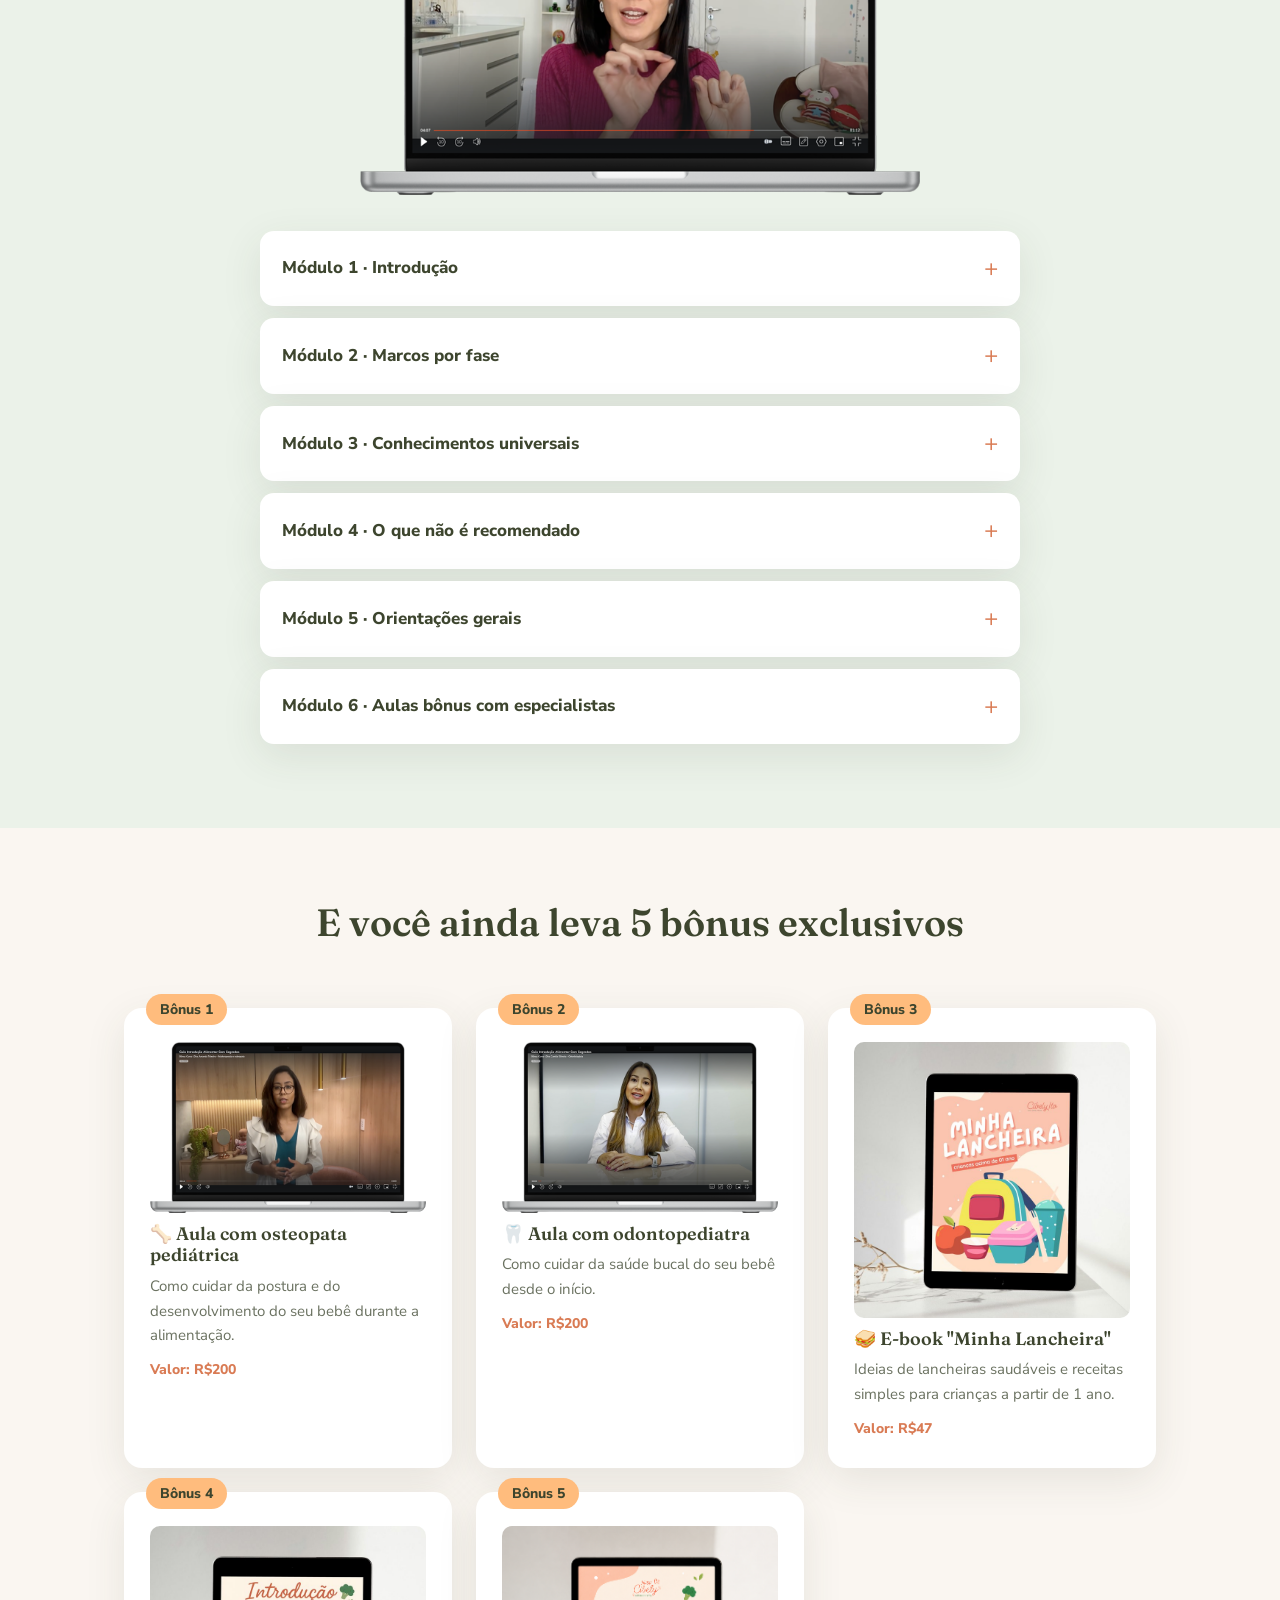
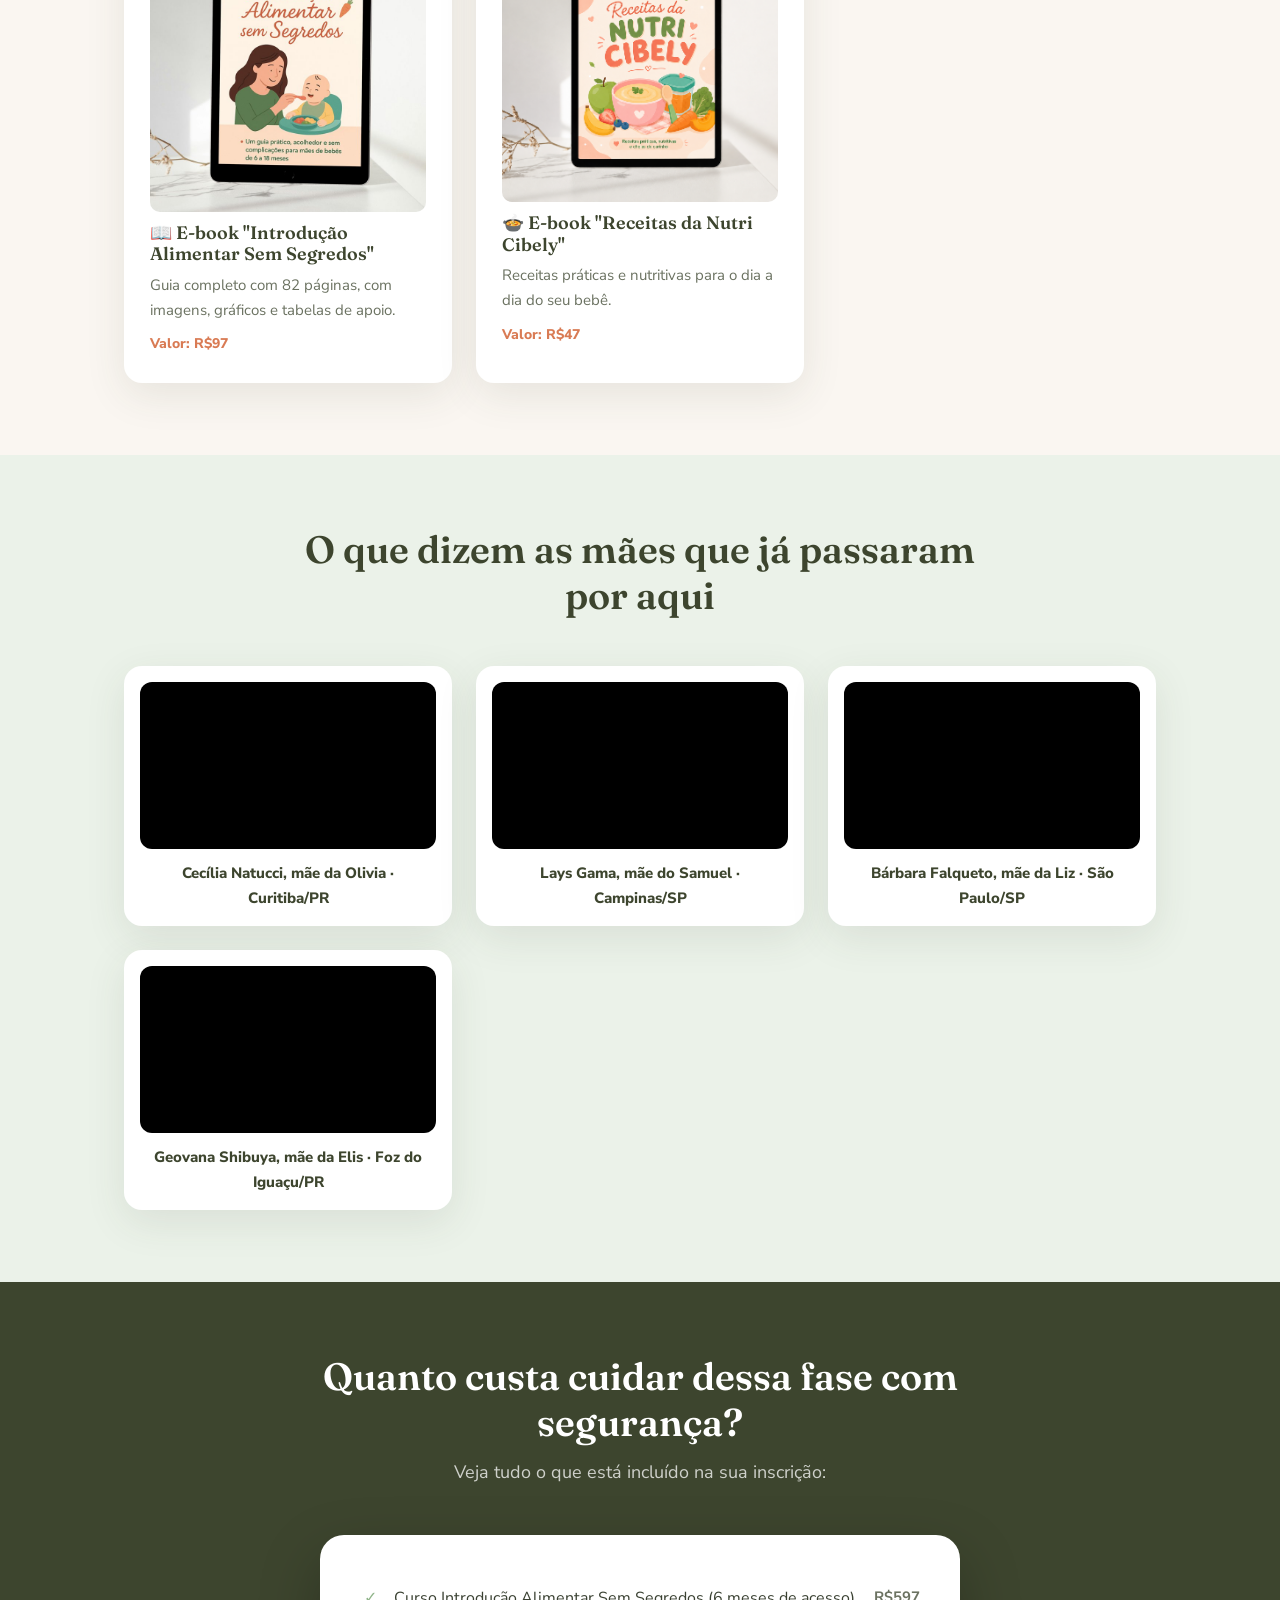
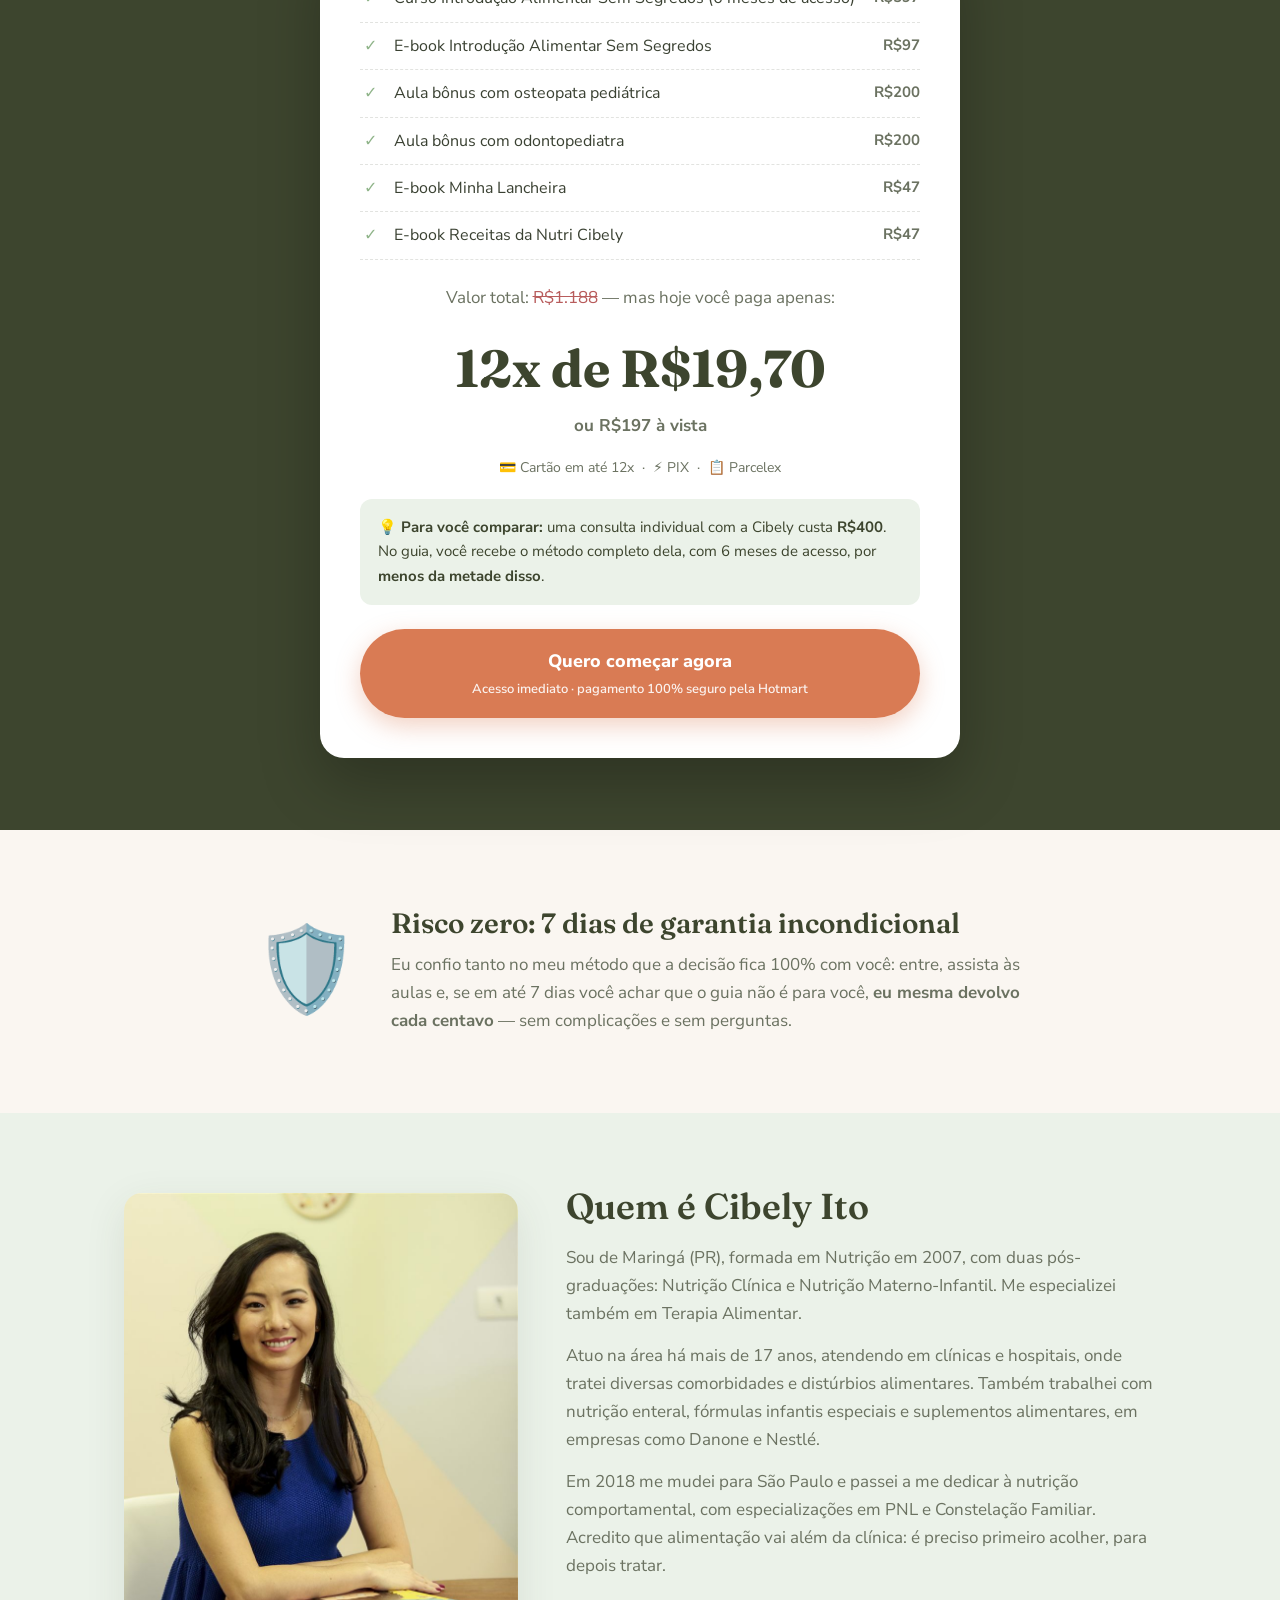
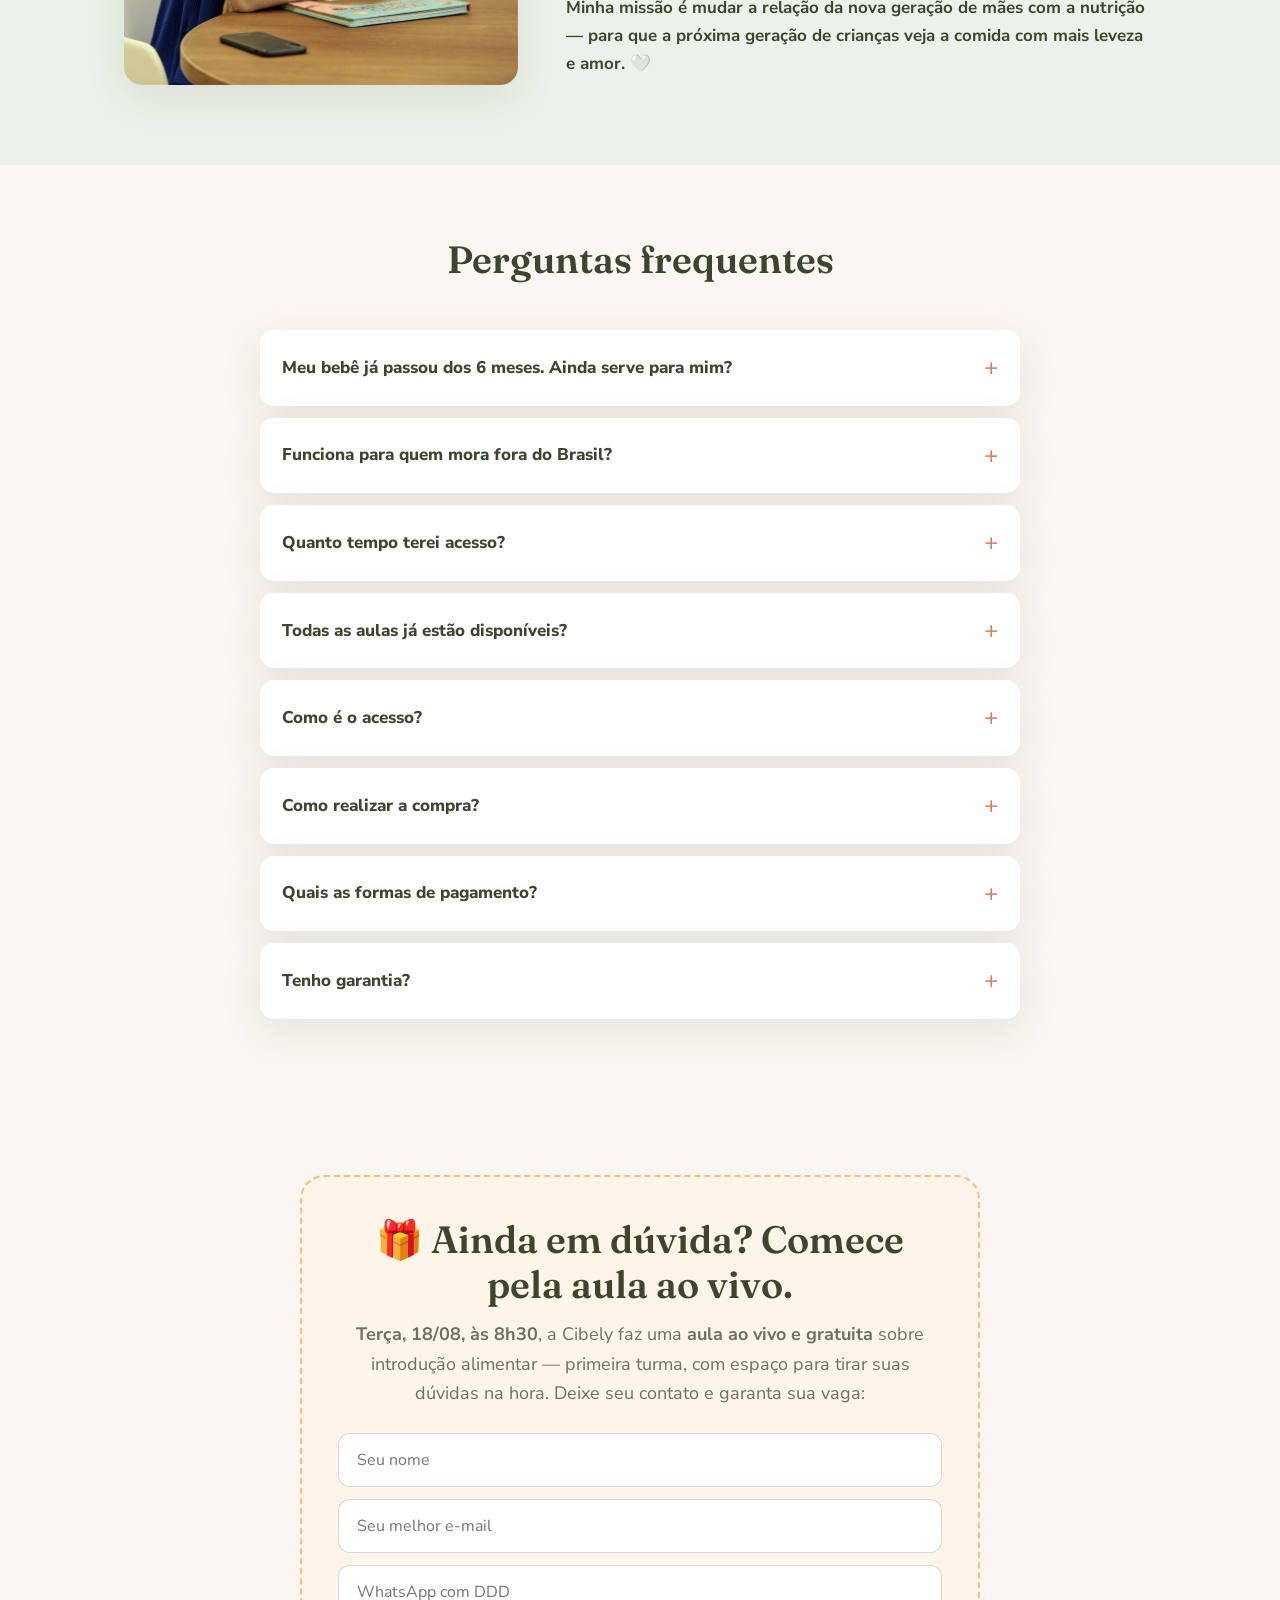
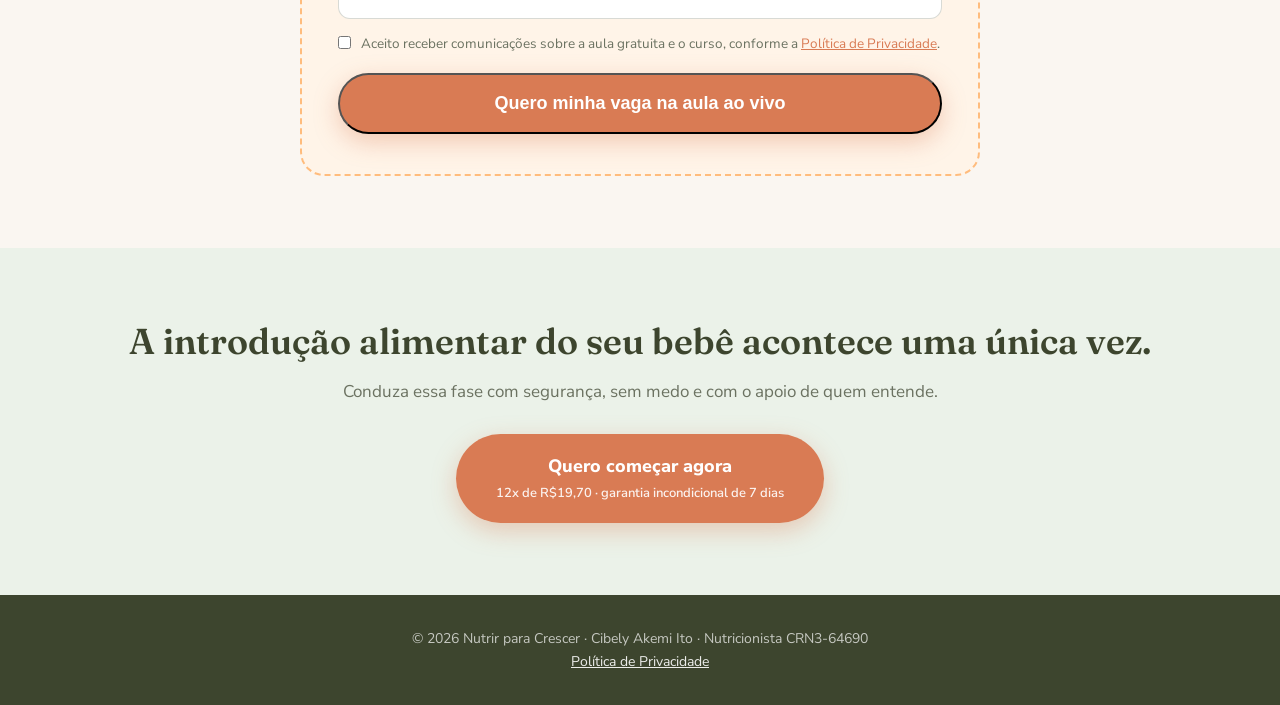
==== commit 2373af11: "Anuncia a data da aula no bloco da home (ultima copy antiga) Co-Authored-By: Claude Opus 5 <noreply@" ====
--- a/index.html
+++ b/index.html
@@ -544,15 +544,16 @@
     </div>
   </section>
 
-  <!-- ===== AULA GRÁTIS / LISTA DE ESPERA ===== -->
+  <!-- ===== AULA AO VIVO — 18/08, 8h30 ===== -->
   <section class="aula-gratis" id="aula-gratis">
     <div class="wrap">
       <div class="caixa-lista">
         <div class="titulo-secao" style="margin-bottom:24px">
-          <h2>🎁 Ainda em dúvida? Experimente primeiro.</h2>
-          <p>A Cibely está preparando uma <strong>aula gratuita</strong> sobre introdução alimentar — pode ser em vídeo ou ao vivo, <strong>exclusiva para quem estiver na lista</strong>. Deixe seu contato e seja avisada em primeira mão:</p>
+          <h2>🎁 Ainda em dúvida? Comece pela aula ao vivo.</h2>
+          <p><strong>Terça, 18/08, às 8h30</strong>, a Cibely faz uma <strong>aula ao vivo e gratuita</strong> sobre introdução alimentar — primeira turma, com espaço para tirar suas dúvidas na hora. Deixe seu contato e garanta sua vaga:</p>
         </div>
         <form id="form-lista" action="https://docs.google.com/forms/d/e/1FAIpQLSf5_hrBWaJWvSB0HQ-dVeaftAwNBV72wIuiOvU0LccPDCa3ug/formResponse" method="POST" target="iframe-oculto">
+          <input type="hidden" name="entry.218738770" value="home">
           <div class="campos">
             <input type="text" name="entry.292821919" placeholder="Seu nome" required aria-label="Seu nome">
             <input type="email" name="entry.904373471" placeholder="Seu melhor e-mail" required aria-label="Seu melhor e-mail">
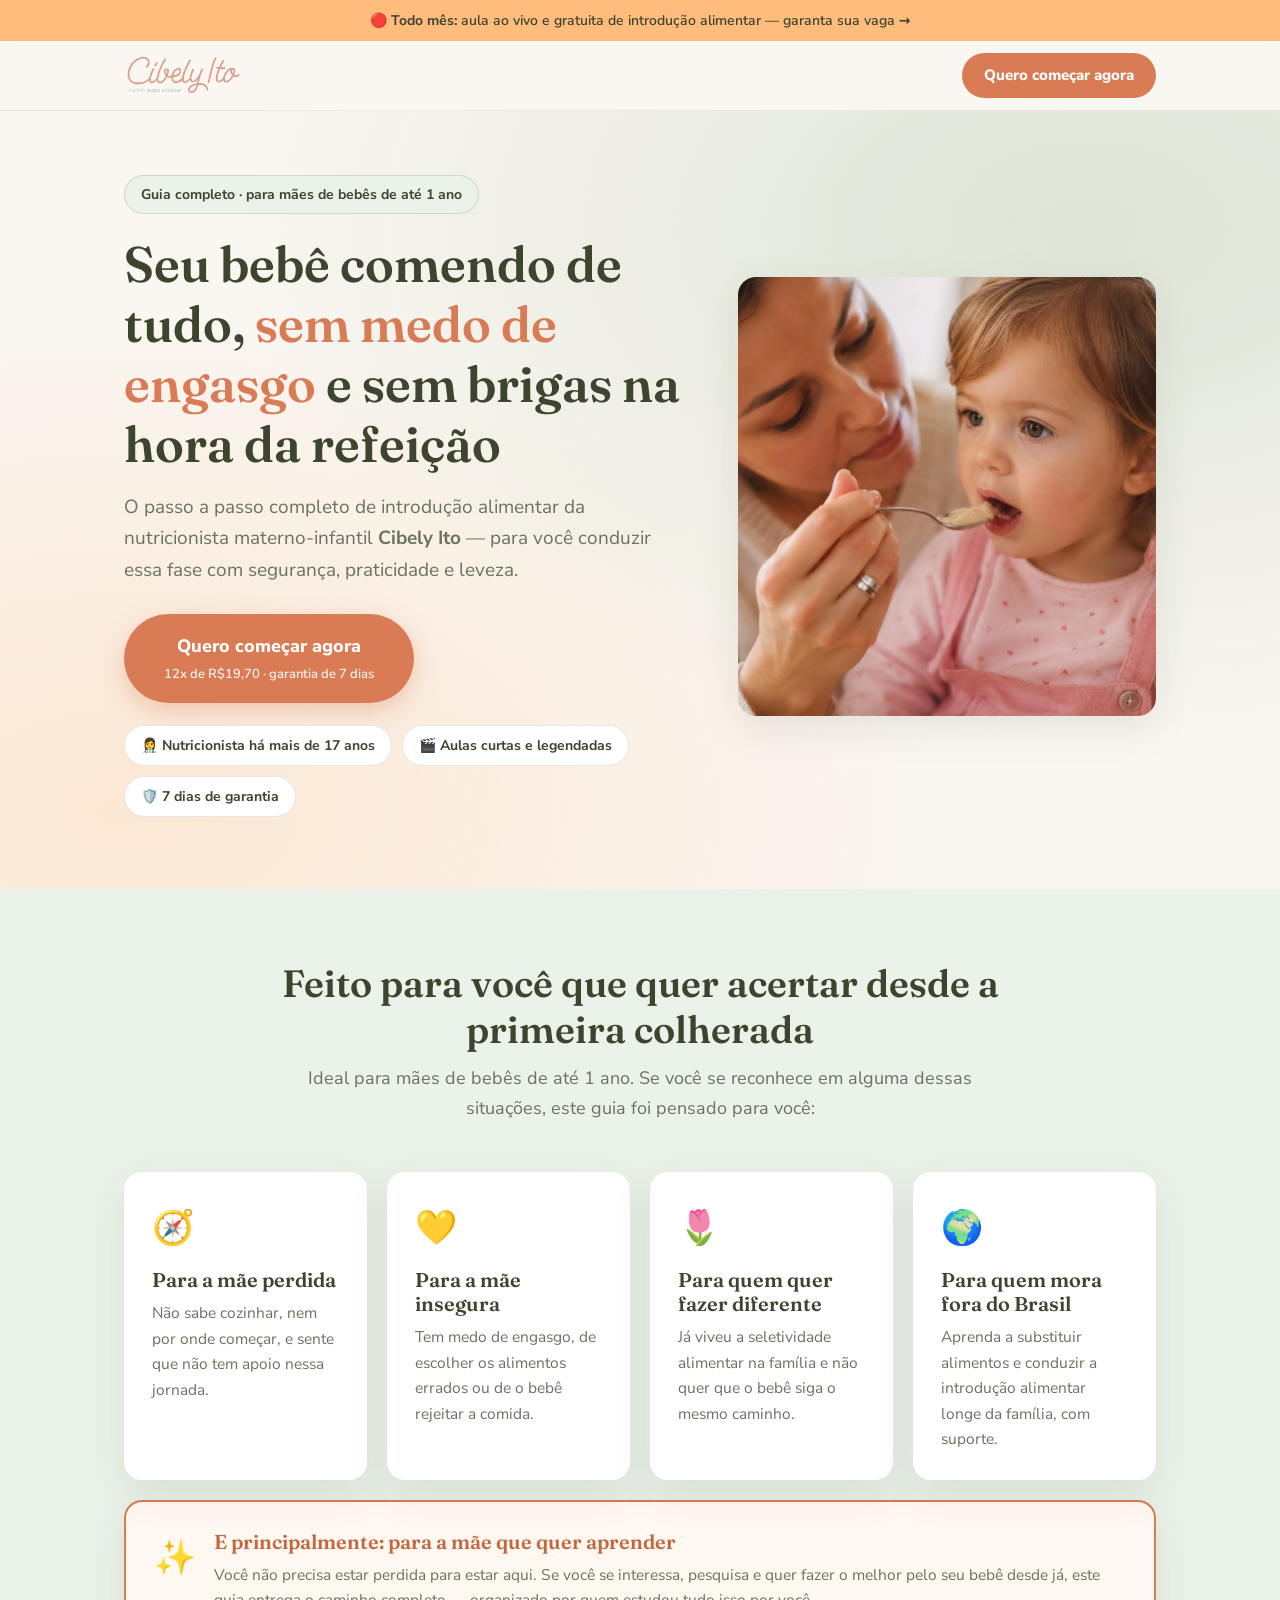
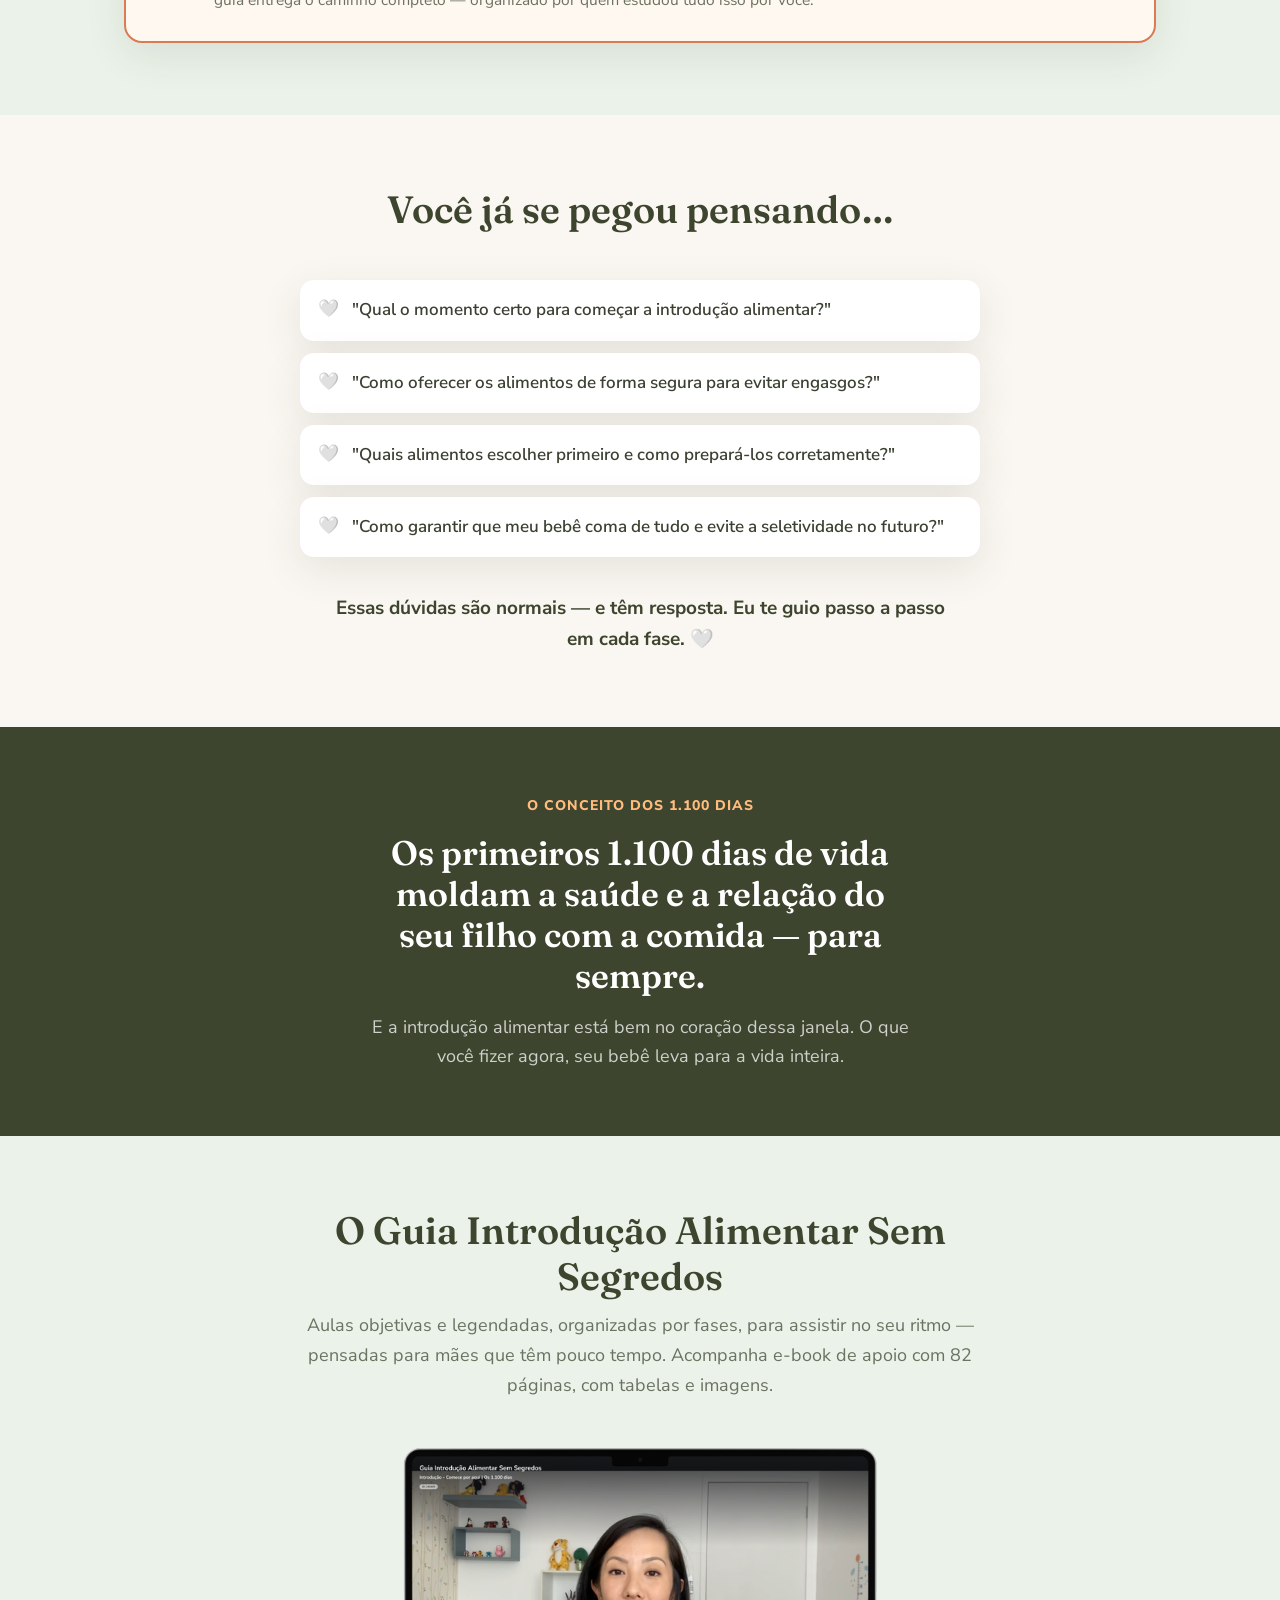
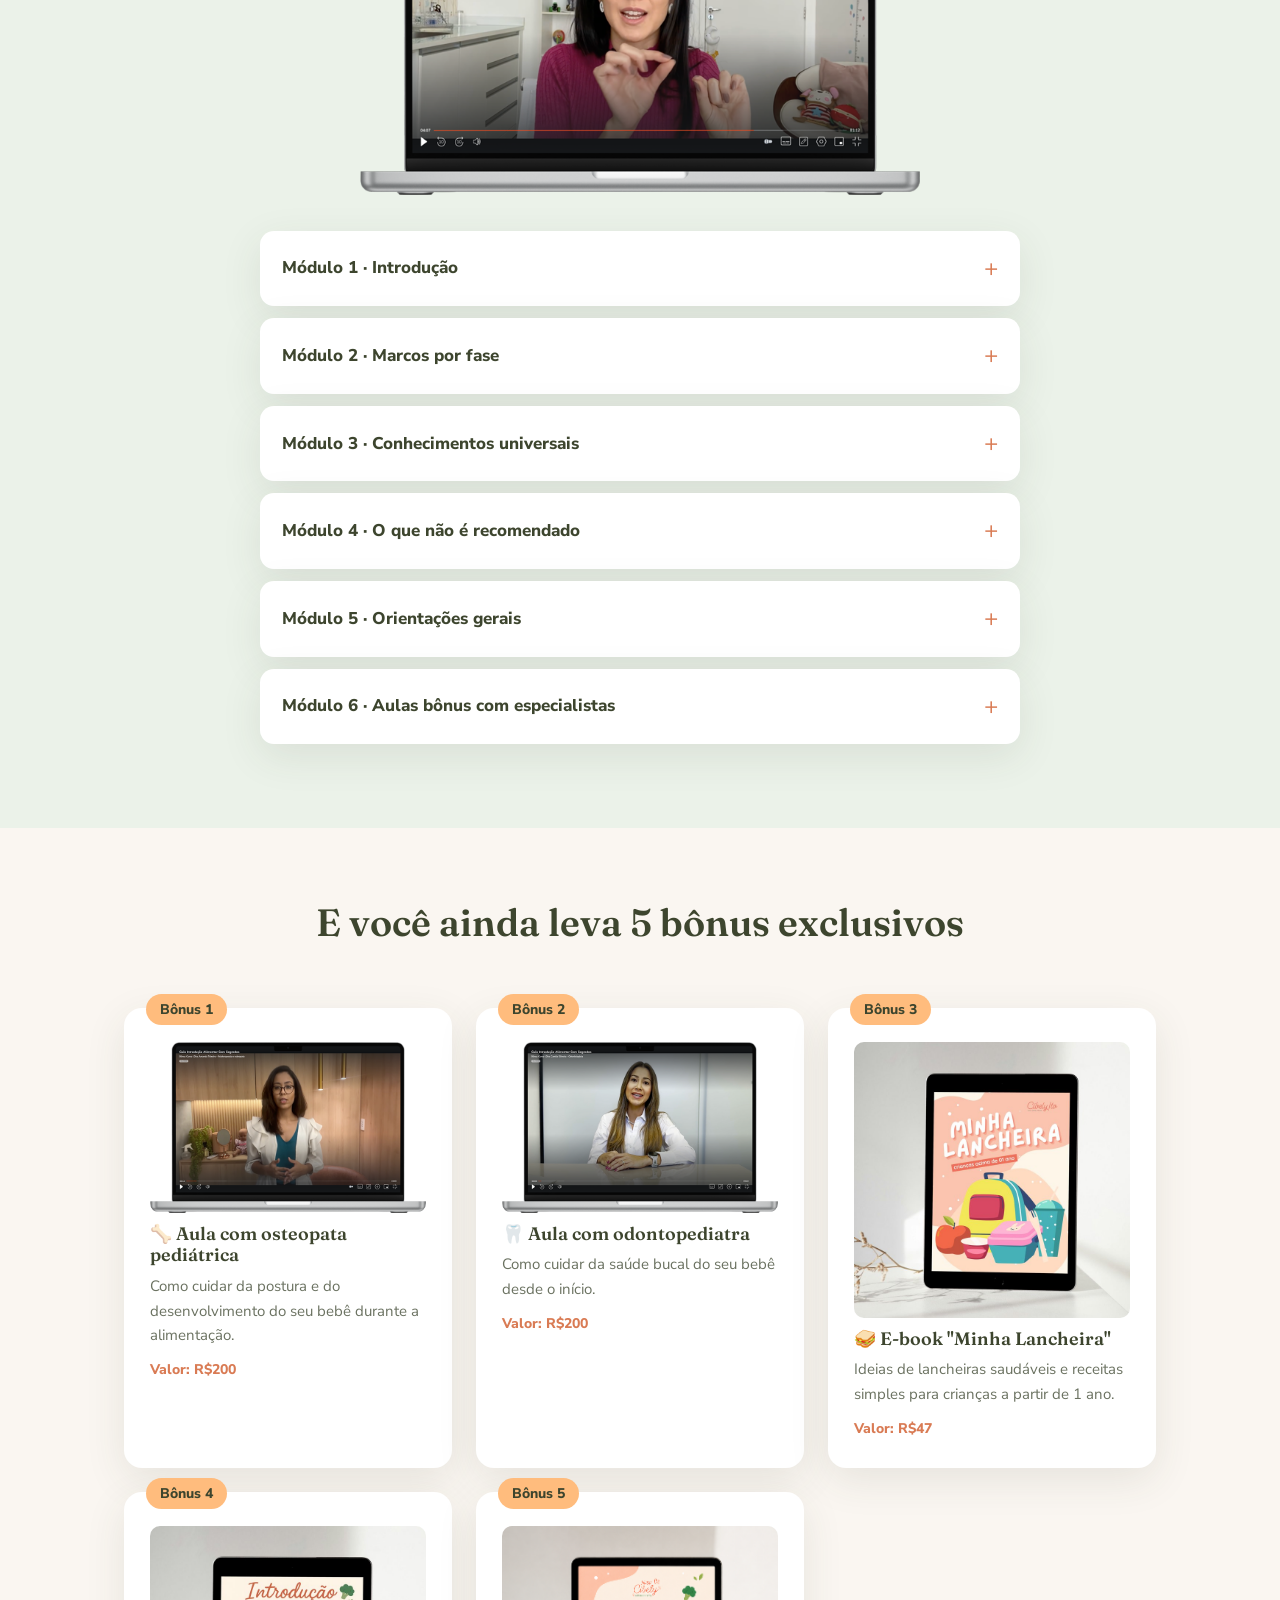
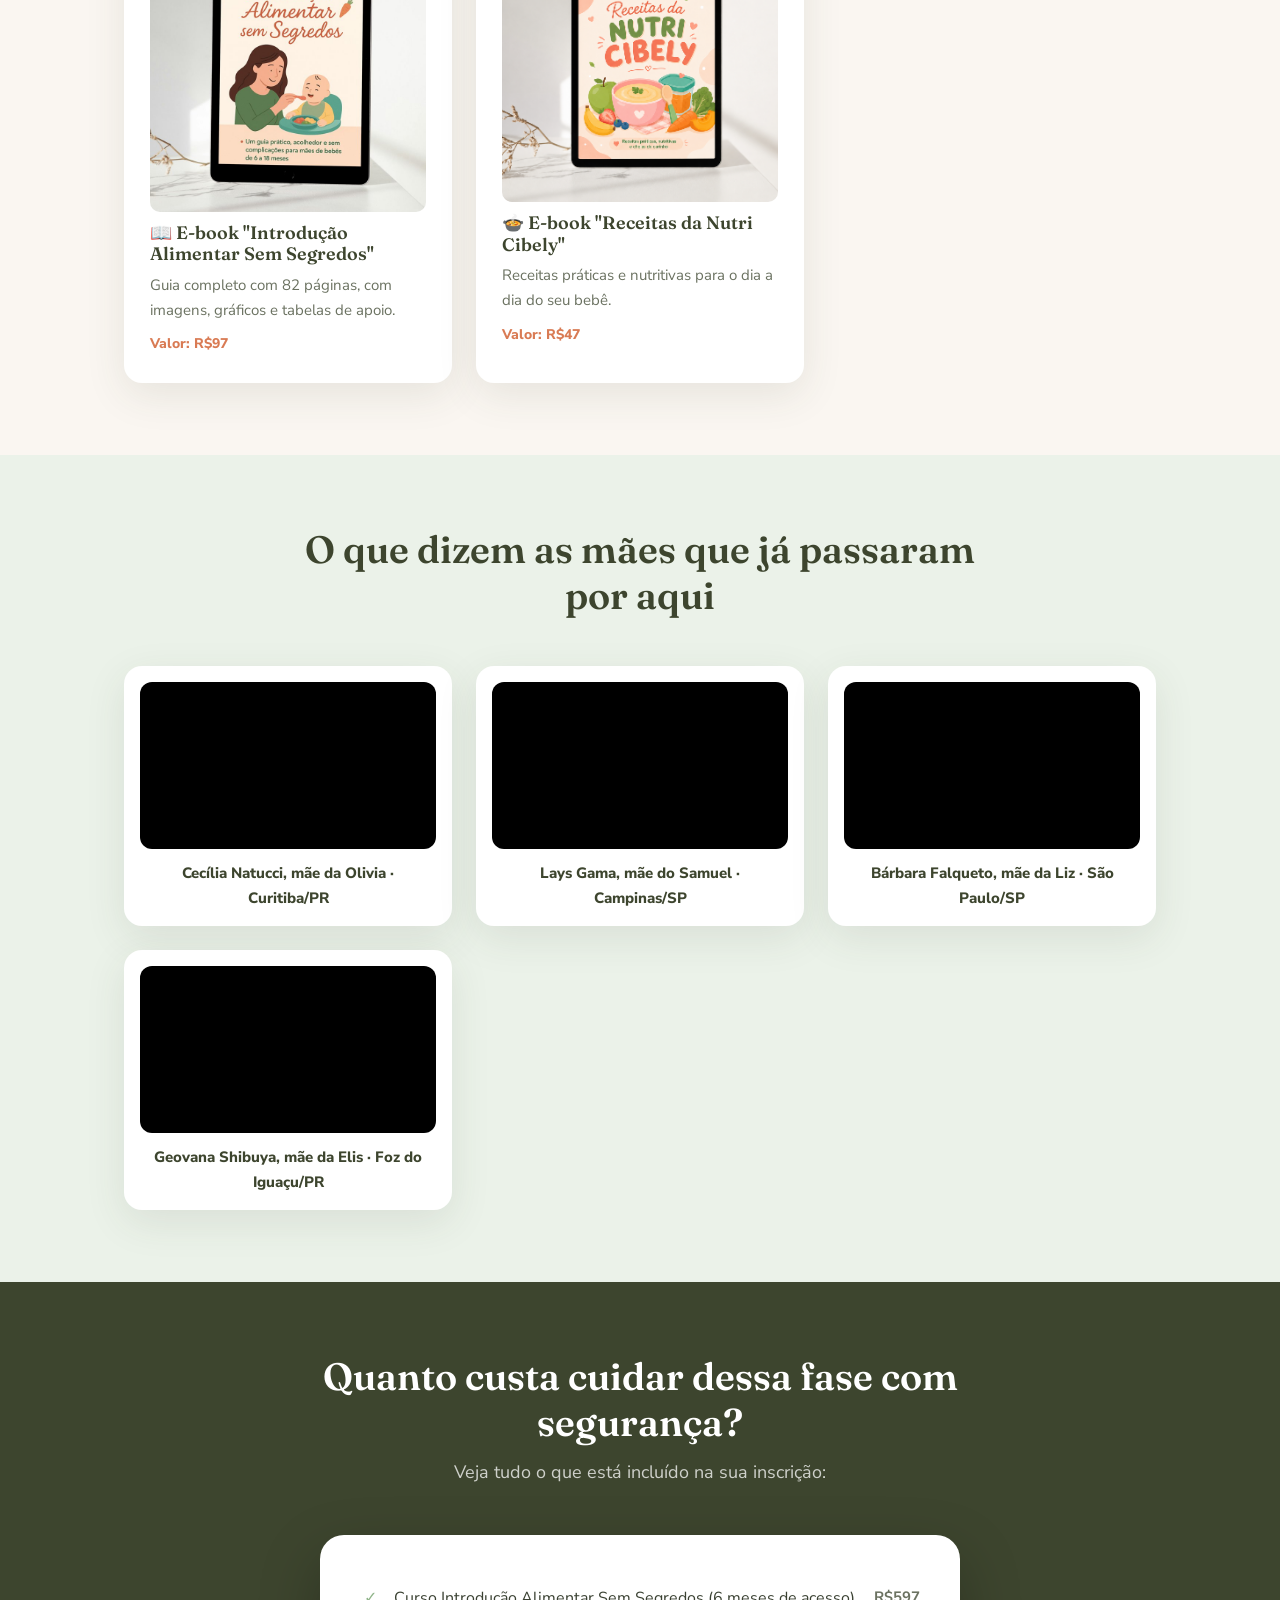
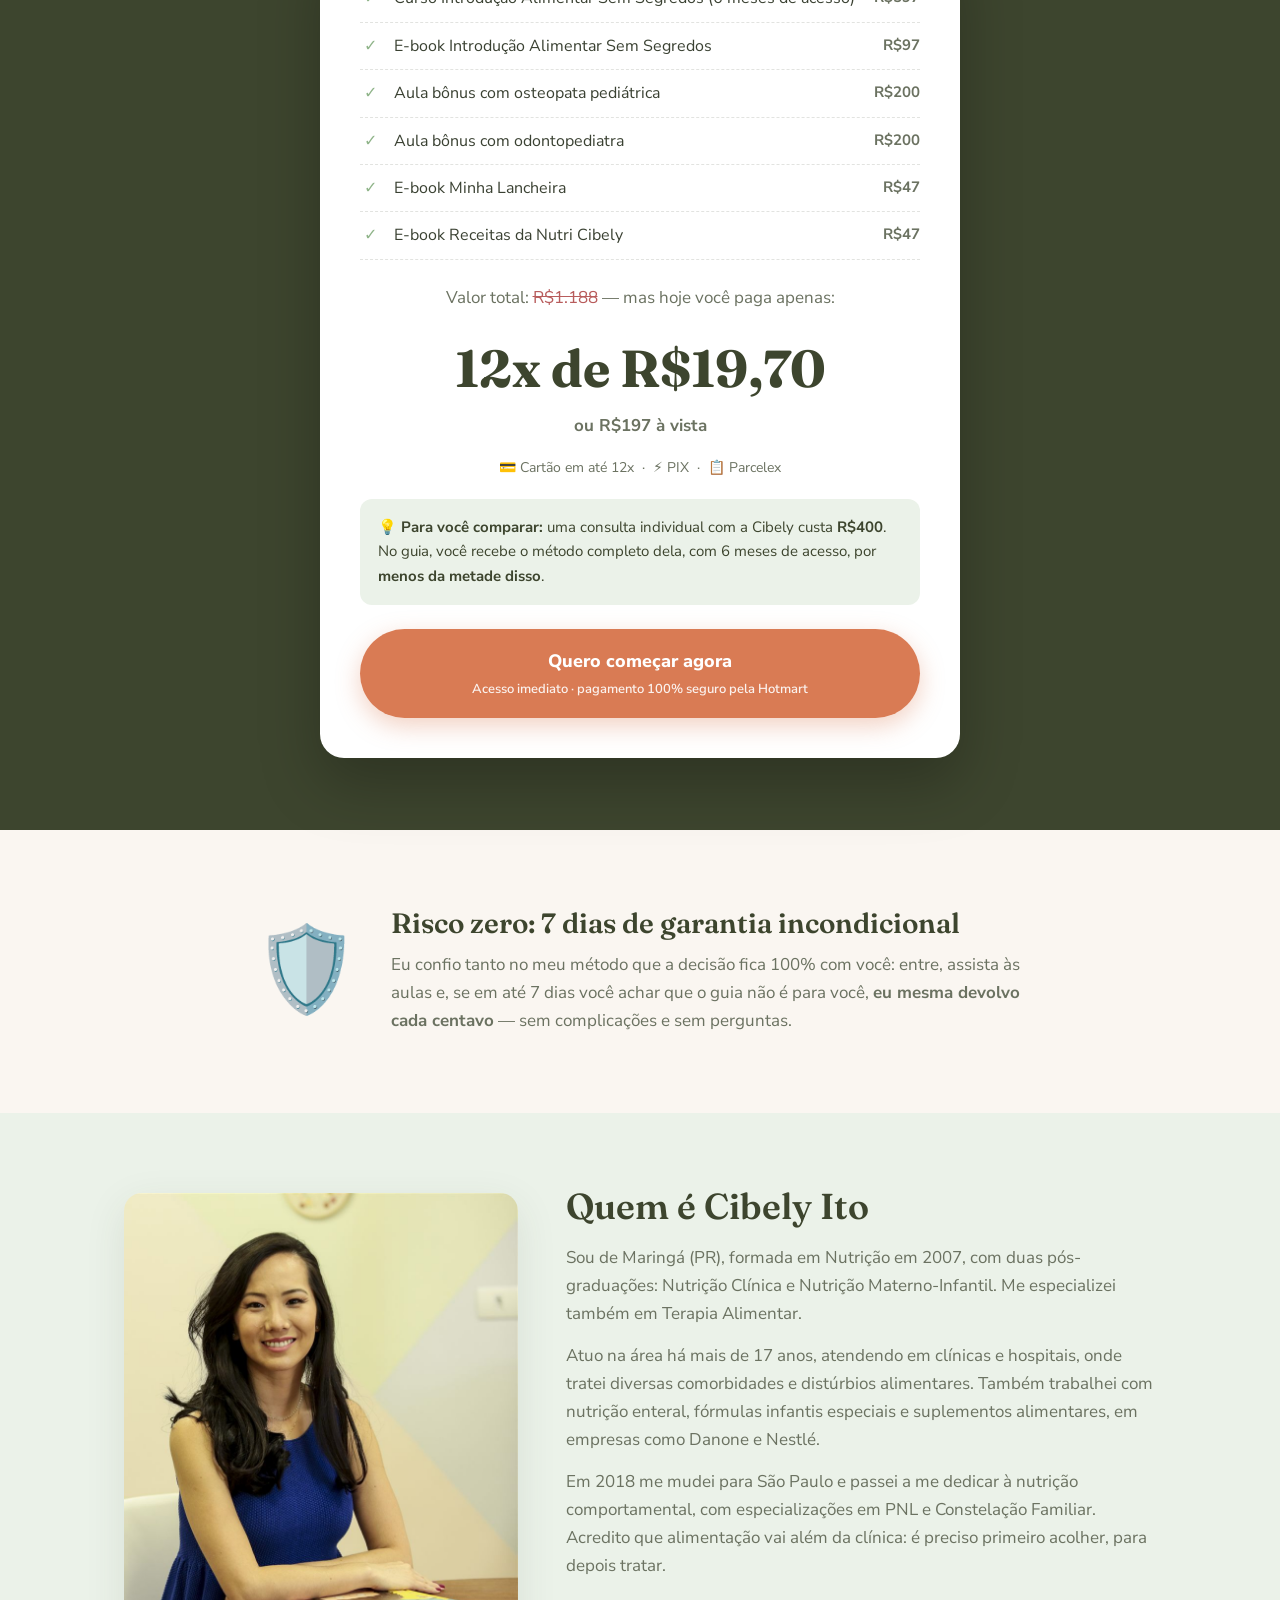
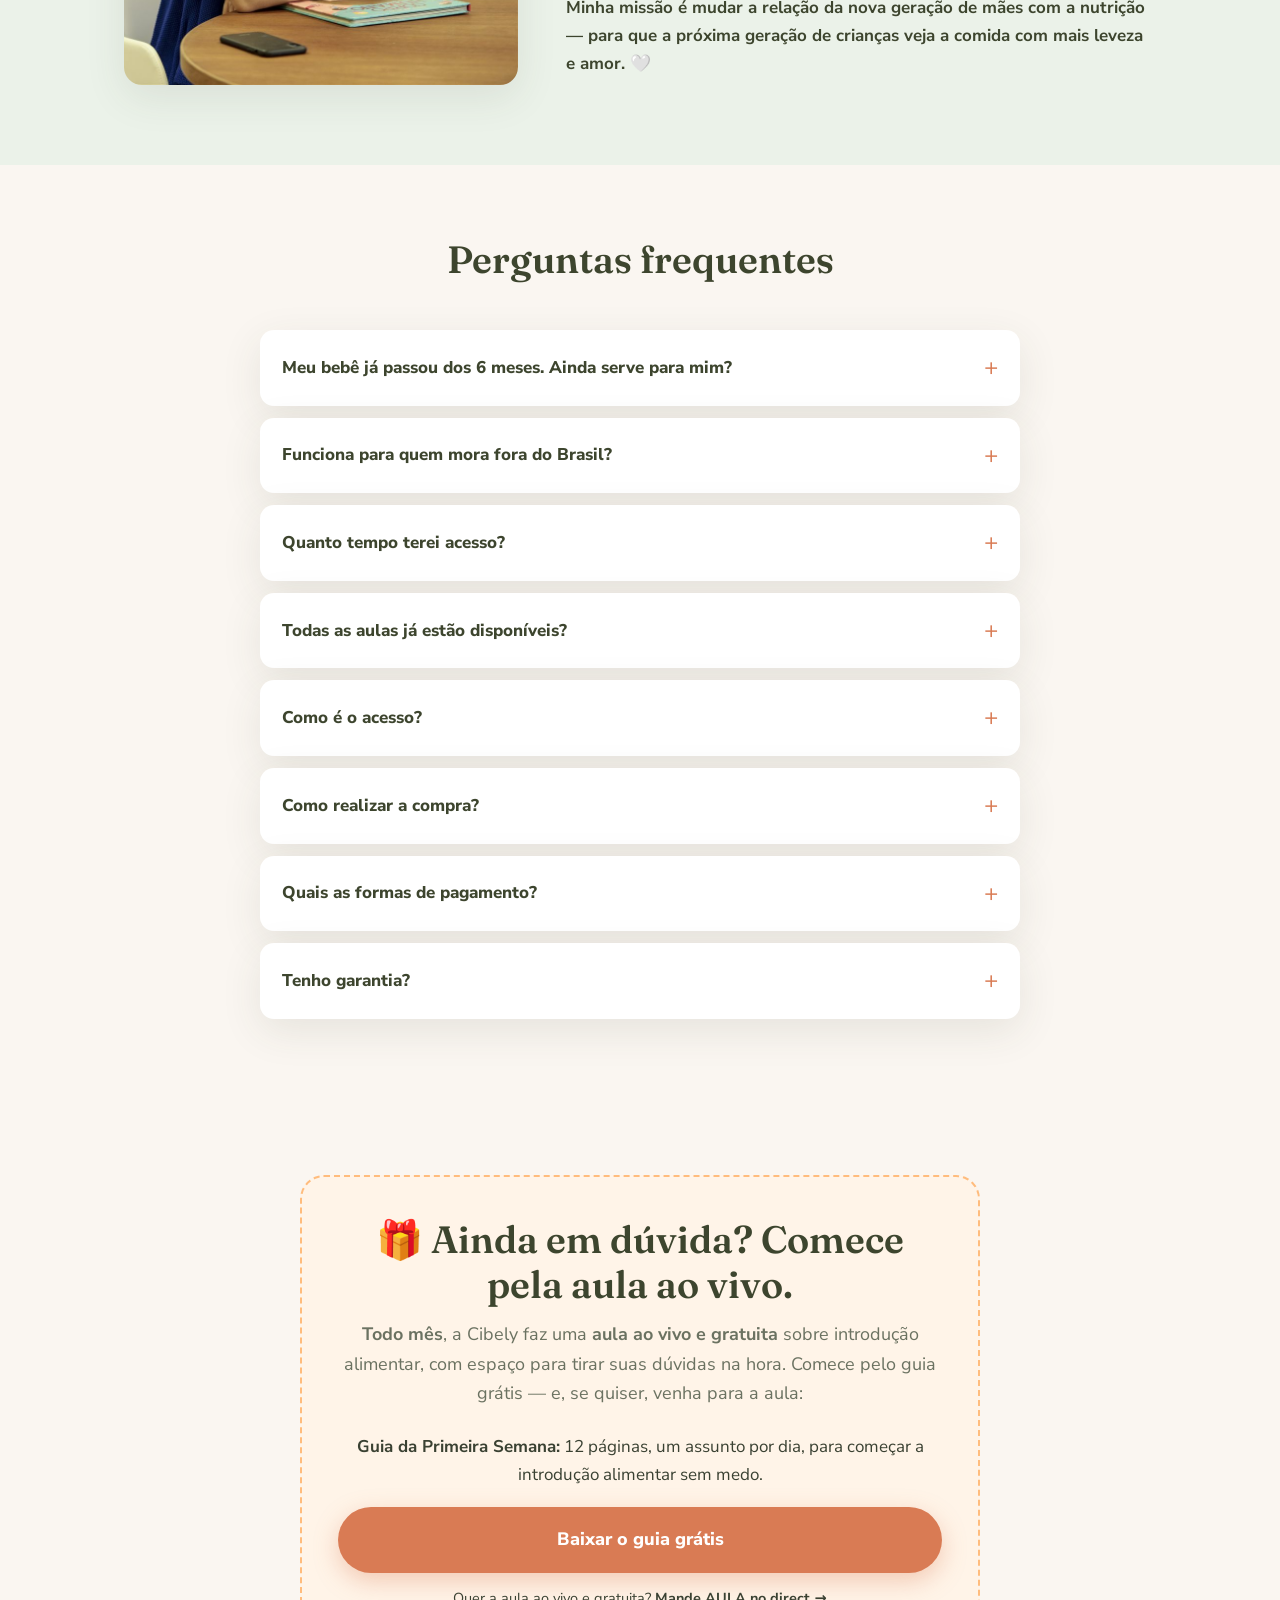
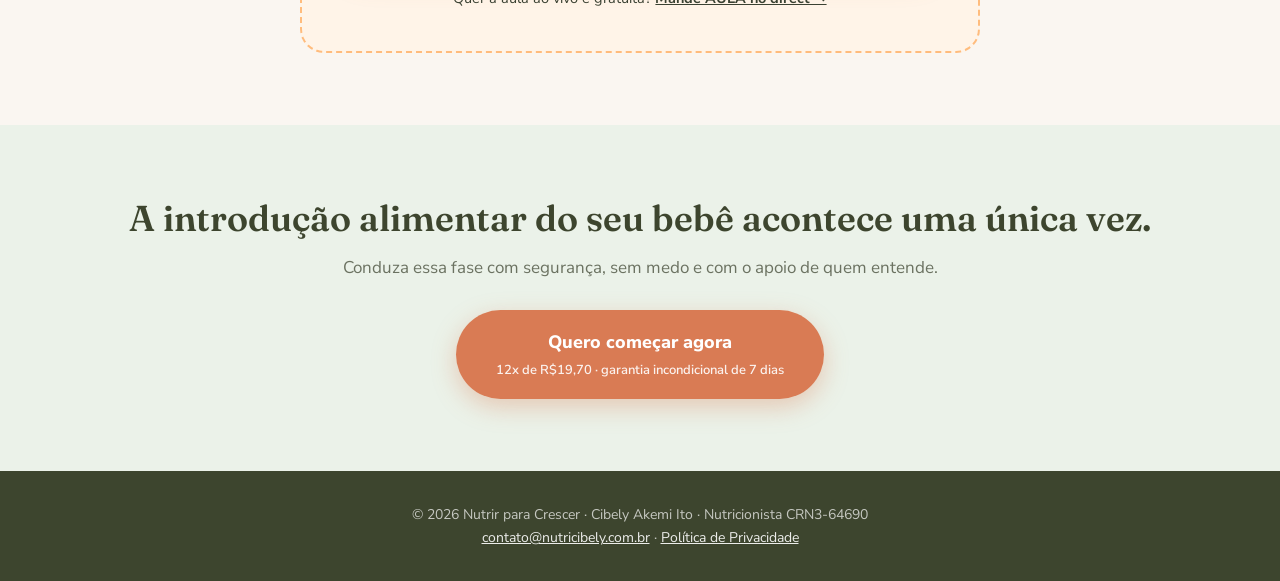
==== commit 259e0c4f: "Tira as datas da aula e troca o formulario pelo guia gratis - /aula-gratis, home e /instagram sem da" ====
--- a/index.html
+++ b/index.html
@@ -238,7 +238,7 @@
 <body>
 
   <!-- ===== FAIXA DE AVISO ===== -->
-  <a class="aviso-topo" href="#aula-gratis">🔴 <strong>Terça, 18/08, 8h30:</strong> aula ao vivo e gratuita de introdução alimentar — garanta sua vaga →</a>
+  <a class="aviso-topo" href="#aula-gratis">🔴 <strong>Todo mês:</strong> aula ao vivo e gratuita de introdução alimentar — garanta sua vaga →</a>
 
   <!-- ===== BARRA SUPERIOR ===== -->
   <header class="topo">
@@ -544,29 +544,22 @@
     </div>
   </section>
 
-  <!-- ===== AULA AO VIVO — 18/08, 8h30 ===== -->
+  <!-- ===== AULA AO VIVO (MENSAL) ===== -->
   <section class="aula-gratis" id="aula-gratis">
     <div class="wrap">
       <div class="caixa-lista">
         <div class="titulo-secao" style="margin-bottom:24px">
           <h2>🎁 Ainda em dúvida? Comece pela aula ao vivo.</h2>
-          <p><strong>Terça, 18/08, às 8h30</strong>, a Cibely faz uma <strong>aula ao vivo e gratuita</strong> sobre introdução alimentar — primeira turma, com espaço para tirar suas dúvidas na hora. Deixe seu contato e garanta sua vaga:</p>
-        </div>
-        <form id="form-lista" action="https://docs.google.com/forms/d/e/1FAIpQLSf5_hrBWaJWvSB0HQ-dVeaftAwNBV72wIuiOvU0LccPDCa3ug/formResponse" method="POST" target="iframe-oculto">
-          <input type="hidden" name="entry.218738770" value="home">
-          <div class="campos">
-            <input type="text" name="entry.292821919" placeholder="Seu nome" required aria-label="Seu nome">
-            <input type="email" name="entry.904373471" placeholder="Seu melhor e-mail" required aria-label="Seu melhor e-mail">
-            <input type="tel" name="entry.1948208230" placeholder="WhatsApp com DDD" required aria-label="WhatsApp com DDD">
-          </div>
-          <label class="consentimento">
-            <input type="checkbox" required>
-            <span>Aceito receber comunicações sobre a aula gratuita e o curso, conforme a <a href="politica-privacidade.html" target="_blank">Política de Privacidade</a>.</span>
-          </label>
-          <button type="submit" class="btn">Quero minha vaga na aula ao vivo</button>
-        </form>
-        <p class="sucesso" id="msg-sucesso">💚 Vaga garantida! Te espero na terça, 18/08, às 8h30 — você recebe o link de acesso antes de começar.</p>
-        <iframe name="iframe-oculto" id="iframe-oculto" style="display:none"></iframe>
+          <p><strong>Todo mês</strong>, a Cibely faz uma <strong>aula ao vivo e gratuita</strong> sobre introdução alimentar, com espaço para tirar suas dúvidas na hora. Comece pelo guia grátis — e, se quiser, venha para a aula:</p>
+        </div>
+        <p style="text-align:center;margin-bottom:18px"><strong>Guia da Primeira Semana:</strong> 12 páginas, um assunto por dia, para começar a introdução alimentar sem medo.</p>
+        <a class="btn" id="btn-guia" href="/guia/Guia-da-Primeira-Semana.pdf" download data-goatcounter-click="site-guia-download" style="display:block;text-align:center">Baixar o guia grátis</a>
+        <div class="depois-guia" id="depois-guia" hidden style="margin-top:18px;padding:16px;border-radius:14px;background:rgba(127,143,110,.12);text-align:left;font-size:15px;line-height:1.5">
+          <p style="margin:0 0 8px"><strong>💚 Seu guia está baixando.</strong> Próximos passos, se quiser:</p>
+          <p style="margin:0 0 6px">📅 <strong>Aula ao vivo e gratuita, todo mês:</strong> <a href="https://ig.me/m/nutricibely?ref=w58499106" data-goatcounter-click="site-depois-aula" style="color:inherit;font-weight:700;text-decoration:underline">mande AULA no direct</a> e receba a data e o link do grupo.</p>
+          <p style="margin:0">💬 <strong>Consulta com a Cibely:</strong> <a href="https://wa.me/5511977242242?text=Oi%20Cibely%2C%20baixei%20o%20Guia%20da%20Primeira%20Semana%20e%20quero%20agendar%20uma%20consulta" data-goatcounter-click="site-depois-consulta" style="color:inherit;font-weight:700;text-decoration:underline">chamar no WhatsApp</a>.</p>
+        </div>
+        <p class="link-aula" style="text-align:center;margin-top:14px;font-size:14.5px">Quer a aula ao vivo e gratuita? <a href="https://ig.me/m/nutricibely?ref=w58499106" data-goatcounter-click="site-aula-direct" style="color:inherit;font-weight:700;text-decoration:underline">Mande AULA no direct →</a></p>
       </div>
     </div>
   </section>
@@ -587,7 +580,7 @@
   <footer>
     <div class="wrap">
       <p>© 2026 Nutrir para Crescer · Cibely Akemi Ito · Nutricionista CRN3-64690</p>
-      <p><a href="politica-privacidade.html">Política de Privacidade</a></p>
+      <p><a href="mailto:contato@nutricibely.com.br">contato@nutricibely.com.br</a> · <a href="politica-privacidade.html">Política de Privacidade</a></p>
     </div>
   </footer>
 
@@ -598,16 +591,8 @@
 
   <script>
     (function(){
-      var form = document.getElementById('form-lista');
-      var enviado = false;
-      form.addEventListener('submit', function(){ enviado = true; });
-      document.getElementById('iframe-oculto').addEventListener('load', function(){
-        if(enviado){
-          form.style.display = 'none';
-          document.getElementById('msg-sucesso').style.display = 'block';
-          if(window.goatcounter){ window.goatcounter.count({path:'site-lead-aula-gratis', title:'Cadastro na lista (site)', event:true}); }
-        }
-      });
+      var b = document.getElementById('btn-guia');
+      if(b){ b.addEventListener('click', function(){ document.getElementById('depois-guia').hidden = false; }); }
     })();
   </script>
   <script data-goatcounter="https://nutrirparacrescer.goatcounter.com/count" async src="//gc.zgo.at/count.js"></script>
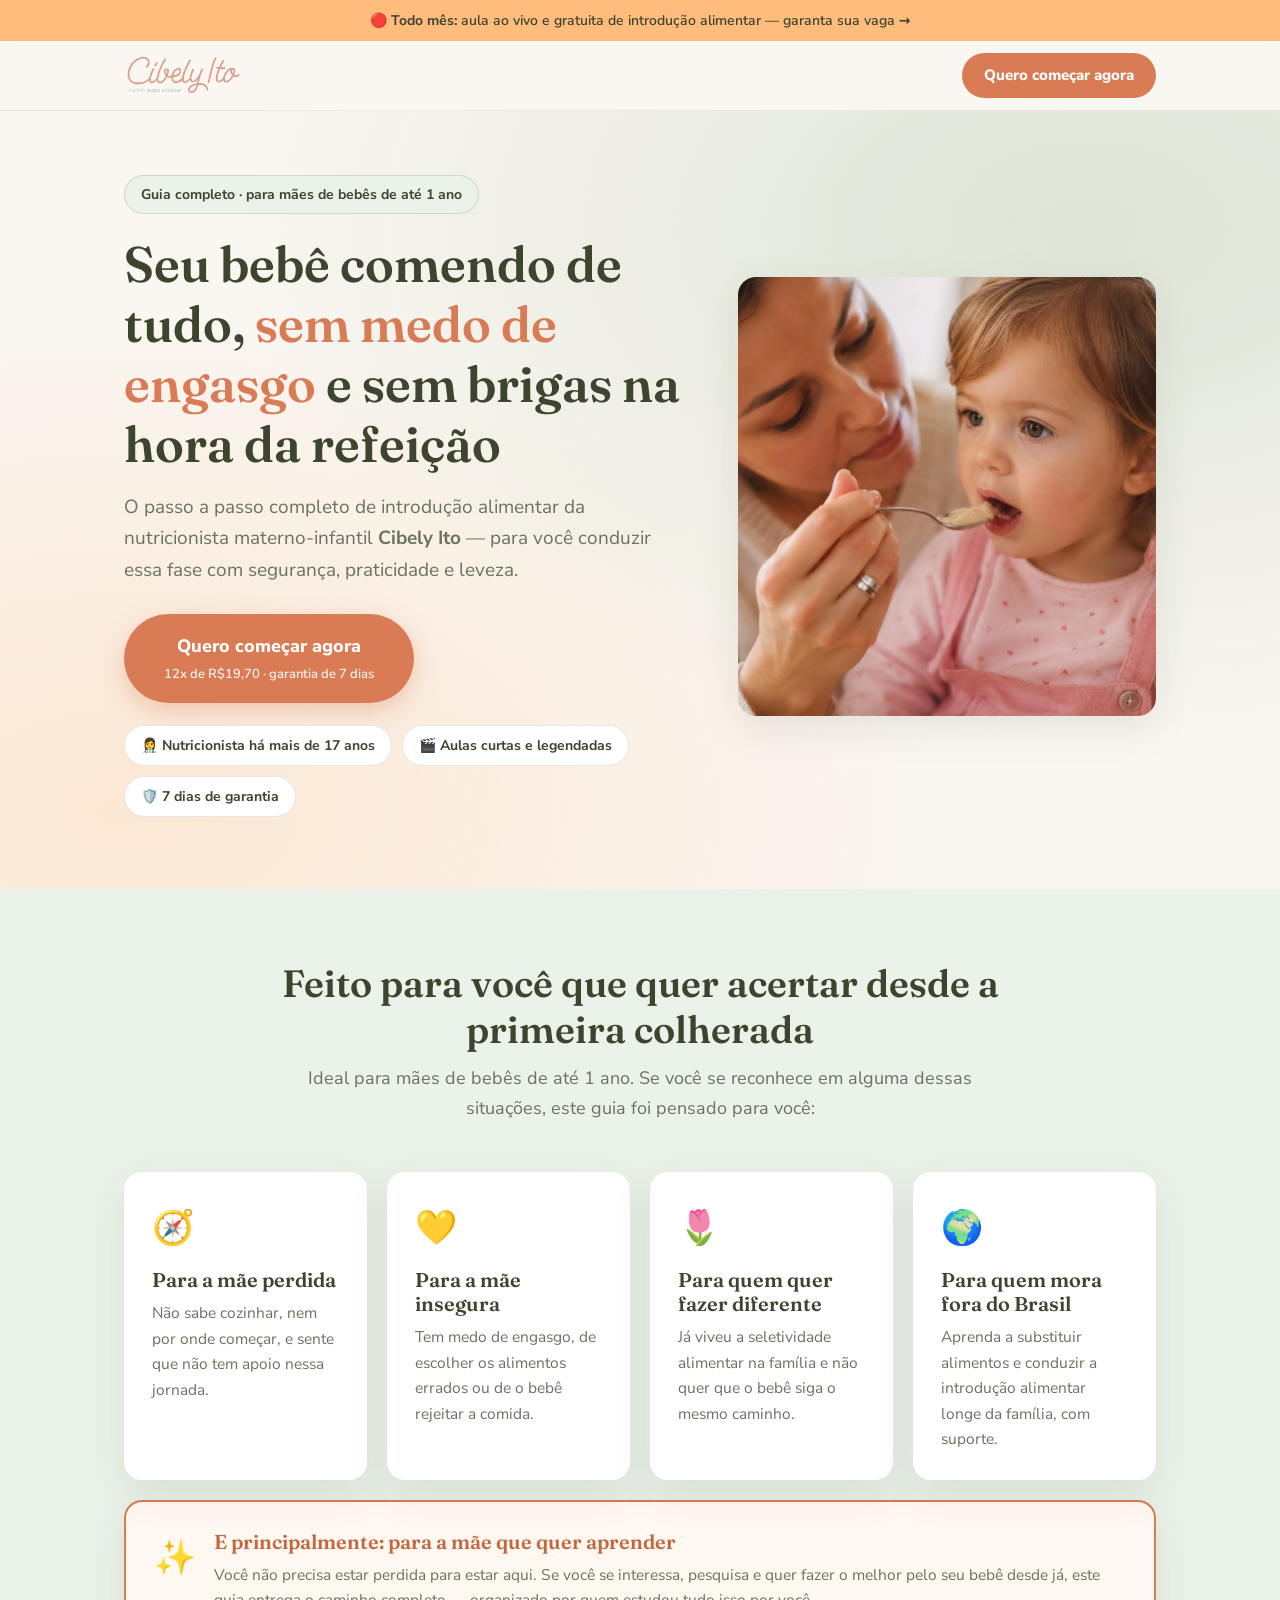
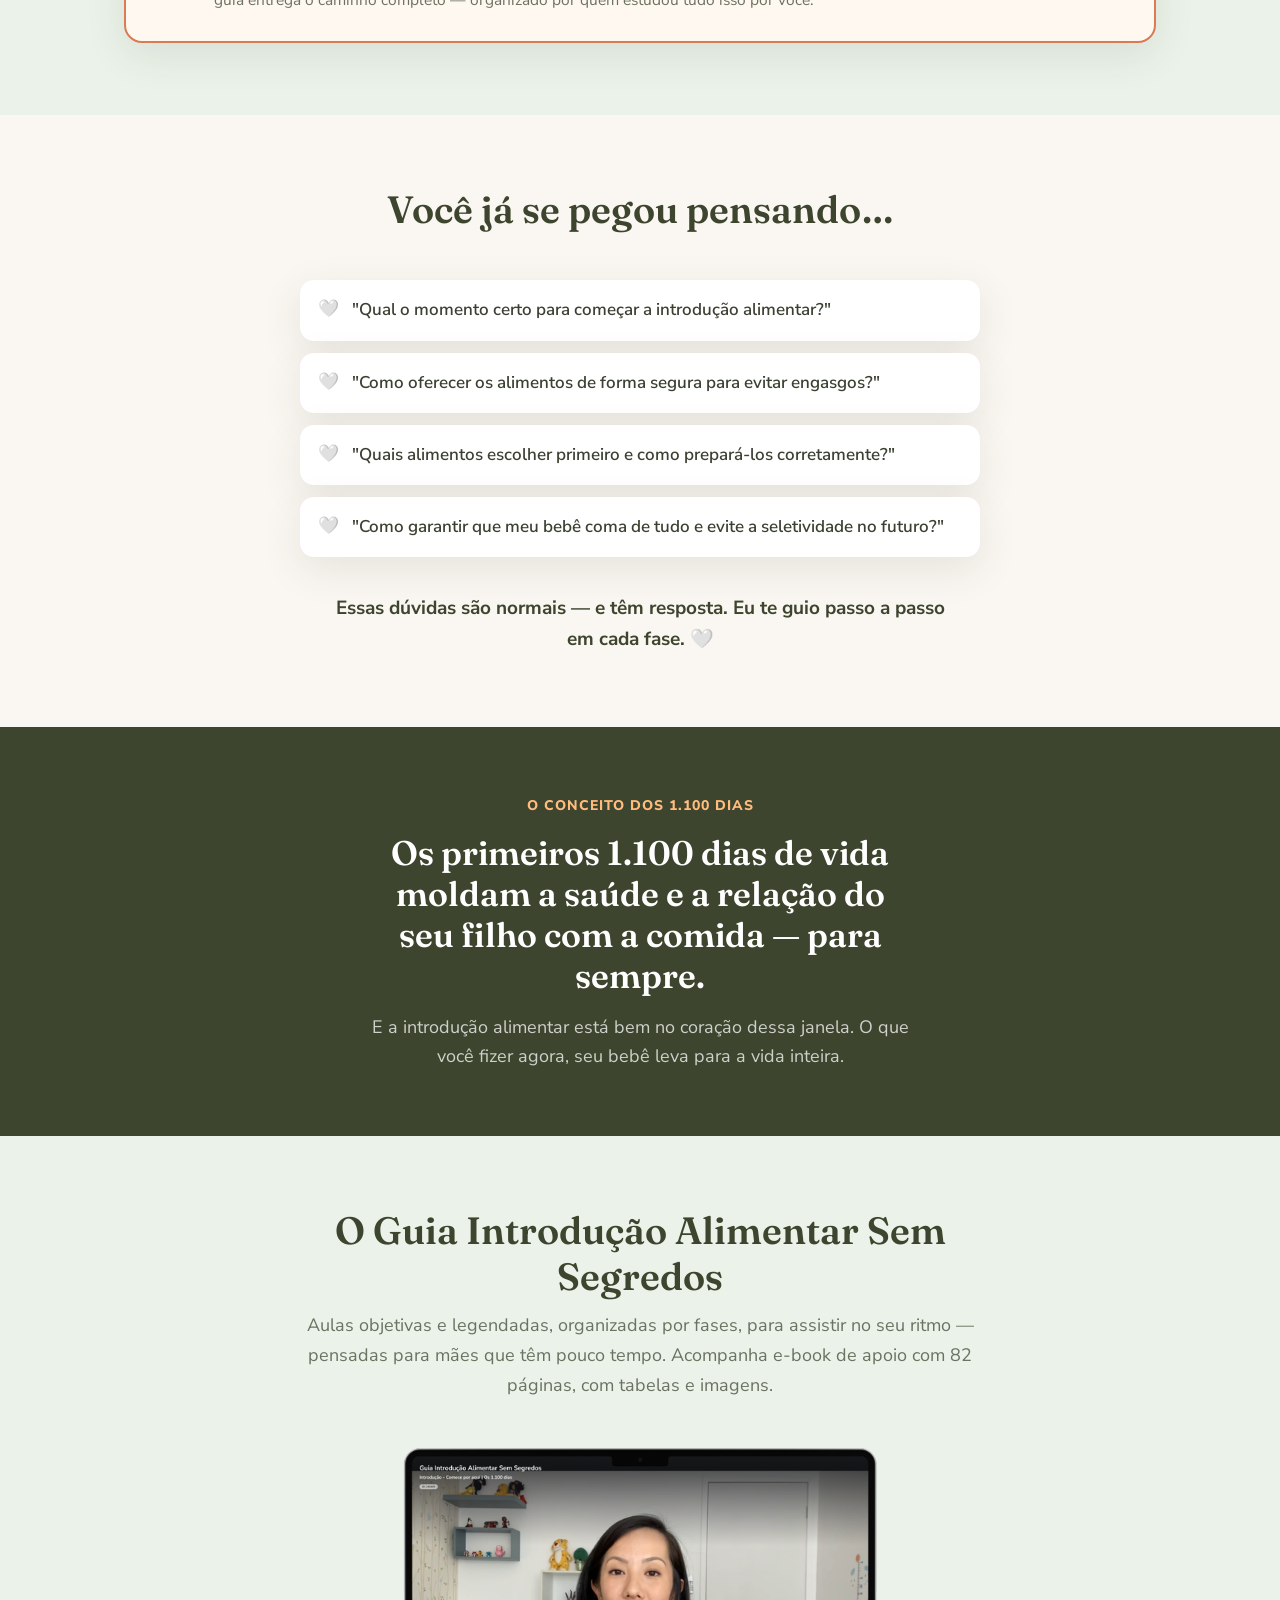
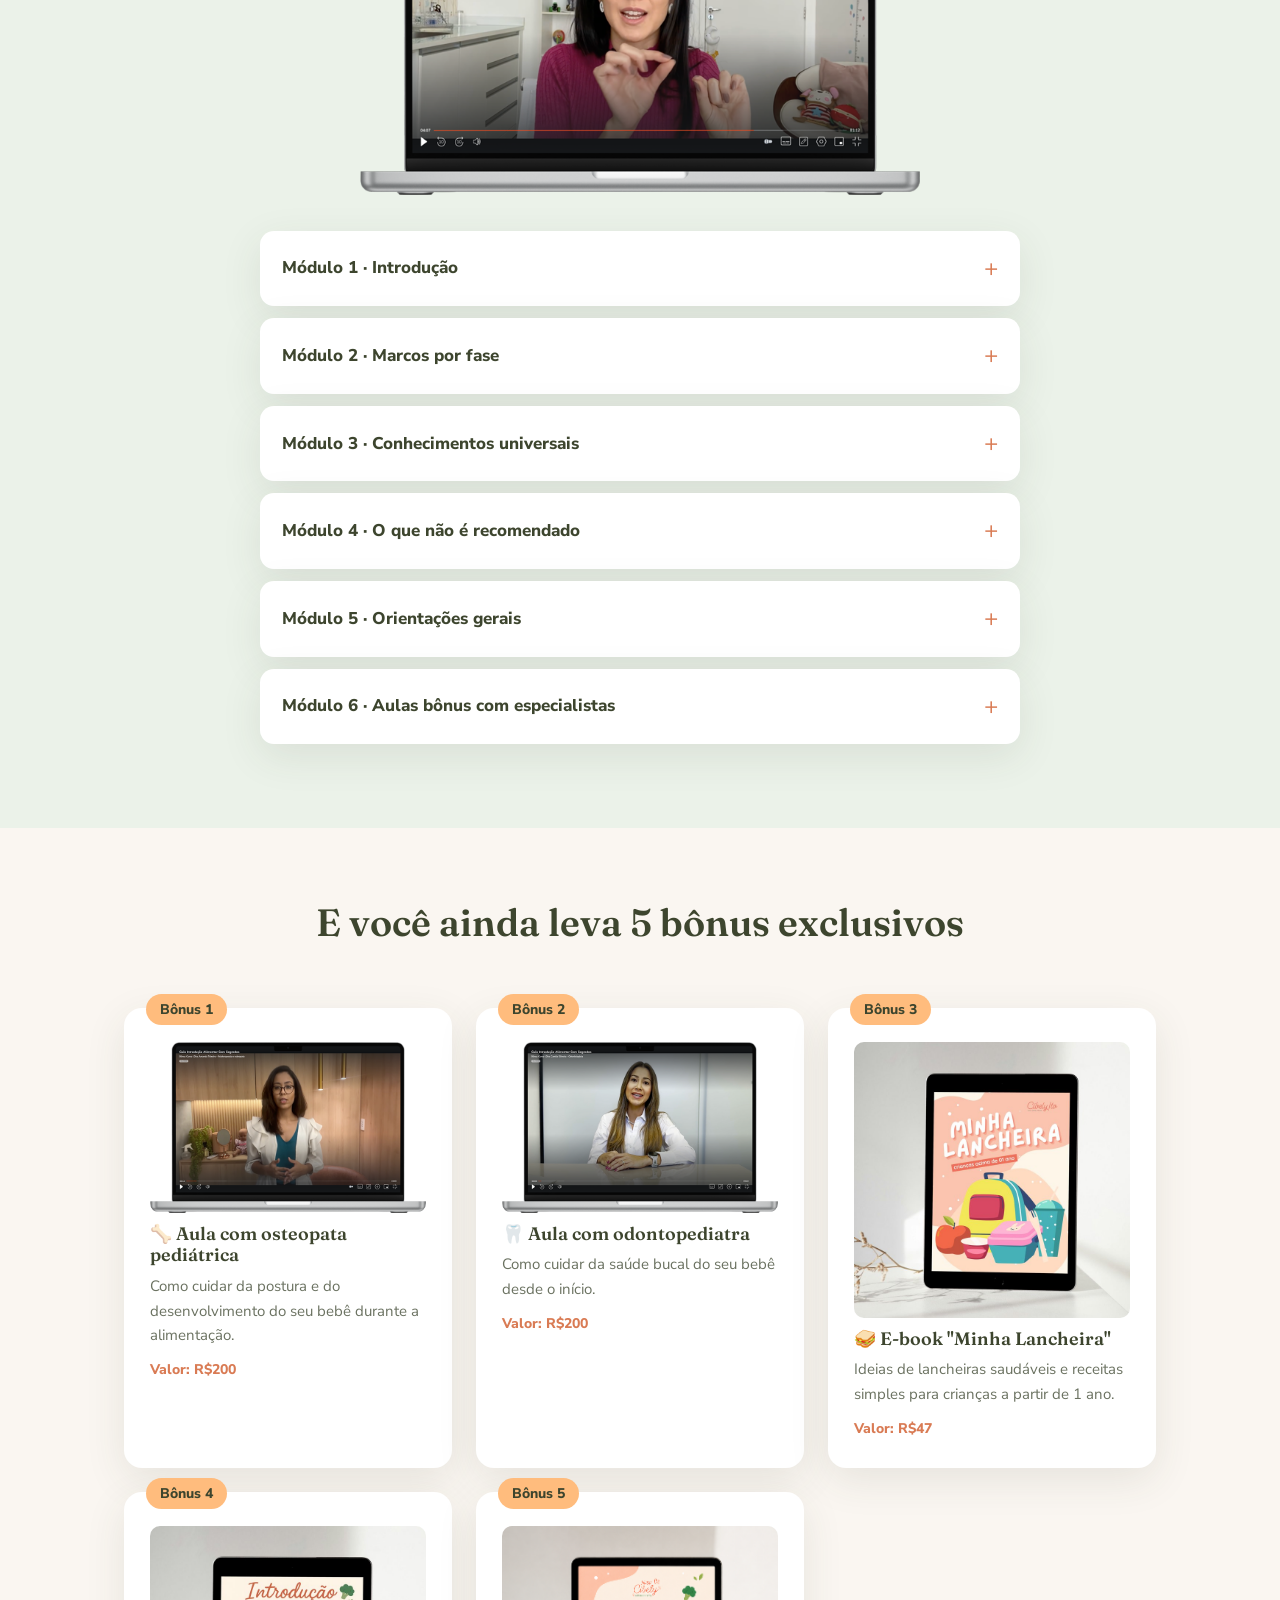
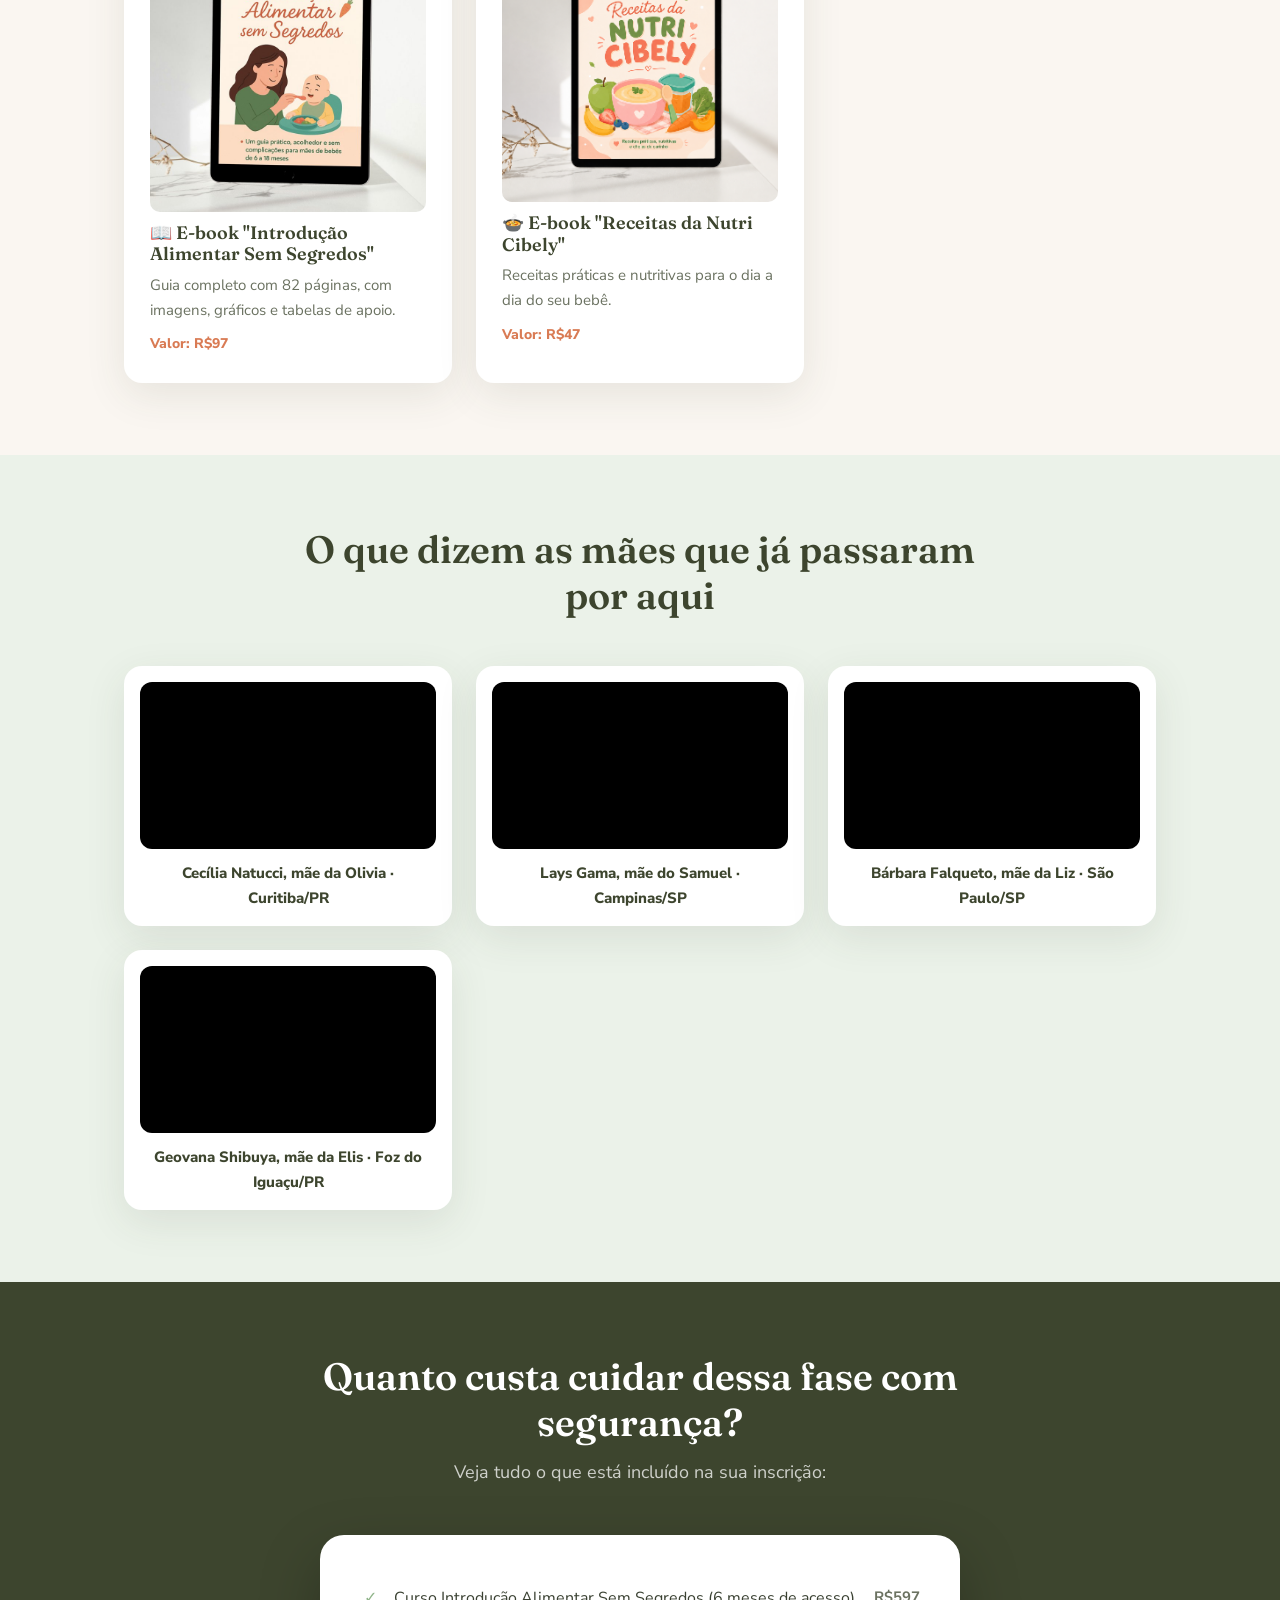
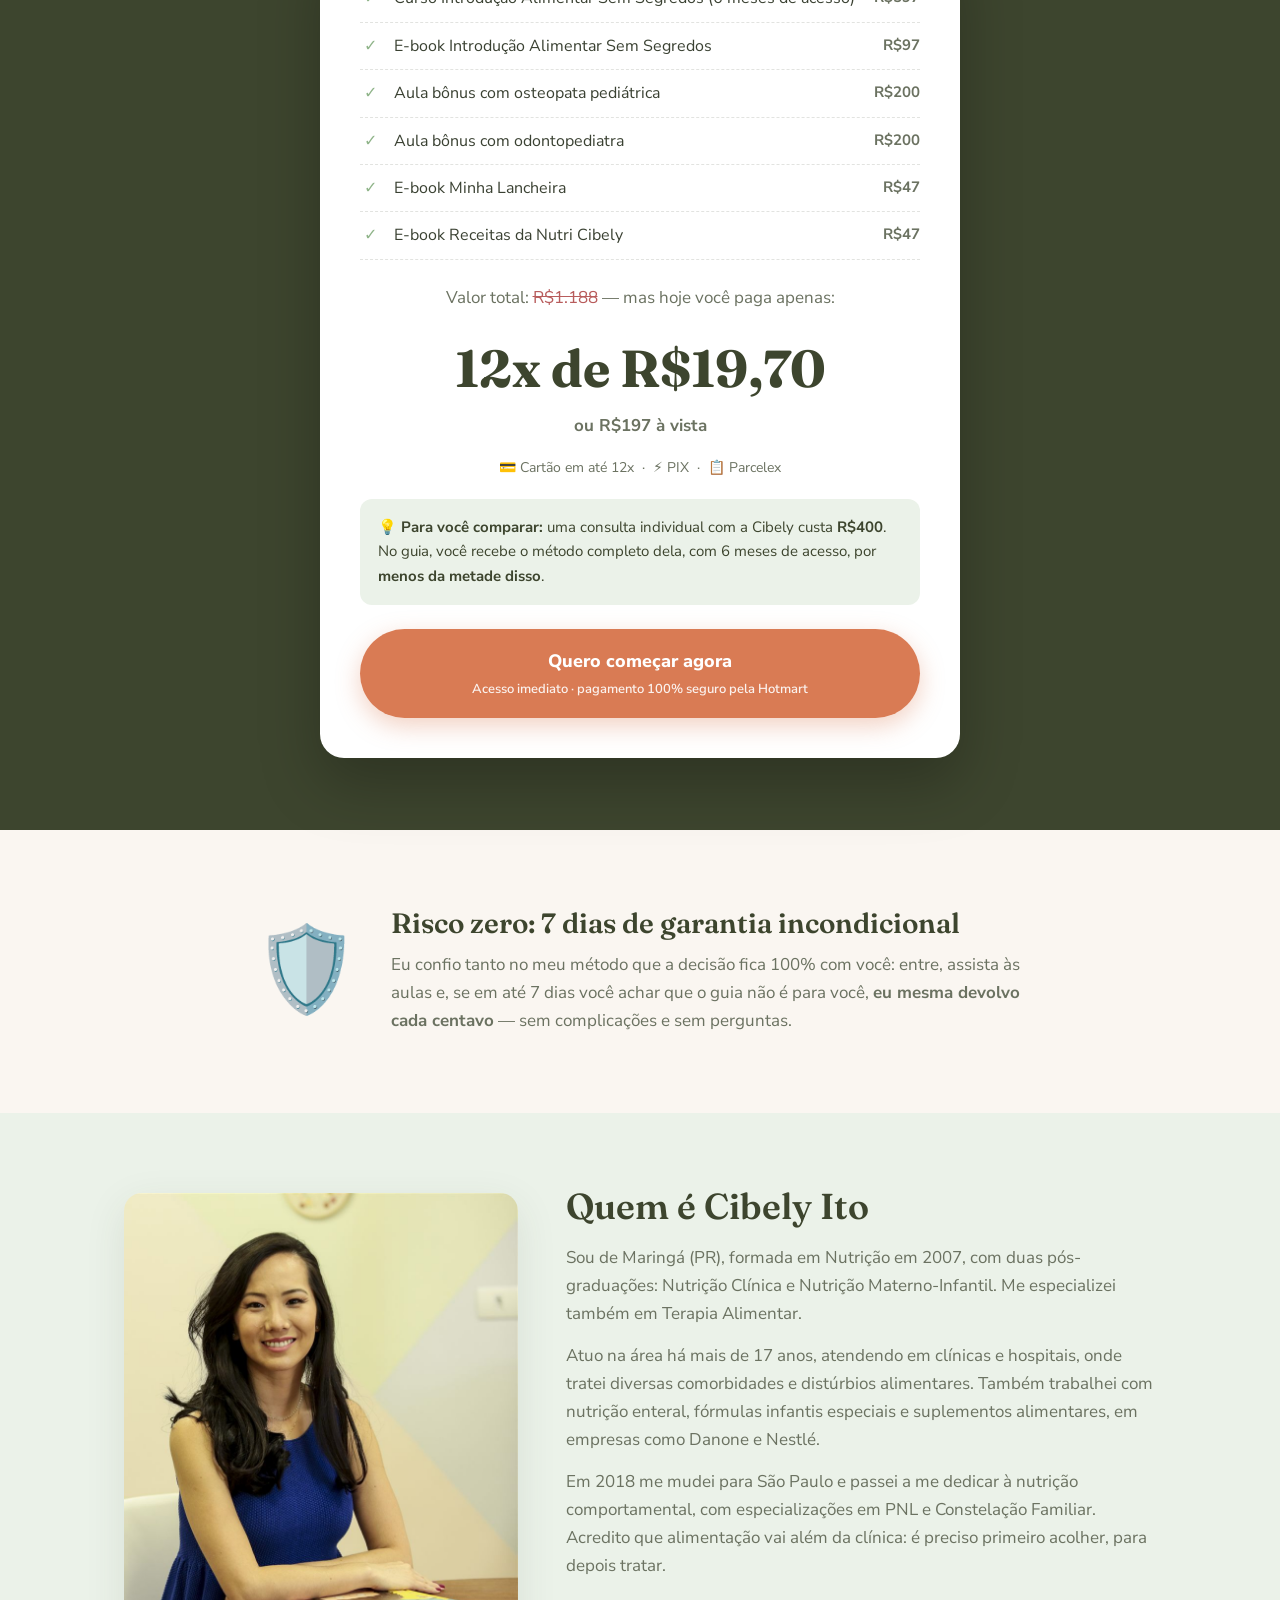
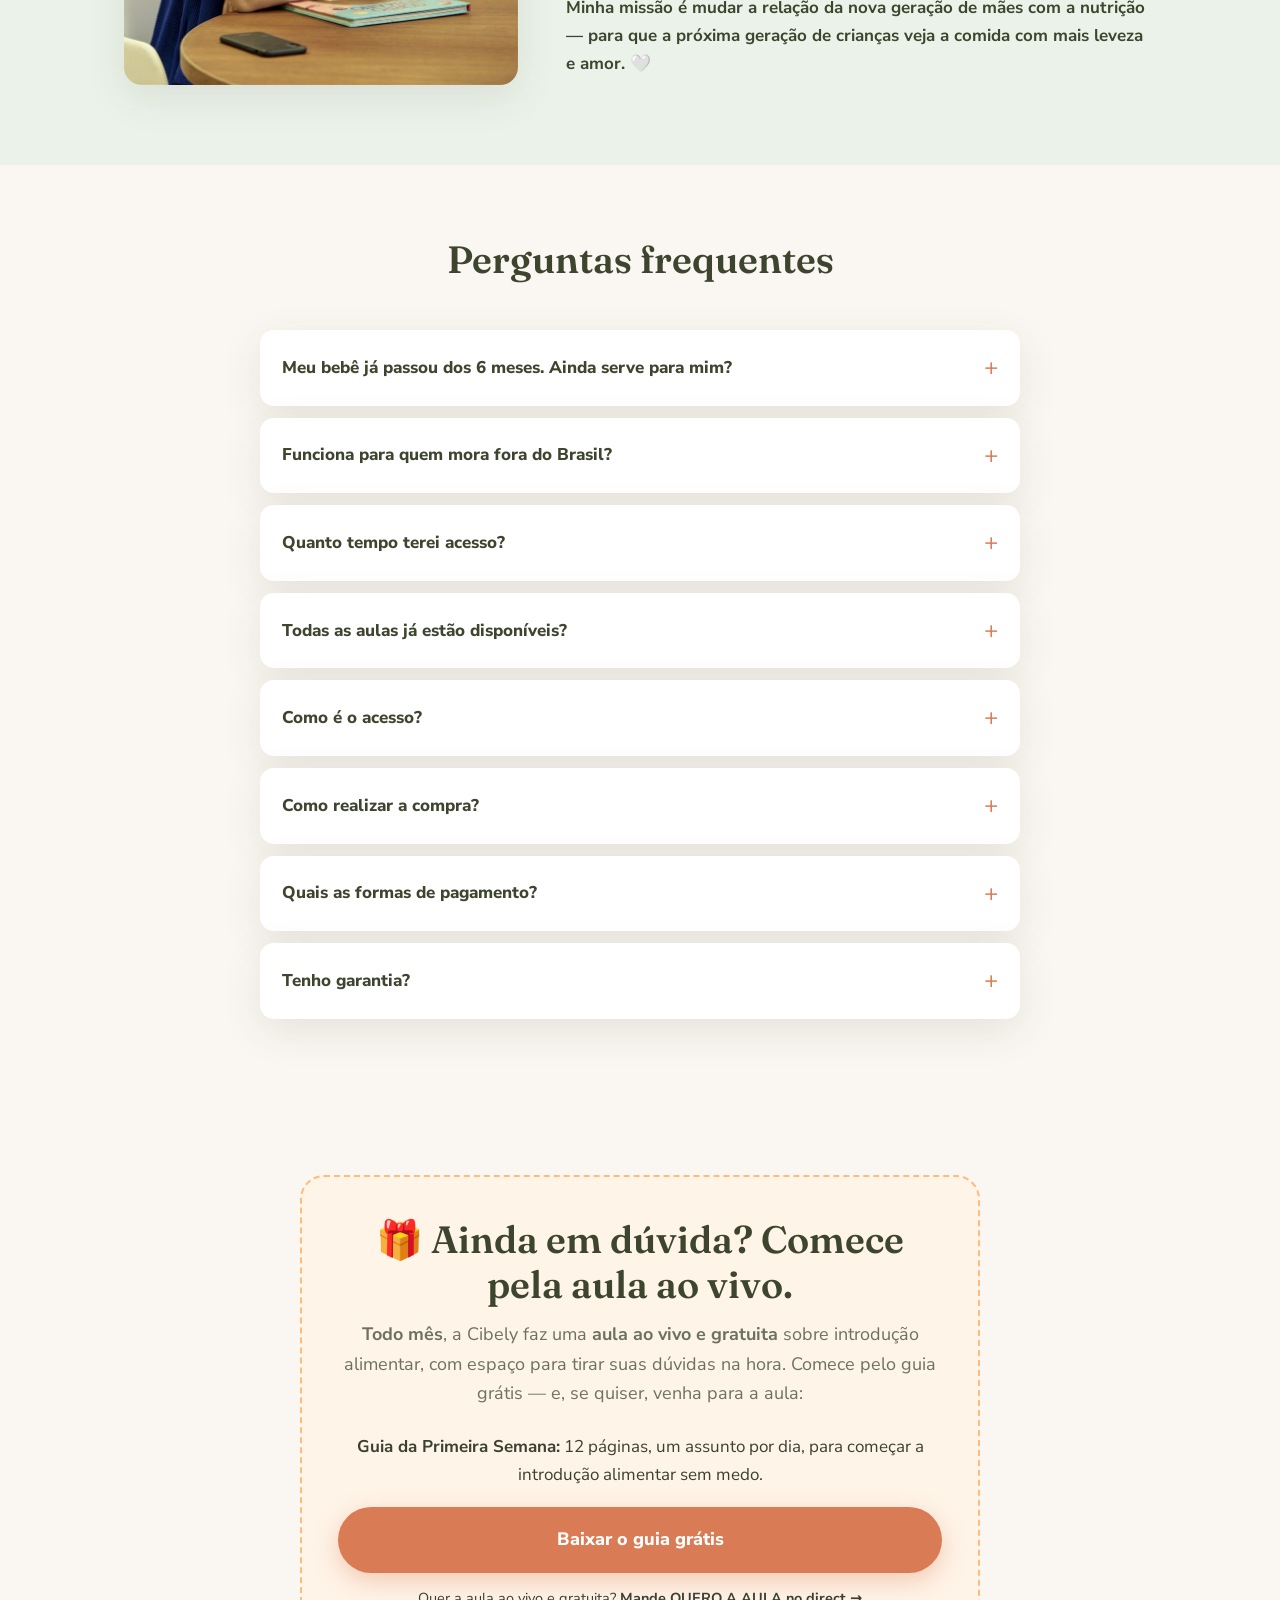
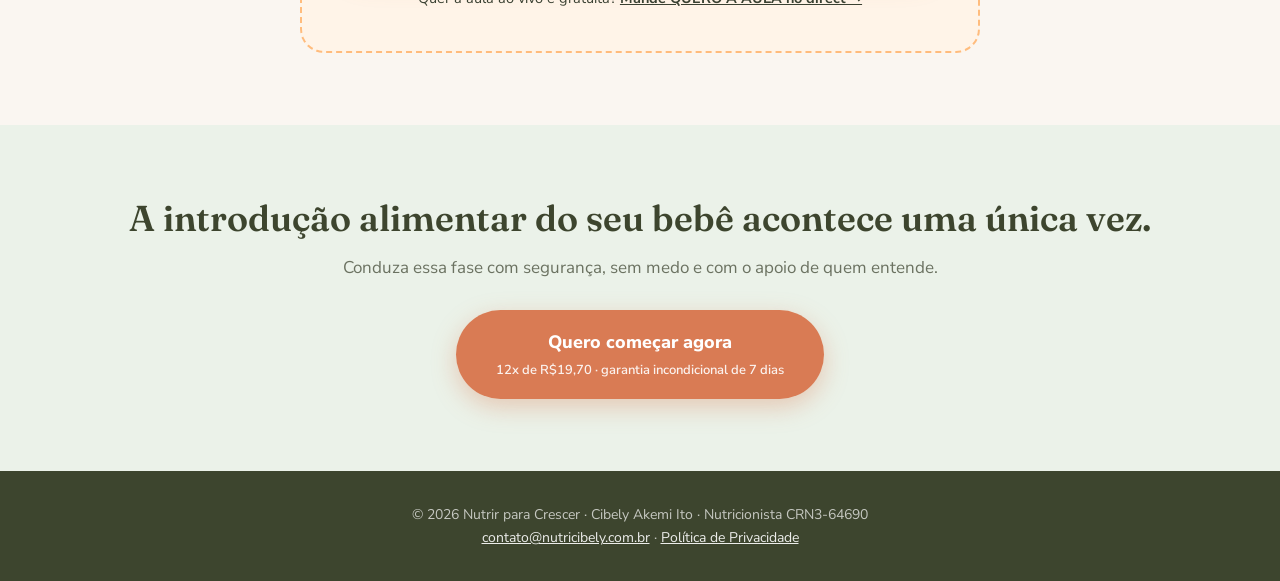
==== commit cf5bff7e: "Troca 'Mande AULA no direct' por 'Mande QUERO A AULA no direct' A automação do direct no Meta não re" ====
--- a/index.html
+++ b/index.html
@@ -556,10 +556,10 @@
         <a class="btn" id="btn-guia" href="/guia/Guia-da-Primeira-Semana.pdf" download data-goatcounter-click="site-guia-download" style="display:block;text-align:center">Baixar o guia grátis</a>
         <div class="depois-guia" id="depois-guia" hidden style="margin-top:18px;padding:16px;border-radius:14px;background:rgba(127,143,110,.12);text-align:left;font-size:15px;line-height:1.5">
           <p style="margin:0 0 8px"><strong>💚 Seu guia está baixando.</strong> Próximos passos, se quiser:</p>
-          <p style="margin:0 0 6px">📅 <strong>Aula ao vivo e gratuita, todo mês:</strong> <a href="https://ig.me/m/nutricibely?ref=w58499106" data-goatcounter-click="site-depois-aula" style="color:inherit;font-weight:700;text-decoration:underline">mande AULA no direct</a> e receba a data e o link do grupo.</p>
+          <p style="margin:0 0 6px">📅 <strong>Aula ao vivo e gratuita, todo mês:</strong> <a href="https://ig.me/m/nutricibely" data-goatcounter-click="site-depois-aula" style="color:inherit;font-weight:700;text-decoration:underline">mande QUERO A AULA no direct</a> e receba a data e o link do grupo.</p>
           <p style="margin:0">💬 <strong>Consulta com a Cibely:</strong> <a href="https://wa.me/5511977242242?text=Oi%20Cibely%2C%20baixei%20o%20Guia%20da%20Primeira%20Semana%20e%20quero%20agendar%20uma%20consulta" data-goatcounter-click="site-depois-consulta" style="color:inherit;font-weight:700;text-decoration:underline">chamar no WhatsApp</a>.</p>
         </div>
-        <p class="link-aula" style="text-align:center;margin-top:14px;font-size:14.5px">Quer a aula ao vivo e gratuita? <a href="https://ig.me/m/nutricibely?ref=w58499106" data-goatcounter-click="site-aula-direct" style="color:inherit;font-weight:700;text-decoration:underline">Mande AULA no direct →</a></p>
+        <p class="link-aula" style="text-align:center;margin-top:14px;font-size:14.5px">Quer a aula ao vivo e gratuita? <a href="https://ig.me/m/nutricibely" data-goatcounter-click="site-aula-direct" style="color:inherit;font-weight:700;text-decoration:underline">Mande QUERO A AULA no direct →</a></p>
       </div>
     </div>
   </section>
